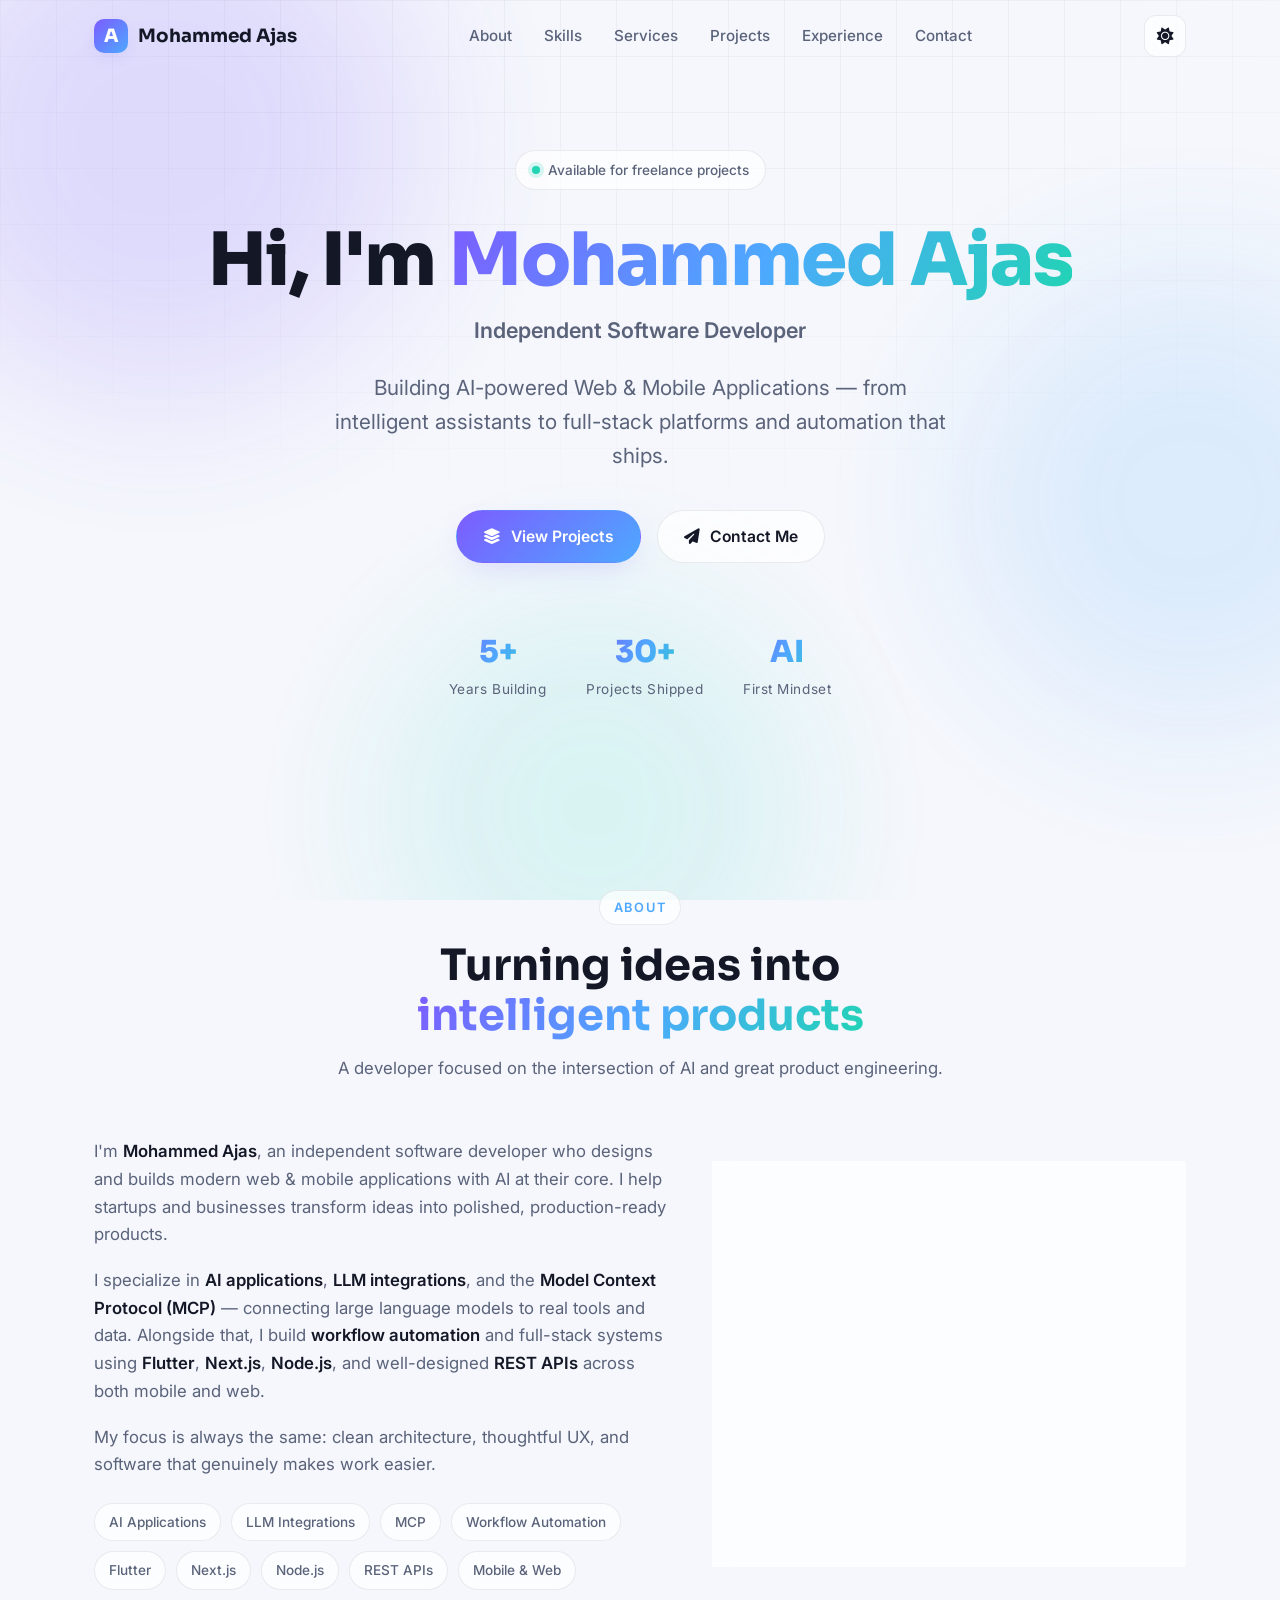
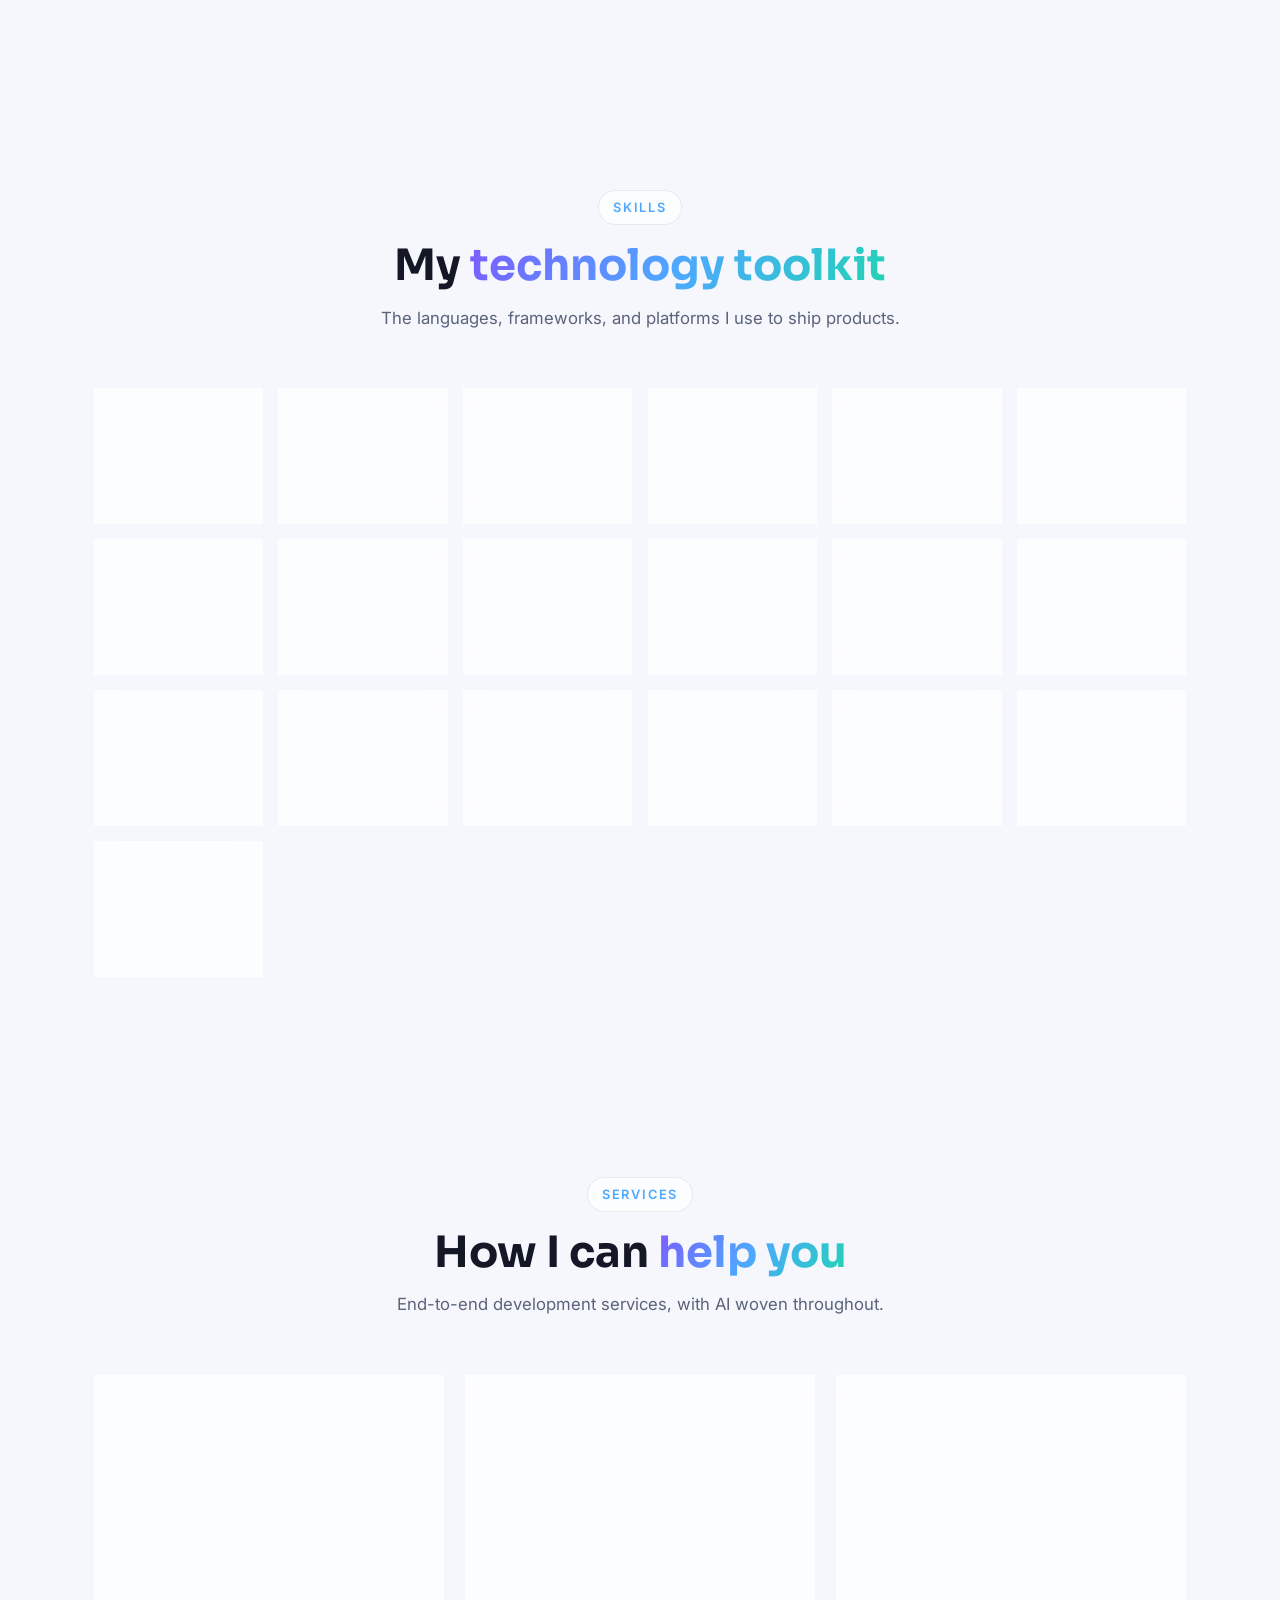
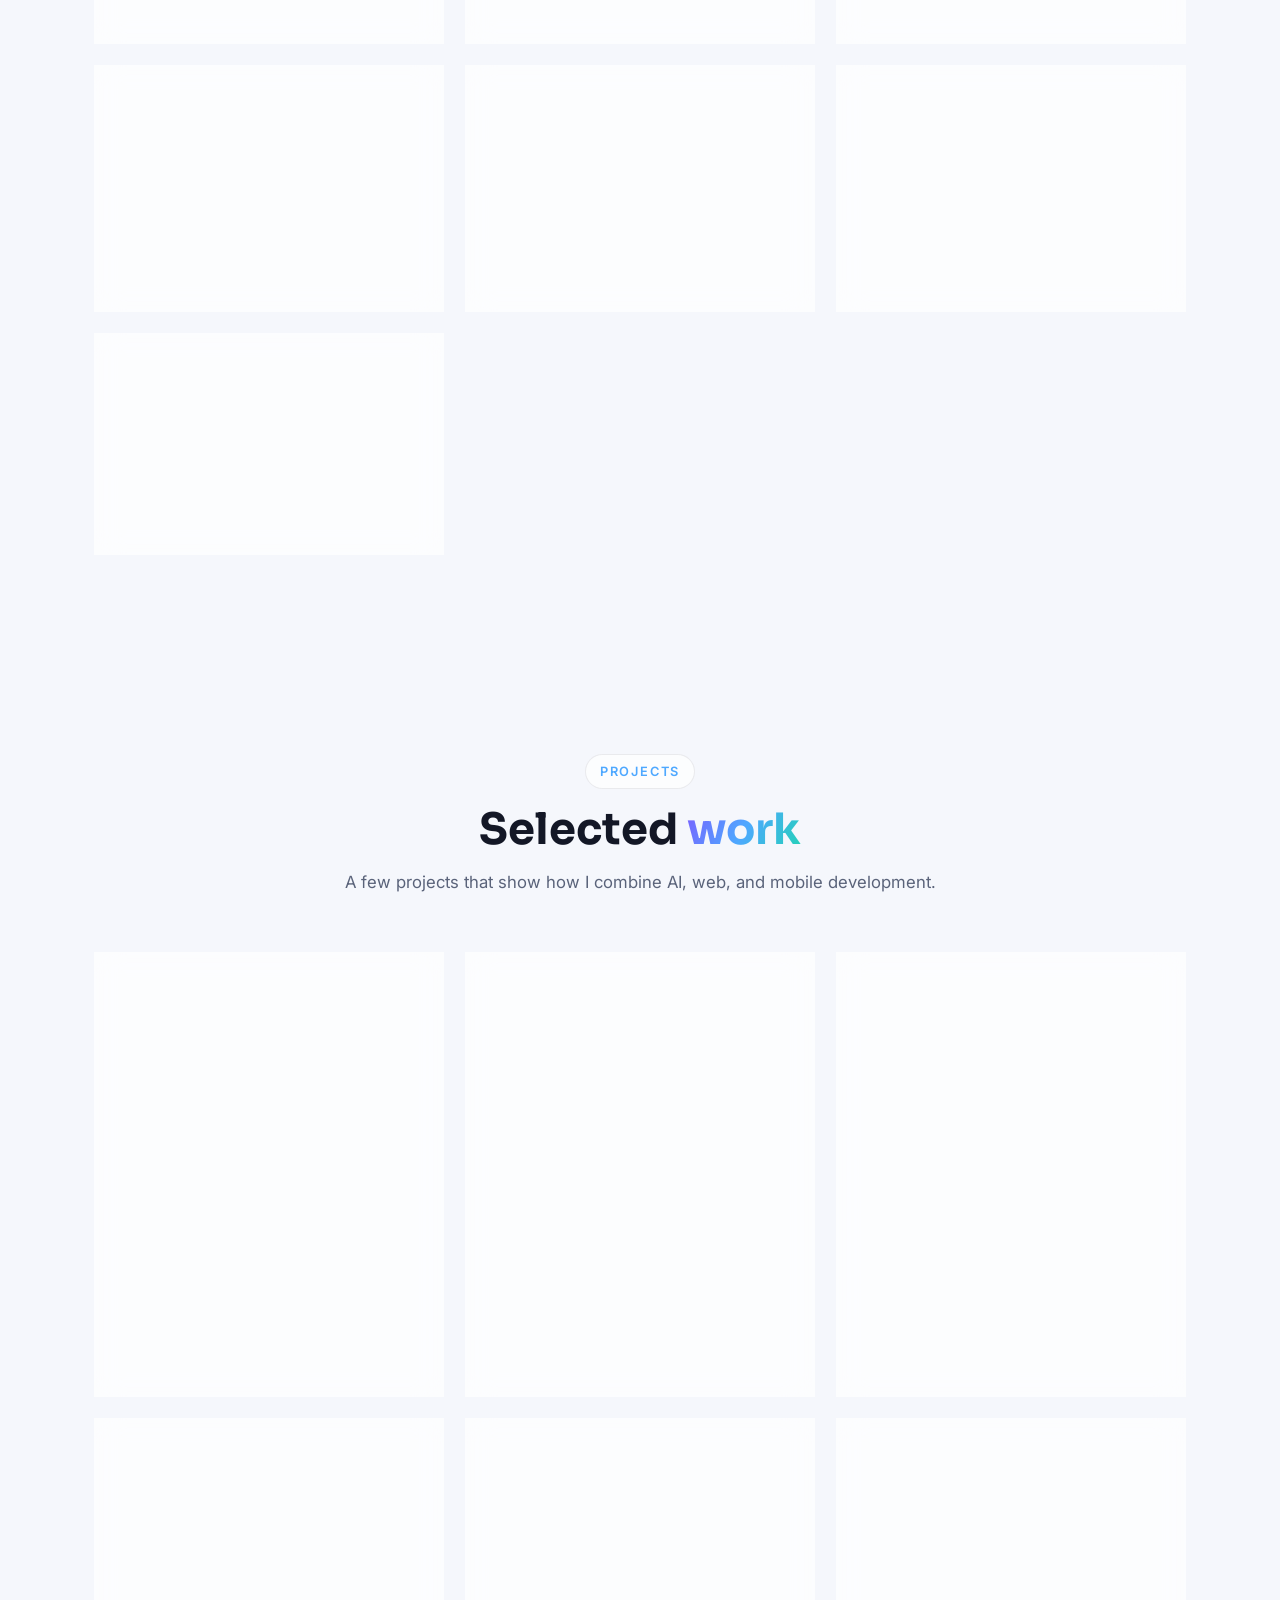
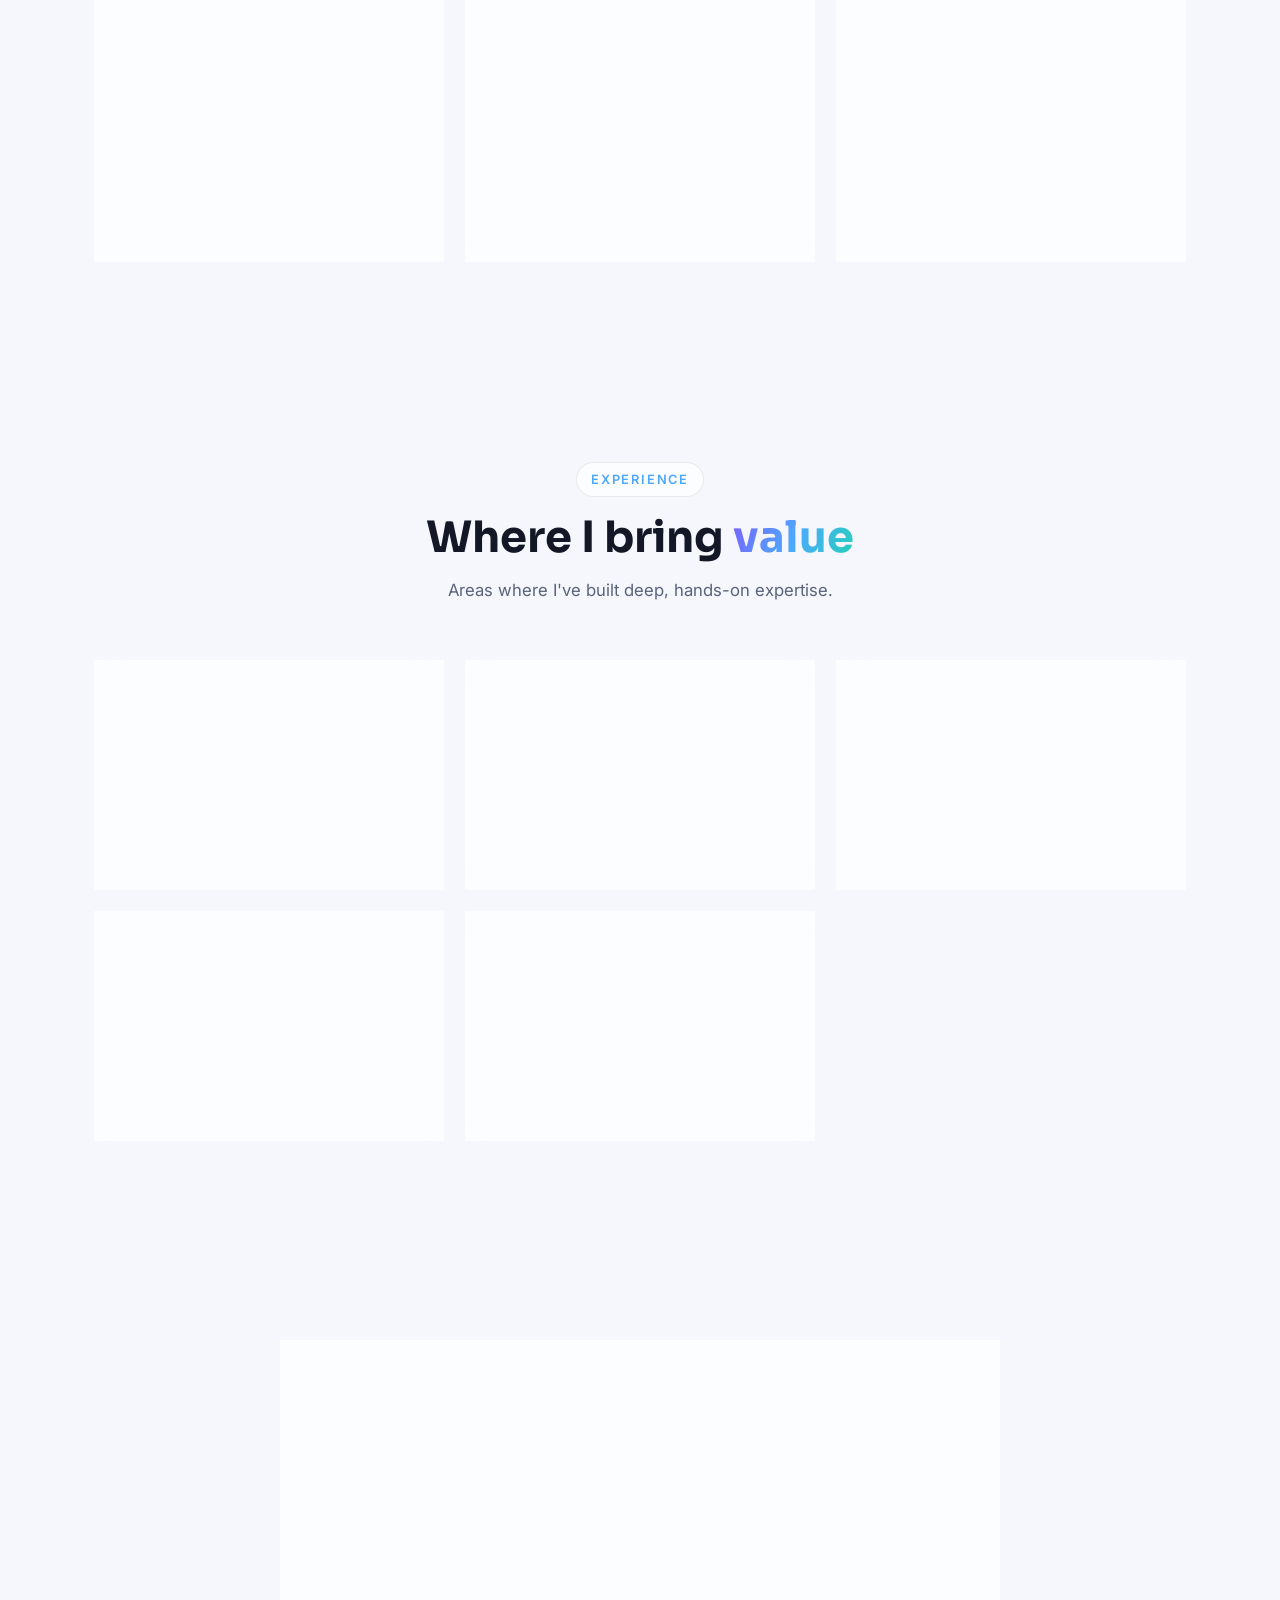
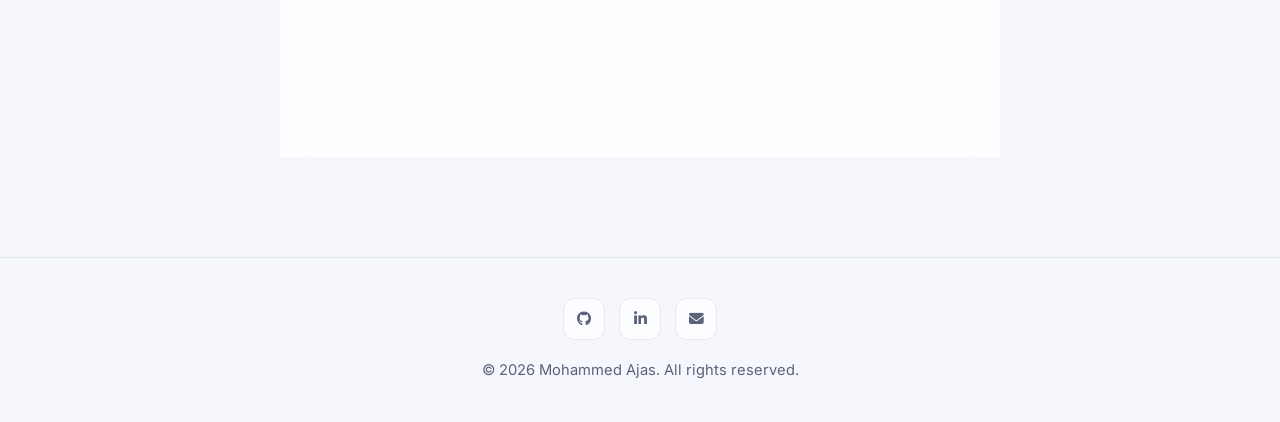
==== index.html @ 546ed49b "Create index.html" ====
<!DOCTYPE html>
<html lang="en" data-theme="dark">
<head>
  <meta charset="UTF-8" />
  <meta name="viewport" content="width=device-width, initial-scale=1.0" />

  <!-- ============================ SEO META ============================ -->
  <title>Mohammed Ajas — Independent Software Developer</title>
  <meta name="description" content="Mohammed Ajas — Independent Software Developer building AI-powered web & mobile applications. Specializing in AI applications, LLM integrations, MCP, workflow automation, Flutter, Next.js, and Node.js." />
  <meta name="author" content="Mohammed Ajas" />
  <meta name="keywords" content="Mohammed Ajas, Software Developer, AI Developer, LLM Integration, MCP, Model Context Protocol, Flutter, Next.js, Node.js, Full Stack Developer, Workflow Automation, Mobile Developer" />
  <meta name="theme-color" content="#0b0f1a" />
  <link rel="canonical" href="https://mohammedajas.github.io/" />

  <!-- Open Graph / Social -->
  <meta property="og:type" content="website" />
  <meta property="og:title" content="Mohammed Ajas — Independent Software Developer" />
  <meta property="og:description" content="Building AI-powered web & mobile applications. AI, LLMs, MCP, Flutter, Next.js, Node.js." />
  <meta property="og:url" content="https://mohammedajas.github.io/" />
  <meta name="twitter:card" content="summary_large_image" />
  <meta name="twitter:title" content="Mohammed Ajas — Independent Software Developer" />
  <meta name="twitter:description" content="Building AI-powered web & mobile applications." />

  <!-- Favicon (inline SVG, no external dependency) -->
  <link rel="icon" href="data:image/svg+xml,<svg xmlns='http://www.w3.org/2000/svg' viewBox='0 0 100 100'><text y='.9em' font-size='90' font-family='Arial,sans-serif' font-weight='bold' fill='%237c5cff'>A</text></svg>" />

  <!-- ============================ FONTS & ICONS ============================ -->
  <link rel="preconnect" href="https://fonts.googleapis.com" />
  <link rel="preconnect" href="https://fonts.gstatic.com" crossorigin />
  <link href="https://fonts.googleapis.com/css2?family=Sora:wght@400;500;600;700;800&family=Inter:wght@400;500;600;700&display=swap" rel="stylesheet" />
  <link rel="stylesheet" href="https://cdnjs.cloudflare.com/ajax/libs/font-awesome/6.5.1/css/all.min.css" referrerpolicy="no-referrer" />

  <!-- Structured data for SEO -->
  <script type="application/ld+json">
  {
    "@context": "https://schema.org",
    "@type": "Person",
    "name": "Mohammed Ajas",
    "jobTitle": "Independent Software Developer",
    "description": "Building AI-powered web & mobile applications.",
    "knowsAbout": ["AI Applications", "LLM Integrations", "Model Context Protocol", "Flutter", "Next.js", "Node.js", "Workflow Automation"],
    "url": "https://mohammedajas.github.io/"
  }
  </script>

  <style>
    /* ============================================================
       DESIGN TOKENS / THEME VARIABLES
       ============================================================ */
    :root {
      /* Brand gradients */
      --brand-1: #7c5cff;   /* violet  */
      --brand-2: #4ea8ff;   /* blue    */
      --brand-3: #21d4b4;   /* teal    */
      --grad-brand: linear-gradient(135deg, var(--brand-1), var(--brand-2));
      --grad-brand-3: linear-gradient(120deg, var(--brand-1), var(--brand-2), var(--brand-3));

      /* Animation */
      --ease: cubic-bezier(0.22, 1, 0.36, 1);
      --t-fast: 0.18s;
      --t-med: 0.35s;

      /* Layout */
      --maxw: 1140px;
      --radius: 20px;
      --radius-sm: 14px;
    }

    /* DARK THEME (default) */
    [data-theme="dark"] {
      --bg: #0b0f1a;
      --bg-soft: #0e1424;
      --text: #e9ecf5;
      --text-muted: #9aa3b8;
      --card: rgba(255, 255, 255, 0.04);
      --card-border: rgba(255, 255, 255, 0.09);
      --card-hover-border: rgba(124, 92, 255, 0.55);
      --nav-bg: rgba(11, 15, 26, 0.65);
      --shadow: 0 20px 50px -20px rgba(0, 0, 0, 0.7);
      --glow-1: rgba(124, 92, 255, 0.30);
      --glow-2: rgba(78, 168, 255, 0.22);
      --glow-3: rgba(33, 212, 180, 0.18);
      --grid-line: rgba(255, 255, 255, 0.035);
    }

    /* LIGHT THEME */
    [data-theme="light"] {
      --bg: #f5f7fc;
      --bg-soft: #ffffff;
      --text: #131726;
      --text-muted: #5a637a;
      --card: rgba(255, 255, 255, 0.7);
      --card-border: rgba(19, 23, 38, 0.08);
      --card-hover-border: rgba(124, 92, 255, 0.5);
      --nav-bg: rgba(245, 247, 252, 0.7);
      --shadow: 0 20px 50px -24px rgba(40, 50, 90, 0.30);
      --glow-1: rgba(124, 92, 255, 0.20);
      --glow-2: rgba(78, 168, 255, 0.16);
      --glow-3: rgba(33, 212, 180, 0.14);
      --grid-line: rgba(19, 23, 38, 0.04);
    }

    /* ============================================================
       BASE / RESET
       ============================================================ */
    *, *::before, *::after { box-sizing: border-box; margin: 0; padding: 0; }

    html { scroll-behavior: smooth; scroll-padding-top: 90px; }

    body {
      font-family: "Inter", system-ui, -apple-system, sans-serif;
      background: var(--bg);
      color: var(--text);
      line-height: 1.65;
      overflow-x: hidden;
      transition: background var(--t-med) var(--ease), color var(--t-med) var(--ease);
      -webkit-font-smoothing: antialiased;
    }

    h1, h2, h3, h4 { font-family: "Sora", "Inter", sans-serif; line-height: 1.15; font-weight: 700; }

    a { color: inherit; text-decoration: none; }
    img { max-width: 100%; display: block; }
    ul { list-style: none; }

    :focus-visible {
      outline: 2px solid var(--brand-2);
      outline-offset: 3px;
      border-radius: 6px;
    }

    /* Respect reduced motion */
    @media (prefers-reduced-motion: reduce) {
      * { animation-duration: 0.001ms !important; animation-iteration-count: 1 !important; transition-duration: 0.001ms !important; scroll-behavior: auto !important; }
    }

    /* ============================================================
       ANIMATED BACKGROUND
       ============================================================ */
    .bg-fx { position: fixed; inset: 0; z-index: -2; overflow: hidden; pointer-events: none; }

    /* Subtle grid */
    .bg-fx::before {
      content: "";
      position: absolute; inset: 0;
      background-image:
        linear-gradient(var(--grid-line) 1px, transparent 1px),
        linear-gradient(90deg, var(--grid-line) 1px, transparent 1px);
      background-size: 56px 56px;
      mask-image: radial-gradient(ellipse 80% 60% at 50% 0%, #000 40%, transparent 100%);
    }

    /* Floating gradient blobs */
    .blob {
      position: absolute;
      border-radius: 50%;
      filter: blur(80px);
      opacity: 0.9;
      animation: float 18s var(--ease) infinite;
    }
    .blob.b1 { width: 520px; height: 520px; background: var(--glow-1); top: -120px; left: -100px; }
    .blob.b2 { width: 460px; height: 460px; background: var(--glow-2); top: 30%; right: -140px; animation-delay: -6s; }
    .blob.b3 { width: 420px; height: 420px; background: var(--glow-3); bottom: -120px; left: 30%; animation-delay: -12s; }

    @keyframes float {
      0%, 100% { transform: translate(0, 0) scale(1); }
      33%      { transform: translate(40px, 50px) scale(1.08); }
      66%      { transform: translate(-30px, 20px) scale(0.95); }
    }

    /* ============================================================
       LAYOUT HELPERS
       ============================================================ */
    .container { width: 100%; max-width: var(--maxw); margin: 0 auto; padding: 0 24px; }

    section { padding: 100px 0; position: relative; }

    .section-head { text-align: center; max-width: 640px; margin: 0 auto 56px; }
    .eyebrow {
      display: inline-block;
      font-size: 0.8rem; font-weight: 600; letter-spacing: 0.14em; text-transform: uppercase;
      color: var(--brand-2);
      padding: 6px 14px; margin-bottom: 16px;
      border: 1px solid var(--card-border); border-radius: 999px;
      background: var(--card);
    }
    .section-head h2 { font-size: clamp(1.9rem, 4vw, 2.7rem); margin-bottom: 14px; }
    .section-head p { color: var(--text-muted); font-size: 1.05rem; }

    .gradient-text {
      background: var(--grad-brand-3);
      -webkit-background-clip: text; background-clip: text;
      -webkit-text-fill-color: transparent;
    }

    /* Glass card base */
    .glass {
      background: var(--card);
      border: 1px solid var(--card-border);
      border-radius: var(--radius);
      backdrop-filter: blur(14px);
      -webkit-backdrop-filter: blur(14px);
      transition: transform var(--t-med) var(--ease), border-color var(--t-med) var(--ease), box-shadow var(--t-med) var(--ease);
    }

    /* ============================================================
       BUTTONS
       ============================================================ */
    .btn {
      display: inline-flex; align-items: center; gap: 10px;
      font-family: "Inter", sans-serif; font-weight: 600; font-size: 0.98rem;
      padding: 13px 26px; border-radius: 999px; cursor: pointer; border: 1px solid transparent;
      transition: transform var(--t-fast) var(--ease), box-shadow var(--t-med) var(--ease), background var(--t-med) var(--ease), border-color var(--t-med) var(--ease);
      white-space: nowrap;
    }
    .btn:hover { transform: translateY(-3px); }
    .btn:active { transform: translateY(-1px); }

    .btn-primary {
      background: var(--grad-brand); color: #fff;
      box-shadow: 0 10px 30px -8px var(--glow-1);
    }
    .btn-primary:hover { box-shadow: 0 16px 40px -10px var(--glow-1); }

    .btn-ghost {
      background: var(--card); color: var(--text);
      border-color: var(--card-border);
    }
    .btn-ghost:hover { border-color: var(--card-hover-border); }

    /* ============================================================
       NAVIGATION
       ============================================================ */
    header.nav {
      position: fixed; top: 0; left: 0; right: 0; z-index: 100;
      transition: background var(--t-med) var(--ease), box-shadow var(--t-med) var(--ease), border-color var(--t-med) var(--ease);
      border-bottom: 1px solid transparent;
    }
    header.nav.scrolled {
      background: var(--nav-bg);
      backdrop-filter: blur(18px); -webkit-backdrop-filter: blur(18px);
      border-bottom: 1px solid var(--card-border);
    }
    .nav-inner { display: flex; align-items: center; justify-content: space-between; height: 72px; }

    .logo { display: flex; align-items: center; gap: 10px; font-family: "Sora"; font-weight: 700; font-size: 1.15rem; }
    .logo .mark {
      width: 34px; height: 34px; border-radius: 10px; display: grid; place-items: center;
      background: var(--grad-brand); color: #fff; font-weight: 800;
      box-shadow: 0 6px 18px -6px var(--glow-1);
    }

    .nav-links { display: flex; align-items: center; gap: 4px; }
    .nav-links a {
      color: var(--text-muted); font-weight: 500; font-size: 0.95rem;
      padding: 8px 14px; border-radius: 999px; transition: color var(--t-fast), background var(--t-fast);
    }
    .nav-links a:hover { color: var(--text); background: var(--card); }

    .nav-actions { display: flex; align-items: center; gap: 12px; }

    .theme-toggle {
      width: 42px; height: 42px; border-radius: 12px; cursor: pointer;
      display: grid; place-items: center; font-size: 1.05rem;
      background: var(--card); color: var(--text); border: 1px solid var(--card-border);
      transition: border-color var(--t-fast), transform var(--t-fast), color var(--t-fast);
    }
    .theme-toggle:hover { border-color: var(--card-hover-border); transform: rotate(-12deg); }

    .nav-toggle {
      display: none; width: 42px; height: 42px; border-radius: 12px; cursor: pointer;
      background: var(--card); color: var(--text); border: 1px solid var(--card-border); font-size: 1.1rem;
    }

    /* ============================================================
       HERO
       ============================================================ */
    .hero { padding-top: 150px; padding-bottom: 90px; text-align: center; }
    .hero .badge {
      display: inline-flex; align-items: center; gap: 8px;
      font-size: 0.85rem; color: var(--text-muted); font-weight: 500;
      padding: 8px 16px; border-radius: 999px; margin-bottom: 28px;
      background: var(--card); border: 1px solid var(--card-border);
    }
    .hero .badge .dot { width: 8px; height: 8px; border-radius: 50%; background: var(--brand-3); box-shadow: 0 0 0 4px rgba(33,212,180,0.18); animation: pulse 2.2s infinite; }
    @keyframes pulse { 0%,100% { opacity: 1; } 50% { opacity: 0.45; } }

    .hero h1 {
      font-size: clamp(2.4rem, 6.5vw, 4.6rem); font-weight: 800; letter-spacing: -0.02em;
      margin-bottom: 10px;
    }
    .hero .role { font-size: clamp(1rem, 2.4vw, 1.35rem); font-weight: 600; color: var(--text-muted); margin-bottom: 22px; }
    .hero .tagline { font-size: clamp(1.05rem, 2.2vw, 1.3rem); max-width: 620px; margin: 0 auto 36px; color: var(--text-muted); }
    .hero-cta { display: flex; gap: 16px; justify-content: center; flex-wrap: wrap; }

    .hero-stats { display: flex; gap: 40px; justify-content: center; flex-wrap: wrap; margin-top: 64px; }
    .hero-stats .stat .num { font-family: "Sora"; font-size: 1.9rem; font-weight: 800; }
    .hero-stats .stat .lbl { font-size: 0.85rem; color: var(--text-muted); letter-spacing: 0.04em; }

    /* ============================================================
       ABOUT
       ============================================================ */
    .about-grid { display: grid; grid-template-columns: 1.1fr 0.9fr; gap: 40px; align-items: center; }
    .about-text p { color: var(--text-muted); margin-bottom: 18px; font-size: 1.05rem; }
    .about-text strong { color: var(--text); font-weight: 600; }
    .about-tags { display: flex; flex-wrap: wrap; gap: 10px; margin-top: 24px; }
    .about-tags span {
      font-size: 0.85rem; font-weight: 500; padding: 7px 14px; border-radius: 999px;
      background: var(--card); border: 1px solid var(--card-border); color: var(--text-muted);
    }
    .about-card { padding: 32px; }
    .about-card h3 { font-size: 1.2rem; margin-bottom: 20px; }
    .focus-list li { display: flex; align-items: flex-start; gap: 14px; padding: 12px 0; border-bottom: 1px solid var(--card-border); }
    .focus-list li:last-child { border-bottom: none; }
    .focus-list i { color: var(--brand-2); margin-top: 4px; font-size: 1.05rem; }
    .focus-list .ft { font-weight: 600; }
    .focus-list .fd { font-size: 0.88rem; color: var(--text-muted); }

    /* ============================================================
       SKILLS
       ============================================================ */
    .skills-grid {
      display: grid; gap: 16px;
      grid-template-columns: repeat(auto-fill, minmax(150px, 1fr));
    }
    .skill {
      padding: 22px 16px; text-align: center; cursor: default;
      display: flex; flex-direction: column; align-items: center; gap: 12px;
    }
    .skill:hover { transform: translateY(-6px); border-color: var(--card-hover-border); box-shadow: var(--shadow); }
    .skill .ic {
      width: 52px; height: 52px; border-radius: 14px; display: grid; place-items: center; font-size: 1.5rem;
      background: var(--grad-brand); color: #fff;
      transition: transform var(--t-med) var(--ease);
    }
    .skill:hover .ic { transform: scale(1.1) rotate(-6deg); }
    .skill .nm { font-weight: 600; font-size: 0.95rem; }

    /* ============================================================
       SERVICES
       ============================================================ */
    .cards-grid {
      display: grid; gap: 22px;
      grid-template-columns: repeat(auto-fill, minmax(290px, 1fr));
    }
    .service { padding: 30px; position: relative; overflow: hidden; }
    .service:hover { transform: translateY(-6px); border-color: var(--card-hover-border); box-shadow: var(--shadow); }
    .service .ic {
      width: 56px; height: 56px; border-radius: 16px; display: grid; place-items: center; font-size: 1.5rem;
      margin-bottom: 20px; color: #fff; background: var(--grad-brand);
      box-shadow: 0 10px 24px -10px var(--glow-1);
    }
    .service h3 { font-size: 1.2rem; margin-bottom: 10px; }
    .service p { color: var(--text-muted); font-size: 0.96rem; }

    /* ============================================================
       PROJECTS
       ============================================================ */
    .project { overflow: hidden; display: flex; flex-direction: column; }
    .project:hover { transform: translateY(-6px); border-color: var(--card-hover-border); box-shadow: var(--shadow); }
    .project .thumb {
      height: 170px; display: grid; place-items: center; font-size: 3rem; color: #fff;
      position: relative; overflow: hidden;
    }
    .project .thumb::after {
      content: ""; position: absolute; inset: 0;
      background: linear-gradient(135deg, rgba(255,255,255,0.18), transparent 60%);
    }
    .project .thumb.g1 { background: linear-gradient(135deg, #7c5cff, #4ea8ff); }
    .project .thumb.g2 { background: linear-gradient(135deg, #21d4b4, #4ea8ff); }
    .project .thumb.g3 { background: linear-gradient(135deg, #ff7eb3, #7c5cff); }
    .project .thumb.g4 { background: linear-gradient(135deg, #f7971e, #ffd200); color:#1a1a1a; }
    .project .thumb.g5 { background: linear-gradient(135deg, #00c6fb, #005bea); }
    .project .thumb.g6 { background: linear-gradient(135deg, #11998e, #38ef7d); }
    .project .body { padding: 24px; display: flex; flex-direction: column; flex: 1; }
    .project .tag { font-size: 0.72rem; letter-spacing: 0.1em; text-transform: uppercase; color: var(--brand-2); font-weight: 600; margin-bottom: 8px; }
    .project h3 { font-size: 1.25rem; margin-bottom: 10px; }
    .project p { color: var(--text-muted); font-size: 0.94rem; margin-bottom: 18px; flex: 1; }
    .project .stack { display: flex; flex-wrap: wrap; gap: 8px; margin-bottom: 18px; }
    .project .stack span { font-size: 0.74rem; padding: 4px 10px; border-radius: 999px; background: var(--card); border: 1px solid var(--card-border); color: var(--text-muted); }
    .project .links { display: flex; gap: 18px; font-size: 0.9rem; font-weight: 600; }
    .project .links a { color: var(--text-muted); display: inline-flex; align-items: center; gap: 6px; transition: color var(--t-fast); }
    .project .links a:hover { color: var(--brand-2); }

    /* ============================================================
       EXPERIENCE
       ============================================================ */
    .exp-grid { display: grid; gap: 22px; grid-template-columns: repeat(auto-fill, minmax(280px, 1fr)); }
    .exp { padding: 30px; }
    .exp:hover { transform: translateY(-6px); border-color: var(--card-hover-border); box-shadow: var(--shadow); }
    .exp .ic { font-size: 1.7rem; margin-bottom: 16px; background: var(--grad-brand-3); -webkit-background-clip: text; background-clip: text; -webkit-text-fill-color: transparent; }
    .exp h3 { font-size: 1.15rem; margin-bottom: 10px; }
    .exp p { color: var(--text-muted); font-size: 0.95rem; }

    /* ============================================================
       CONTACT
       ============================================================ */
    .contact-card { padding: 56px 40px; text-align: center; max-width: 720px; margin: 0 auto; }
    .contact-card h2 { font-size: clamp(1.8rem, 4vw, 2.5rem); margin-bottom: 14px; }
    .contact-card p { color: var(--text-muted); font-size: 1.08rem; margin-bottom: 34px; }
    .contact-links { display: flex; gap: 16px; justify-content: center; flex-wrap: wrap; }
    .contact-links .btn i { font-size: 1.1rem; }

    /* ============================================================
       FOOTER
       ============================================================ */
    footer {
      border-top: 1px solid var(--card-border); padding: 40px 0;
      text-align: center; color: var(--text-muted); font-size: 0.92rem;
    }
    footer .social { display: flex; gap: 14px; justify-content: center; margin-bottom: 18px; }
    footer .social a {
      width: 42px; height: 42px; border-radius: 12px; display: grid; place-items: center;
      background: var(--card); border: 1px solid var(--card-border); color: var(--text-muted);
      transition: color var(--t-fast), border-color var(--t-fast), transform var(--t-fast);
    }
    footer .social a:hover { color: var(--brand-2); border-color: var(--card-hover-border); transform: translateY(-3px); }

    /* ============================================================
       SCROLL REVEAL ANIMATION
       ============================================================ */
    .reveal { opacity: 0; transform: translateY(28px); transition: opacity 0.7s var(--ease), transform 0.7s var(--ease); }
    .reveal.in { opacity: 1; transform: translateY(0); }

    /* Scroll progress bar */
    .progress { position: fixed; top: 0; left: 0; height: 3px; width: 0%; z-index: 200; background: var(--grad-brand-3); transition: width 0.1s linear; }

    /* Back to top */
    .to-top {
      position: fixed; bottom: 28px; right: 28px; z-index: 90;
      width: 48px; height: 48px; border-radius: 50%; cursor: pointer;
      background: var(--grad-brand); color: #fff; border: none; font-size: 1.05rem;
      box-shadow: 0 12px 30px -8px var(--glow-1);
      opacity: 0; visibility: hidden; transform: translateY(14px);
      transition: opacity var(--t-med), transform var(--t-med), visibility var(--t-med);
    }
    .to-top.show { opacity: 1; visibility: visible; transform: translateY(0); }
    .to-top:hover { transform: translateY(-4px); }

    /* ============================================================
       RESPONSIVE
       ============================================================ */
    @media (max-width: 900px) {
      .about-grid { grid-template-columns: 1fr; }
    }

    @media (max-width: 760px) {
      .nav-links {
        position: fixed; top: 72px; left: 0; right: 0;
        flex-direction: column; align-items: stretch; gap: 6px; padding: 18px 24px;
        background: var(--nav-bg); backdrop-filter: blur(18px); -webkit-backdrop-filter: blur(18px);
        border-bottom: 1px solid var(--card-border);
        transform: translateY(-140%); transition: transform var(--t-med) var(--ease);
      }
      .nav-links.open { transform: translateY(0); }
      .nav-links a { padding: 12px 14px; }
      .nav-toggle { display: grid; place-items: center; }
      .hero-stats { gap: 28px; }
      section { padding: 72px 0; }
    }

    @media (max-width: 480px) {
      .hero-cta { flex-direction: column; }
      .hero-cta .btn { width: 100%; justify-content: center; }
      .contact-card { padding: 40px 22px; }
    }
  </style>
</head>

<body>
  <!-- Scroll progress indicator -->
  <div class="progress" id="progress" aria-hidden="true"></div>

  <!-- Animated background -->
  <div class="bg-fx" aria-hidden="true">
    <span class="blob b1"></span>
    <span class="blob b2"></span>
    <span class="blob b3"></span>
  </div>

  <!-- ============================ NAVBAR ============================ -->
  <header class="nav" id="nav">
    <div class="container nav-inner">
      <a href="#home" class="logo" aria-label="Mohammed Ajas — home">
        <span class="mark">A</span>
        <span>Mohammed Ajas</span>
      </a>

      <nav class="nav-links" id="navLinks" aria-label="Primary">
        <a href="#about">About</a>
        <a href="#skills">Skills</a>
        <a href="#services">Services</a>
        <a href="#projects">Projects</a>
        <a href="#experience">Experience</a>
        <a href="#contact">Contact</a>
      </nav>

      <div class="nav-actions">
        <button class="theme-toggle" id="themeToggle" aria-label="Toggle color theme" title="Toggle theme">
          <i class="fa-solid fa-moon" aria-hidden="true"></i>
        </button>
        <button class="nav-toggle" id="navToggle" aria-label="Toggle menu" aria-expanded="false" aria-controls="navLinks">
          <i class="fa-solid fa-bars" aria-hidden="true"></i>
        </button>
      </div>
    </div>
  </header>

  <main>
    <!-- ============================ HERO ============================ -->
    <section class="hero" id="home">
      <div class="container">
        <span class="badge reveal"><span class="dot" aria-hidden="true"></span> Available for freelance projects</span>
        <h1 class="reveal">Hi, I'm <span class="gradient-text">Mohammed Ajas</span></h1>
        <p class="role reveal">Independent Software Developer</p>
        <p class="tagline reveal">Building AI-powered Web &amp; Mobile Applications — from intelligent assistants to full-stack platforms and automation that ships.</p>
        <div class="hero-cta reveal">
          <a href="#projects" class="btn btn-primary"><i class="fa-solid fa-layer-group" aria-hidden="true"></i> View Projects</a>
          <a href="#contact" class="btn btn-ghost"><i class="fa-solid fa-paper-plane" aria-hidden="true"></i> Contact Me</a>
        </div>

        <div class="hero-stats reveal">
          <div class="stat"><div class="num gradient-text">5+</div><div class="lbl">Years Building</div></div>
          <div class="stat"><div class="num gradient-text">30+</div><div class="lbl">Projects Shipped</div></div>
          <div class="stat"><div class="num gradient-text">AI</div><div class="lbl">First Mindset</div></div>
        </div>
      </div>
    </section>

    <!-- ============================ ABOUT ============================ -->
    <section id="about">
      <div class="container">
        <div class="section-head reveal">
          <span class="eyebrow">About</span>
          <h2>Turning ideas into <span class="gradient-text">intelligent products</span></h2>
          <p>A developer focused on the intersection of AI and great product engineering.</p>
        </div>

        <div class="about-grid">
          <div class="about-text reveal">
            <p>I'm <strong>Mohammed Ajas</strong>, an independent software developer who designs and builds modern web &amp; mobile applications with AI at their core. I help startups and businesses transform ideas into polished, production-ready products.</p>
            <p>I specialize in <strong>AI applications</strong>, <strong>LLM integrations</strong>, and the <strong>Model Context Protocol (MCP)</strong> — connecting large language models to real tools and data. Alongside that, I build <strong>workflow automation</strong> and full-stack systems using <strong>Flutter</strong>, <strong>Next.js</strong>, <strong>Node.js</strong>, and well-designed <strong>REST APIs</strong> across both mobile and web.</p>
            <p>My focus is always the same: clean architecture, thoughtful UX, and software that genuinely makes work easier.</p>
            <div class="about-tags">
              <span>AI Applications</span><span>LLM Integrations</span><span>MCP</span>
              <span>Workflow Automation</span><span>Flutter</span><span>Next.js</span>
              <span>Node.js</span><span>REST APIs</span><span>Mobile &amp; Web</span>
            </div>
          </div>

          <aside class="about-card glass reveal">
            <h3>What I focus on</h3>
            <ul class="focus-list">
              <li><i class="fa-solid fa-robot" aria-hidden="true"></i><div><div class="ft">AI &amp; LLM Engineering</div><div class="fd">Assistants, RAG, and Claude / OpenAI integrations.</div></div></li>
              <li><i class="fa-solid fa-plug-circle-bolt" aria-hidden="true"></i><div><div class="ft">MCP &amp; Tooling</div><div class="fd">Connecting models to real data and actions.</div></div></li>
              <li><i class="fa-solid fa-gears" aria-hidden="true"></i><div><div class="ft">Automation</div><div class="fd">Removing repetitive work with smart pipelines.</div></div></li>
              <li><i class="fa-solid fa-mobile-screen-button" aria-hidden="true"></i><div><div class="ft">Mobile &amp; Web</div><div class="fd">Flutter apps and Next.js platforms end-to-end.</div></div></li>
            </ul>
          </aside>
        </div>
      </div>
    </section>

    <!-- ============================ SKILLS ============================ -->
    <section id="skills">
      <div class="container">
        <div class="section-head reveal">
          <span class="eyebrow">Skills</span>
          <h2>My <span class="gradient-text">technology toolkit</span></h2>
          <p>The languages, frameworks, and platforms I use to ship products.</p>
        </div>

        <div class="skills-grid" id="skillsGrid">
          <!-- Skill cards injected via JS for clean, maintainable markup -->
        </div>
      </div>
    </section>

    <!-- ============================ SERVICES ============================ -->
    <section id="services">
      <div class="container">
        <div class="section-head reveal">
          <span class="eyebrow">Services</span>
          <h2>How I can <span class="gradient-text">help you</span></h2>
          <p>End-to-end development services, with AI woven throughout.</p>
        </div>

        <div class="cards-grid">
          <article class="service glass reveal"><div class="ic"><i class="fa-solid fa-robot" aria-hidden="true"></i></div><h3>AI Assistant Development</h3><p>Custom AI assistants powered by LLMs, with memory, tools, and context tailored to your domain.</p></article>
          <article class="service glass reveal"><div class="ic"><i class="fa-solid fa-window-maximize" aria-hidden="true"></i></div><h3>Web Application Development</h3><p>Fast, scalable web apps with Next.js, React, and Node.js — from MVP to production.</p></article>
          <article class="service glass reveal"><div class="ic"><i class="fa-solid fa-mobile-screen-button" aria-hidden="true"></i></div><h3>Mobile App Development</h3><p>Beautiful cross-platform mobile apps built with Flutter for iOS and Android.</p></article>
          <article class="service glass reveal"><div class="ic"><i class="fa-solid fa-plug" aria-hidden="true"></i></div><h3>API Integration</h3><p>Reliable REST API design and third-party integrations that connect your systems together.</p></article>
          <article class="service glass reveal"><div class="ic"><i class="fa-solid fa-gears" aria-hidden="true"></i></div><h3>Workflow Automation</h3><p>Automated pipelines and MCP-driven tools that eliminate repetitive manual work.</p></article>
          <article class="service glass reveal"><div class="ic"><i class="fa-solid fa-comments" aria-hidden="true"></i></div><h3>AI Chatbots</h3><p>Conversational chatbots for support, sales, and internal knowledge — on web or messaging.</p></article>
          <article class="service glass reveal"><div class="ic"><i class="fa-solid fa-screwdriver-wrench" aria-hidden="true"></i></div><h3>Developer Tools</h3><p>Internal tools, CLIs, and dashboards that boost your team's productivity.</p></article>
        </div>
      </div>
    </section>

    <!-- ============================ PROJECTS ============================ -->
    <section id="projects">
      <div class="container">
        <div class="section-head reveal">
          <span class="eyebrow">Projects</span>
          <h2>Selected <span class="gradient-text">work</span></h2>
          <p>A few projects that show how I combine AI, web, and mobile development.</p>
        </div>

        <div class="cards-grid">
          <article class="project glass reveal">
            <div class="thumb g1"><i class="fa-solid fa-robot" aria-hidden="true"></i></div>
            <div class="body">
              <span class="tag">AI · LLM</span>
              <h3>AI Assistant</h3>
              <p>A context-aware AI assistant with tool use and MCP integration to automate everyday tasks.</p>
              <div class="stack"><span>Claude</span><span>MCP</span><span>Node.js</span></div>
              <div class="links"><a href="#"><i class="fa-brands fa-github" aria-hidden="true"></i> Code</a><a href="#"><i class="fa-solid fa-arrow-up-right-from-square" aria-hidden="true"></i> Demo</a></div>
            </div>
          </article>

          <article class="project glass reveal">
            <div class="thumb g2"><i class="fa-solid fa-circle-check" aria-hidden="true"></i></div>
            <div class="body">
              <span class="tag">Mobile</span>
              <h3>Habit Tracker</h3>
              <p>A cross-platform habit tracking app with streaks, reminders, and insightful analytics.</p>
              <div class="stack"><span>Flutter</span><span>Dart</span><span>Firebase</span></div>
              <div class="links"><a href="#"><i class="fa-brands fa-github" aria-hidden="true"></i> Code</a><a href="#"><i class="fa-solid fa-arrow-up-right-from-square" aria-hidden="true"></i> Demo</a></div>
            </div>
          </article>

          <article class="project glass reveal">
            <div class="thumb g3"><i class="fa-solid fa-hand-holding-heart" aria-hidden="true"></i></div>
            <div class="body">
              <span class="tag">Web Platform</span>
              <h3>Donation Platform</h3>
              <p>A full-stack donation platform with secure payments, campaigns, and a donor dashboard.</p>
              <div class="stack"><span>Next.js</span><span>Node.js</span><span>PostgreSQL</span></div>
              <div class="links"><a href="#"><i class="fa-brands fa-github" aria-hidden="true"></i> Code</a><a href="#"><i class="fa-solid fa-arrow-up-right-from-square" aria-hidden="true"></i> Demo</a></div>
            </div>
          </article>

          <article class="project glass reveal">
            <div class="thumb g4"><i class="fa-solid fa-diagram-project" aria-hidden="true"></i></div>
            <div class="body">
              <span class="tag">Automation</span>
              <h3>SAP Automation</h3>
              <p>Automated SAP workflows and reporting that cut manual processing time dramatically.</p>
              <div class="stack"><span>Python</span><span>Automation</span><span>REST APIs</span></div>
              <div class="links"><a href="#"><i class="fa-brands fa-github" aria-hidden="true"></i> Code</a><a href="#"><i class="fa-solid fa-arrow-up-right-from-square" aria-hidden="true"></i> Demo</a></div>
            </div>
          </article>

          <article class="project glass reveal">
            <div class="thumb g5"><i class="fa-solid fa-comments" aria-hidden="true"></i></div>
            <div class="body">
              <span class="tag">AI · Chatbot</span>
              <h3>AI Chatbot</h3>
              <p>A conversational AI chatbot with knowledge retrieval for instant, accurate support.</p>
              <div class="stack"><span>OpenAI</span><span>RAG</span><span>Next.js</span></div>
              <div class="links"><a href="#"><i class="fa-brands fa-github" aria-hidden="true"></i> Code</a><a href="#"><i class="fa-solid fa-arrow-up-right-from-square" aria-hidden="true"></i> Demo</a></div>
            </div>
          </article>

          <article class="project glass reveal">
            <div class="thumb g6"><i class="fa-solid fa-laptop-code" aria-hidden="true"></i></div>
            <div class="body">
              <span class="tag">Web</span>
              <h3>Portfolio Website</h3>
              <p>This very portfolio — a fast, responsive, accessible single-page site built from scratch.</p>
              <div class="stack"><span>HTML</span><span>CSS</span><span>JavaScript</span></div>
              <div class="links"><a href="#"><i class="fa-brands fa-github" aria-hidden="true"></i> Code</a><a href="#"><i class="fa-solid fa-arrow-up-right-from-square" aria-hidden="true"></i> Demo</a></div>
            </div>
          </article>
        </div>
      </div>
    </section>

    <!-- ============================ EXPERIENCE ============================ -->
    <section id="experience">
      <div class="container">
        <div class="section-head reveal">
          <span class="eyebrow">Experience</span>
          <h2>Where I bring <span class="gradient-text">value</span></h2>
          <p>Areas where I've built deep, hands-on expertise.</p>
        </div>

        <div class="exp-grid">
          <article class="exp glass reveal"><div class="ic"><i class="fa-solid fa-layer-group" aria-hidden="true"></i></div><h3>Full Stack Development</h3><p>Architecting complete products — frontend, backend, and database — with clean, scalable code.</p></article>
          <article class="exp glass reveal"><div class="ic"><i class="fa-solid fa-brain" aria-hidden="true"></i></div><h3>AI Integration</h3><p>Embedding LLMs, MCP, and intelligent features into real-world applications.</p></article>
          <article class="exp glass reveal"><div class="ic"><i class="fa-solid fa-robot" aria-hidden="true"></i></div><h3>Automation</h3><p>Designing automation that removes repetitive work and scales operations.</p></article>
          <article class="exp glass reveal"><div class="ic"><i class="fa-solid fa-gauge-high" aria-hidden="true"></i></div><h3>Performance Optimization</h3><p>Profiling and tuning apps for speed, efficiency, and a smooth user experience.</p></article>
          <article class="exp glass reveal"><div class="ic"><i class="fa-solid fa-code" aria-hidden="true"></i></div><h3>API Development</h3><p>Designing robust, well-documented REST APIs that power web and mobile clients.</p></article>
        </div>
      </div>
    </section>

    <!-- ============================ CONTACT ============================ -->
    <section id="contact">
      <div class="container">
        <div class="contact-card glass reveal">
          <span class="eyebrow">Contact</span>
          <h2>Let's build something <span class="gradient-text">great together</span></h2>
          <p>Have a project in mind or just want to say hi? I'm always open to new ideas and collaborations.</p>
          <div class="contact-links">
            <a href="https://github.com/" target="_blank" rel="noopener noreferrer" class="btn btn-ghost"><i class="fa-brands fa-github" aria-hidden="true"></i> GitHub</a>
            <a href="https://www.linkedin.com/" target="_blank" rel="noopener noreferrer" class="btn btn-ghost"><i class="fa-brands fa-linkedin-in" aria-hidden="true"></i> LinkedIn</a>
            <a href="mailto:hello@example.com" class="btn btn-primary"><i class="fa-solid fa-envelope" aria-hidden="true"></i> Email Me</a>
          </div>
        </div>
      </div>
    </section>
  </main>

  <!-- ============================ FOOTER ============================ -->
  <footer>
    <div class="container">
      <div class="social">
        <a href="https://github.com/" target="_blank" rel="noopener noreferrer" aria-label="GitHub"><i class="fa-brands fa-github" aria-hidden="true"></i></a>
        <a href="https://www.linkedin.com/" target="_blank" rel="noopener noreferrer" aria-label="LinkedIn"><i class="fa-brands fa-linkedin-in" aria-hidden="true"></i></a>
        <a href="mailto:hello@example.com" aria-label="Email"><i class="fa-solid fa-envelope" aria-hidden="true"></i></a>
      </div>
      <p>&copy; 2026 Mohammed Ajas. All rights reserved.</p>
    </div>
  </footer>

  <!-- Back to top -->
  <button class="to-top" id="toTop" aria-label="Back to top"><i class="fa-solid fa-arrow-up" aria-hidden="true"></i></button>

  <script>
    /* ============================================================
       1. SKILLS — data-driven rendering
       ============================================================ */
    const skills = [
      { name: "Flutter",          icon: "fa-brands fa-flutter" },
      { name: "Dart",             icon: "fa-solid fa-bullseye" },
      { name: "JavaScript",       icon: "fa-brands fa-js" },
      { name: "TypeScript",       icon: "fa-solid fa-code" },
      { name: "Next.js",          icon: "fa-solid fa-n" },
      { name: "React",            icon: "fa-brands fa-react" },
      { name: "Node.js",          icon: "fa-brands fa-node-js" },
      { name: "Express",          icon: "fa-solid fa-server" },
      { name: "MongoDB",          icon: "fa-solid fa-leaf" },
      { name: "PostgreSQL",       icon: "fa-solid fa-database" },
      { name: "Firebase",         icon: "fa-solid fa-fire" },
      { name: "Docker",           icon: "fa-brands fa-docker" },
      { name: "Git",              icon: "fa-brands fa-git-alt" },
      { name: "GitHub",           icon: "fa-brands fa-github" },
      { name: "AI / LLMs",        icon: "fa-solid fa-brain" },
      { name: "Anthropic Claude", icon: "fa-solid fa-robot" },
      { name: "OpenAI",           icon: "fa-solid fa-microchip" },
      { name: "MCP",              icon: "fa-solid fa-plug-circle-bolt" },
      { name: "REST APIs",        icon: "fa-solid fa-network-wired" }
    ];

    const skillsGrid = document.getElementById("skillsGrid");
    skillsGrid.innerHTML = skills.map(s => `
      <div class="skill glass reveal">
        <div class="ic"><i class="${s.icon}" aria-hidden="true"></i></div>
        <div class="nm">${s.name}</div>
      </div>`).join("");

    /* ============================================================
       2. THEME TOGGLE (with localStorage persistence)
       ============================================================ */
    const root = document.documentElement;
    const themeToggle = document.getElementById("themeToggle");
    const themeIcon = themeToggle.querySelector("i");

    function applyTheme(theme) {
      root.setAttribute("data-theme", theme);
      themeIcon.className = theme === "dark" ? "fa-solid fa-moon" : "fa-solid fa-sun";
      themeToggle.setAttribute("aria-label", theme === "dark" ? "Switch to light mode" : "Switch to dark mode");
    }

    // Initialize: stored preference -> system preference -> dark default
    const stored = localStorage.getItem("theme");
    const prefersLight = window.matchMedia("(prefers-color-scheme: light)").matches;
    applyTheme(stored || (prefersLight ? "light" : "dark"));

    themeToggle.addEventListener("click", () => {
      const next = root.getAttribute("data-theme") === "dark" ? "light" : "dark";
      applyTheme(next);
      localStorage.setItem("theme", next);
    });

    /* ============================================================
       3. MOBILE NAV
       ============================================================ */
    const navToggle = document.getElementById("navToggle");
    const navLinks = document.getElementById("navLinks");

    navToggle.addEventListener("click", () => {
      const open = navLinks.classList.toggle("open");
      navToggle.setAttribute("aria-expanded", String(open));
      navToggle.querySelector("i").className = open ? "fa-solid fa-xmark" : "fa-solid fa-bars";
    });

    // Close mobile menu after clicking a link
    navLinks.querySelectorAll("a").forEach(link => {
      link.addEventListener("click", () => {
        navLinks.classList.remove("open");
        navToggle.setAttribute("aria-expanded", "false");
        navToggle.querySelector("i").className = "fa-solid fa-bars";
      });
    });

    /* ============================================================
       4. NAVBAR SCROLL STATE + SCROLL PROGRESS + BACK TO TOP
       ============================================================ */
    const nav = document.getElementById("nav");
    const progress = document.getElementById("progress");
    const toTop = document.getElementById("toTop");

    function onScroll() {
      const y = window.scrollY;
      nav.classList.toggle("scrolled", y > 20);
      toTop.classList.toggle("show", y > 600);

      const h = document.documentElement.scrollHeight - window.innerHeight;
      progress.style.width = (h > 0 ? (y / h) * 100 : 0) + "%";
    }
    window.addEventListener("scroll", onScroll, { passive: true });
    onScroll();

    toTop.addEventListener("click", () => window.scrollTo({ top: 0, behavior: "smooth" }));

    /* ============================================================
       5. SCROLL REVEAL ANIMATIONS (IntersectionObserver)
       ============================================================ */
    const observer = new IntersectionObserver((entries) => {
      entries.forEach((entry, i) => {
        if (entry.isIntersecting) {
          // Stagger items within the same viewport batch
          entry.target.style.transitionDelay = Math.min(i * 60, 240) + "ms";
          entry.target.classList.add("in");
          observer.unobserve(entry.target);
        }
      });
    }, { threshold: 0.12, rootMargin: "0px 0px -40px 0px" });

    document.querySelectorAll(".reveal").forEach(el => observer.observe(el));
  </script>
</body>
</html>
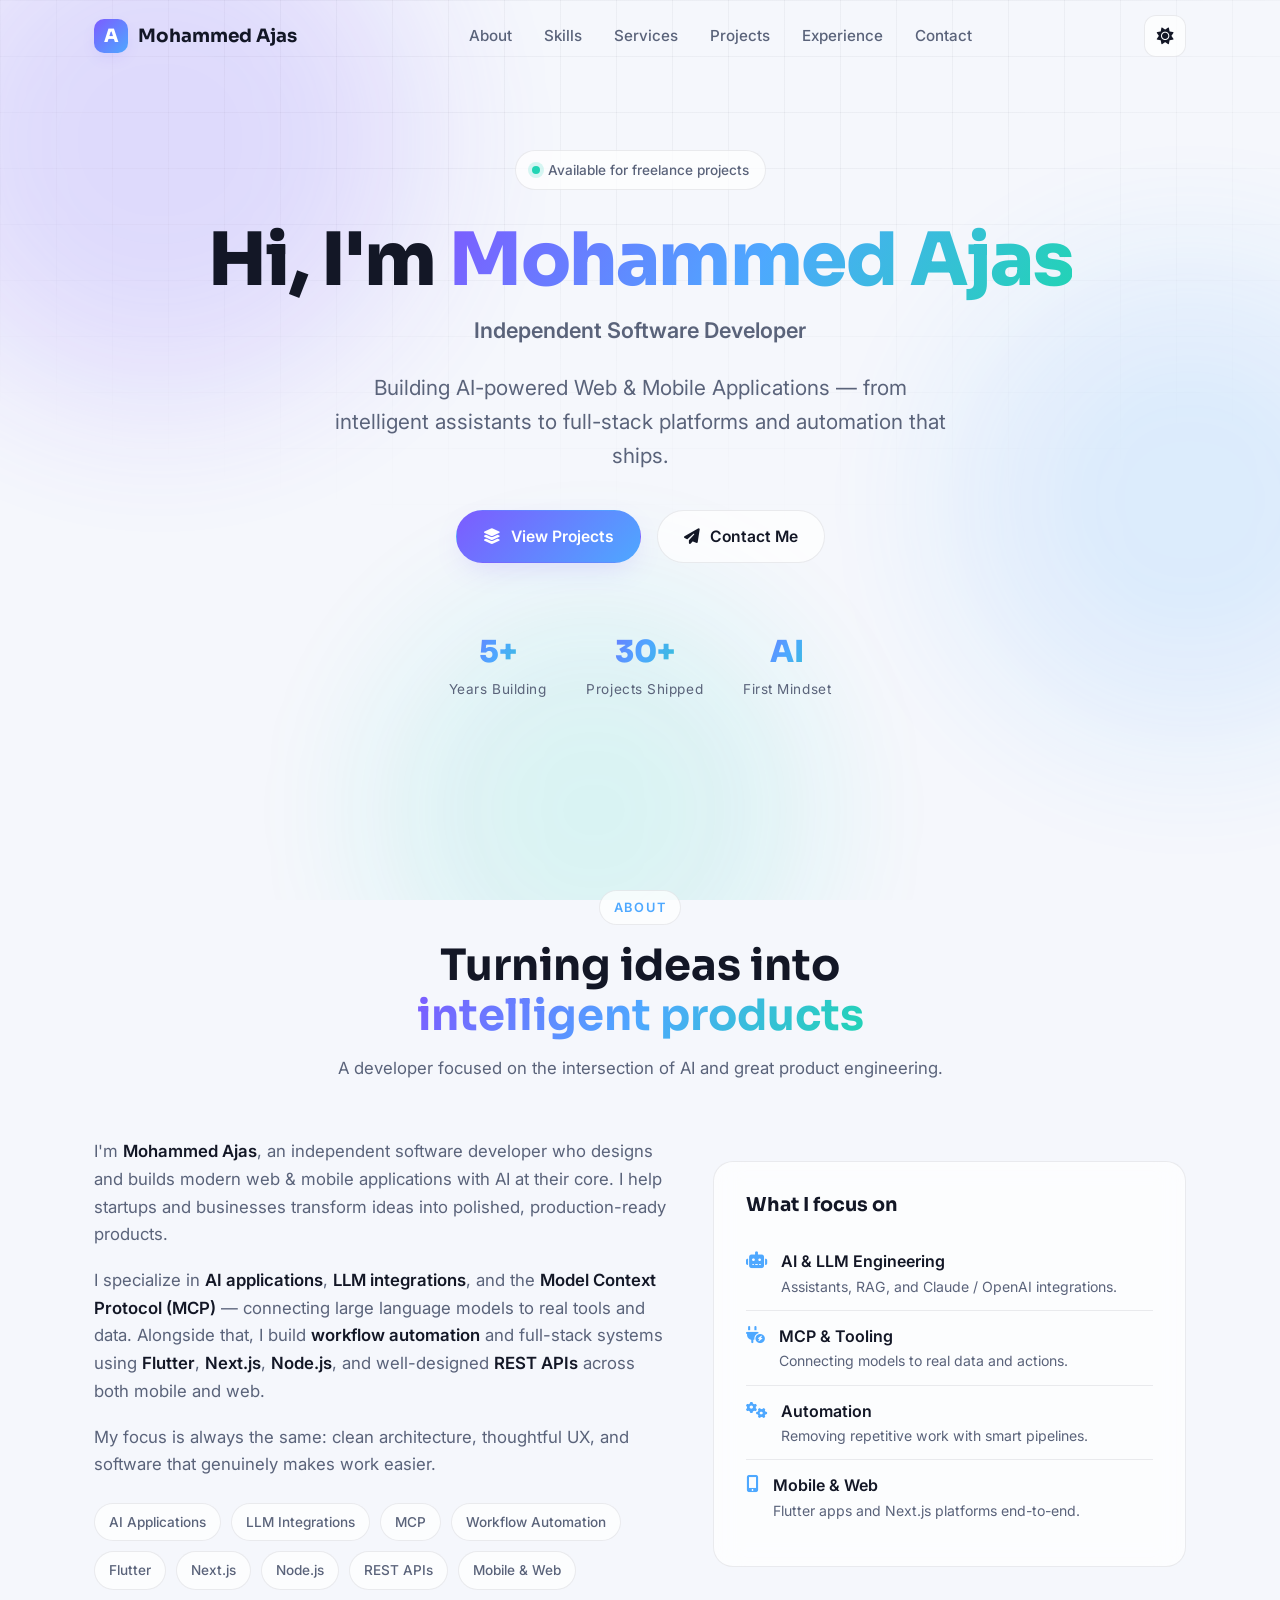
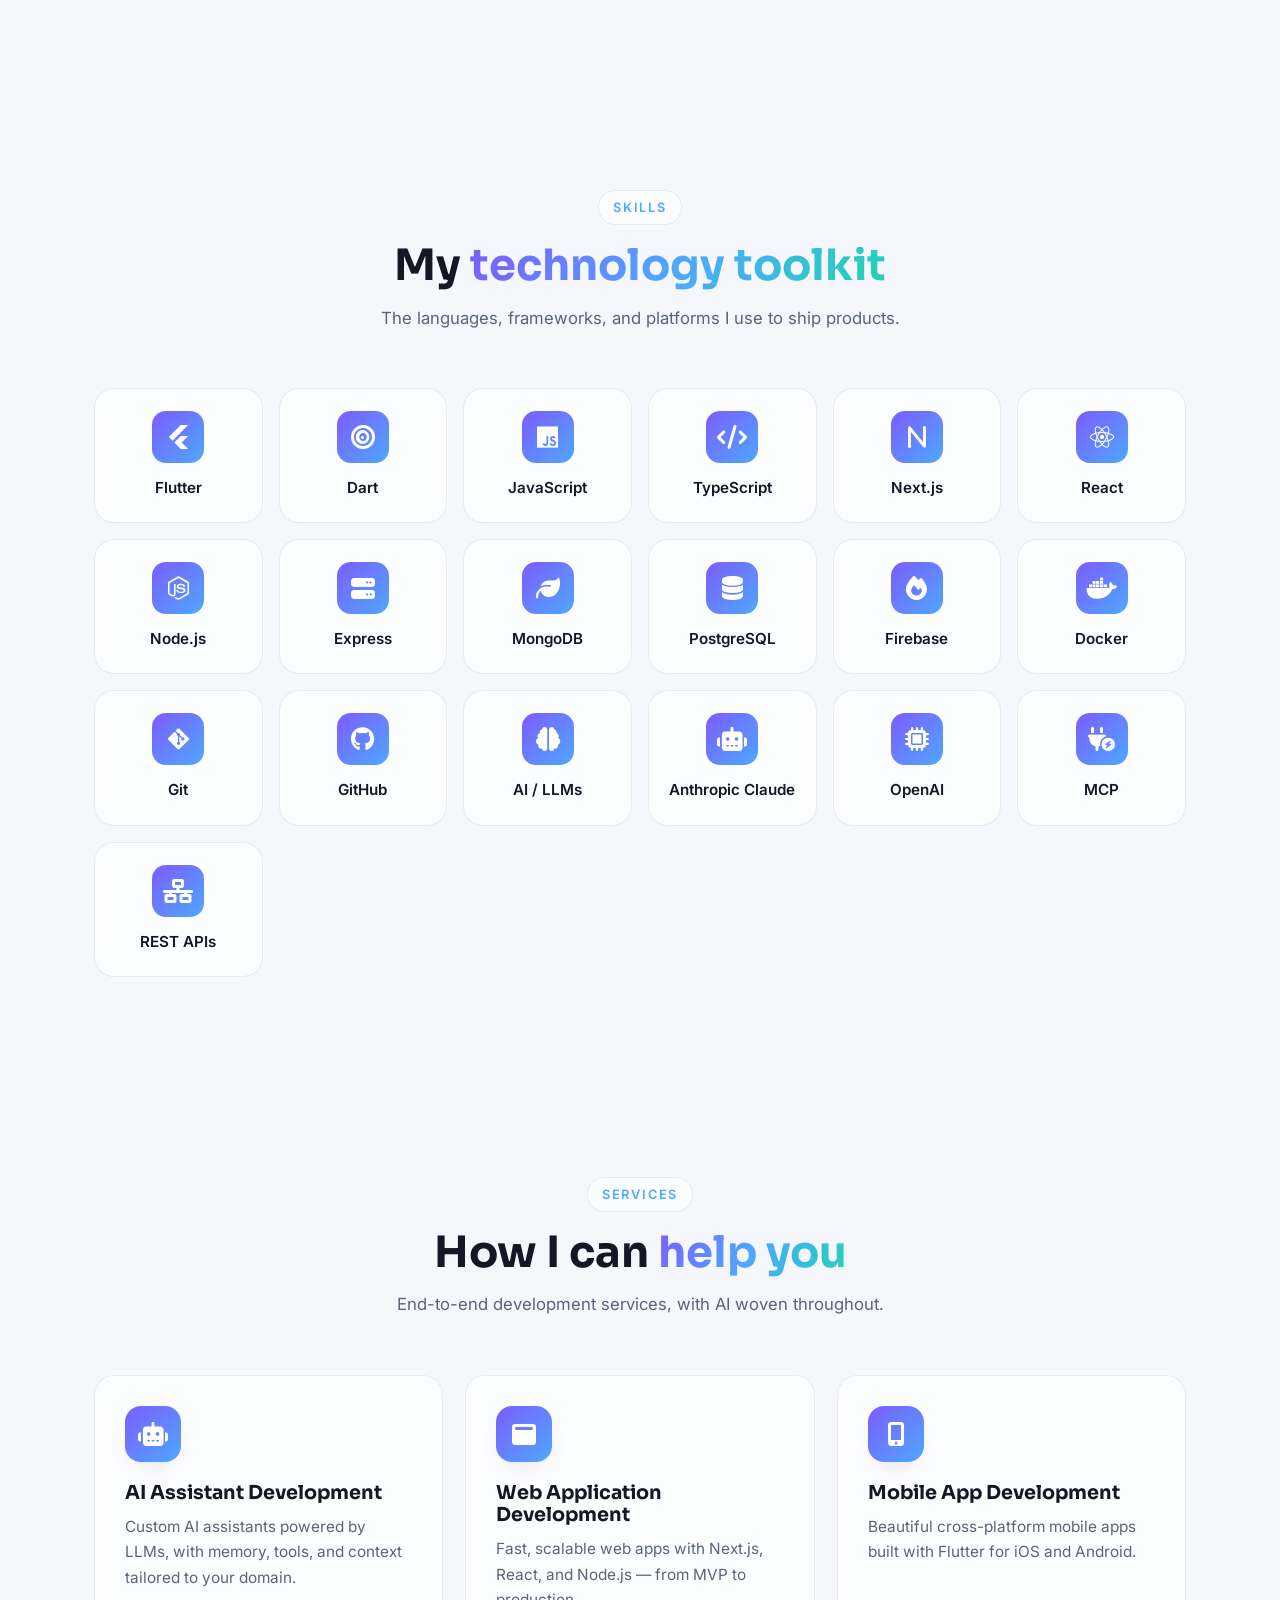
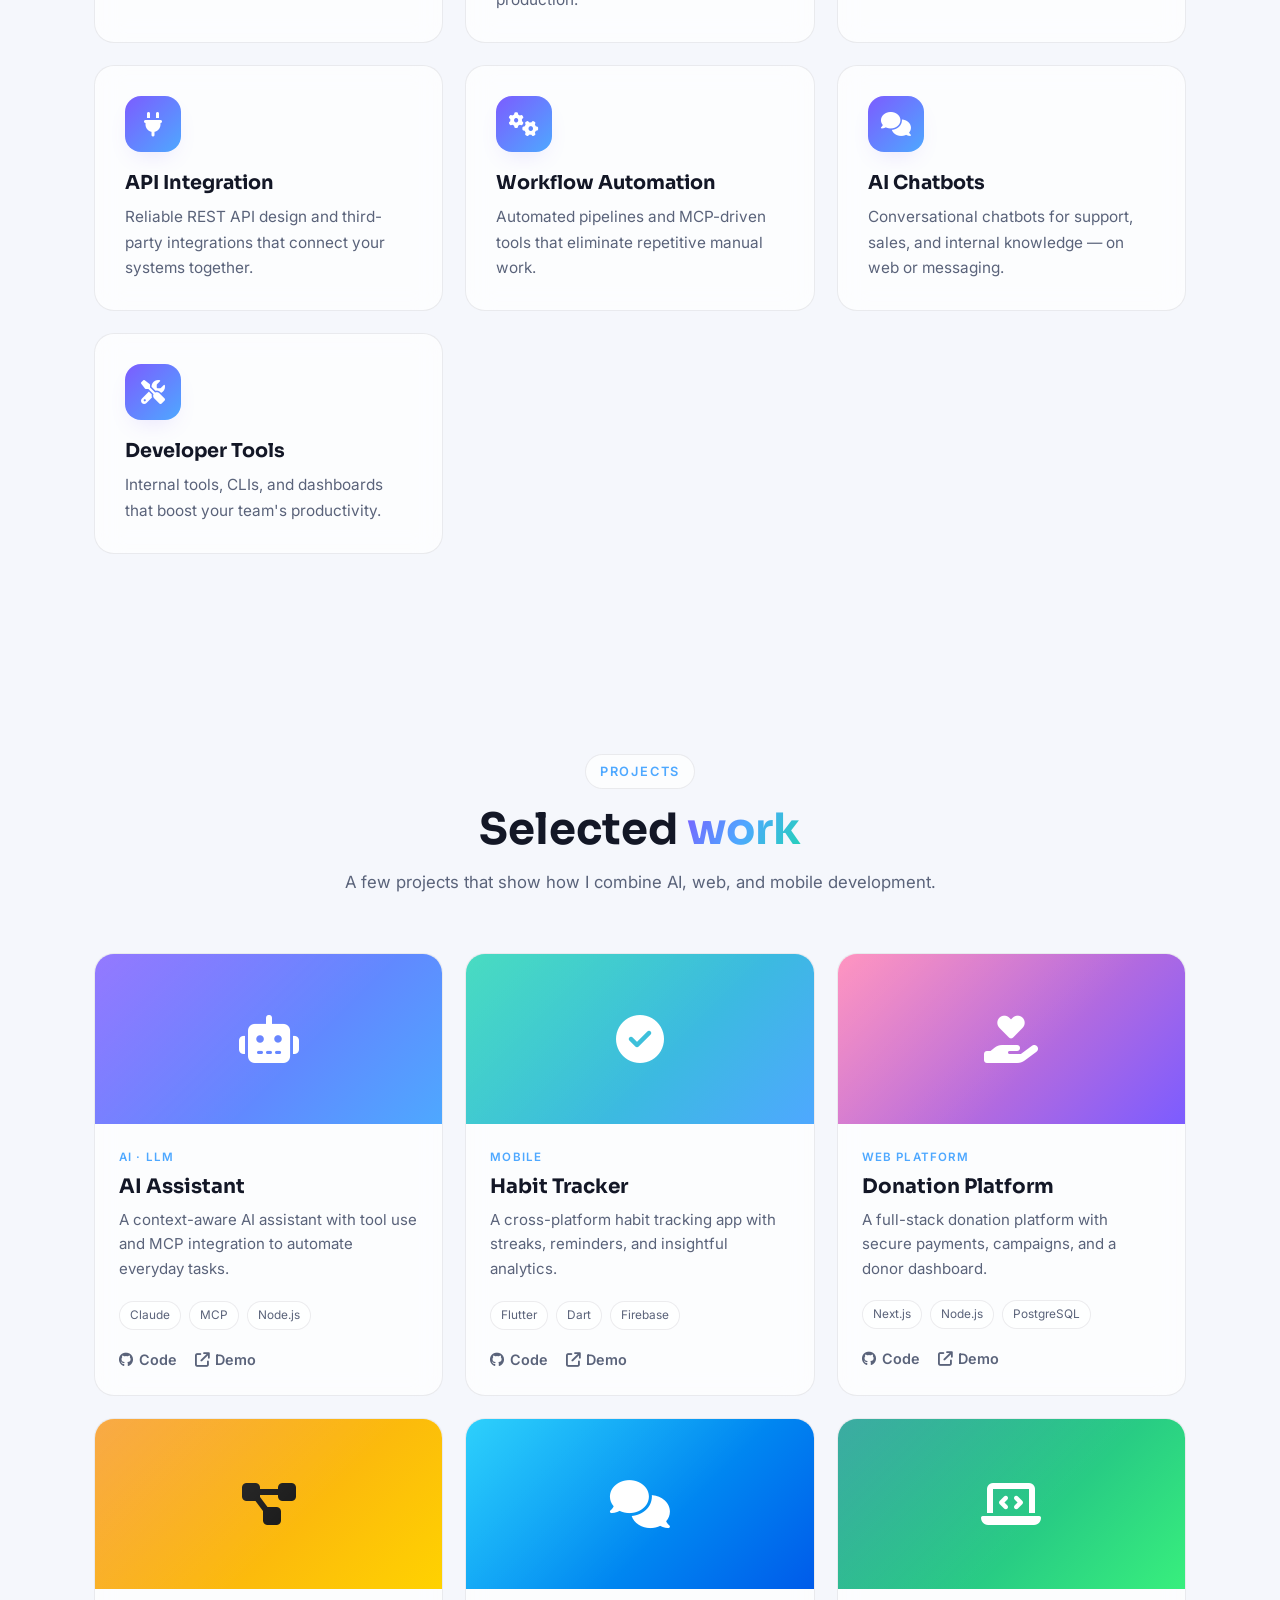
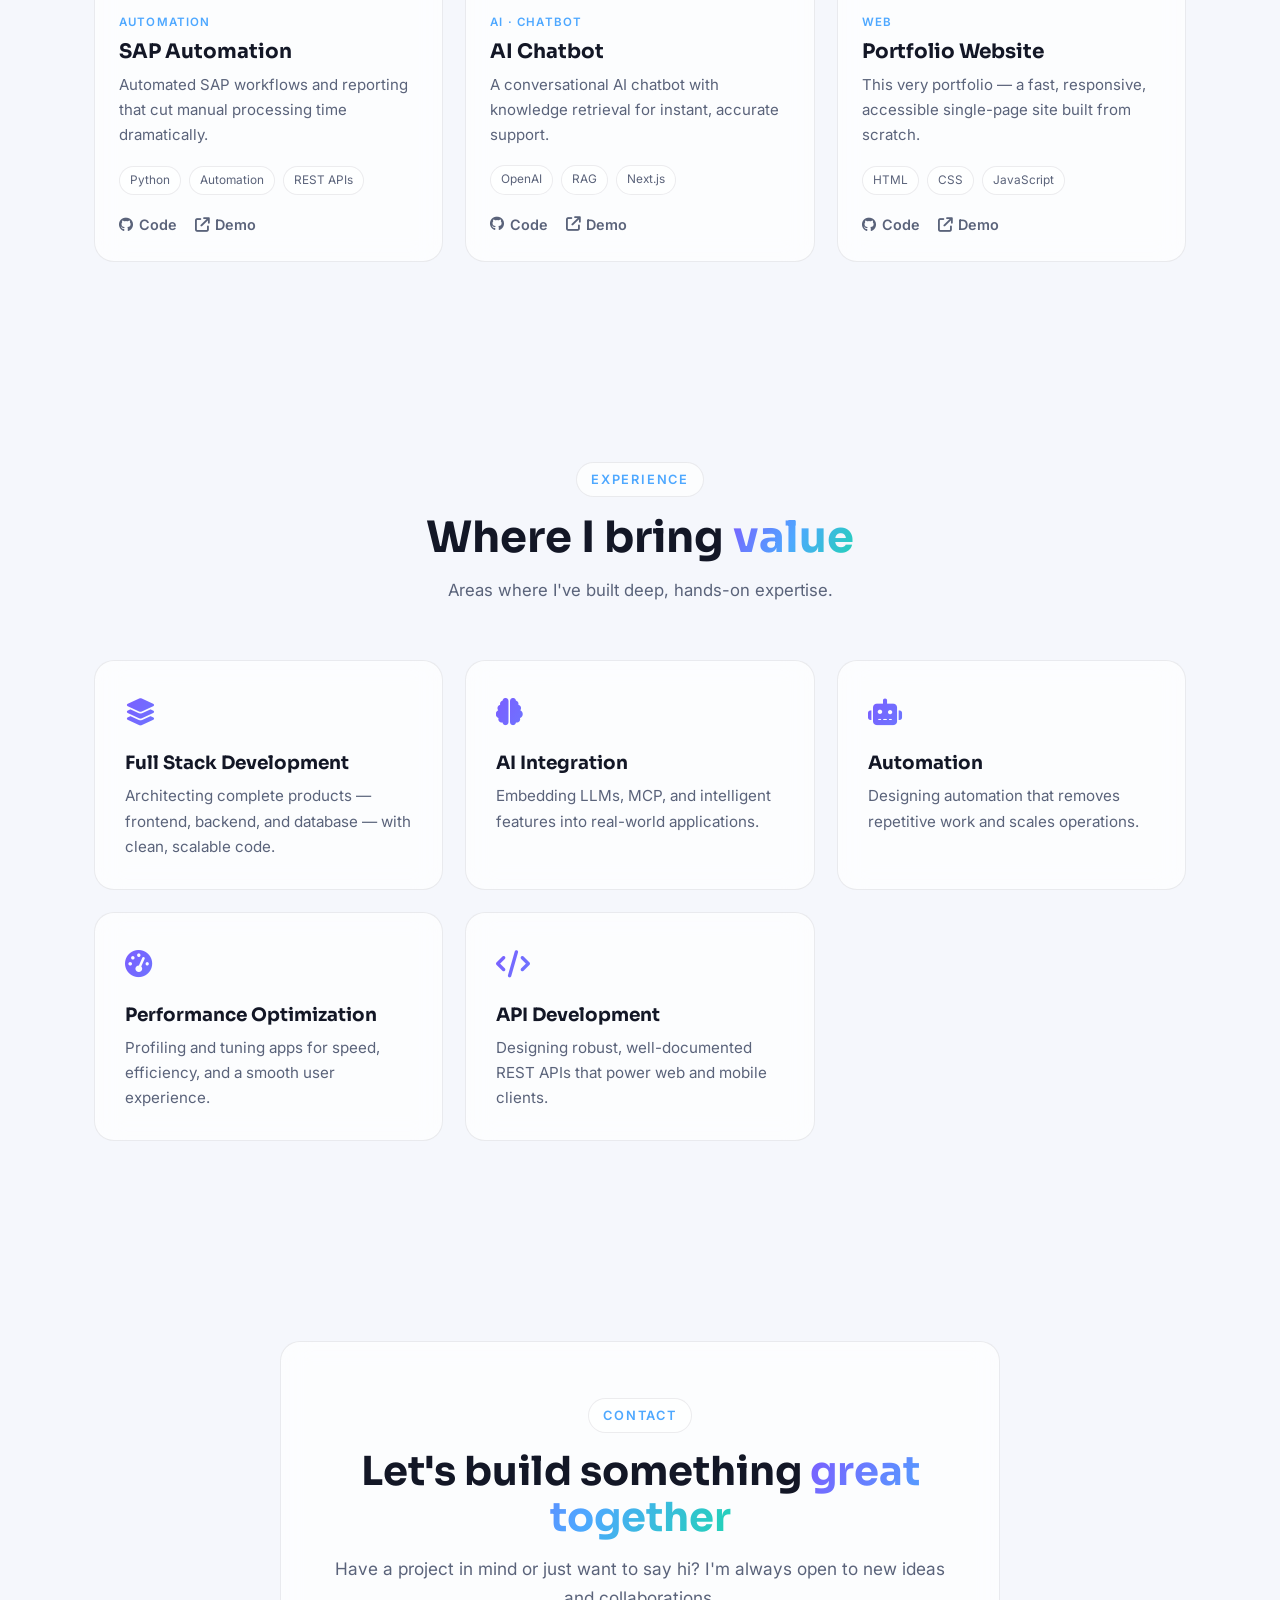
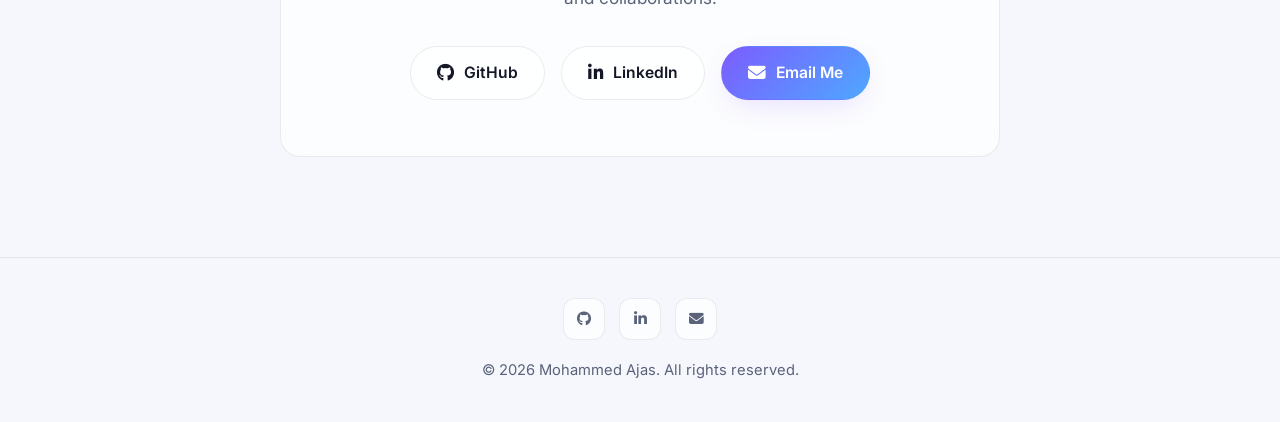
==== commit 7443547e: "Update index.html" ====
--- a/index.html
+++ b/index.html
@@ -704,7 +704,7 @@
           <p>Have a project in mind or just want to say hi? I'm always open to new ideas and collaborations.</p>
           <div class="contact-links">
             <a href="https://github.com/" target="_blank" rel="noopener noreferrer" class="btn btn-ghost"><i class="fa-brands fa-github" aria-hidden="true"></i> GitHub</a>
-            <a href="https://www.linkedin.com/" target="_blank" rel="noopener noreferrer" class="btn btn-ghost"><i class="fa-brands fa-linkedin-in" aria-hidden="true"></i> LinkedIn</a>
+            <a href="https://ae.linkedin.com/in/mohammedajas" target="_blank" rel="noopener noreferrer" class="btn btn-ghost"><i class="fa-brands fa-linkedin-in" aria-hidden="true"></i> LinkedIn</a>
             <a href="mailto:hello@example.com" class="btn btn-primary"><i class="fa-solid fa-envelope" aria-hidden="true"></i> Email Me</a>
           </div>
         </div>
@@ -717,7 +717,7 @@
     <div class="container">
       <div class="social">
         <a href="https://github.com/" target="_blank" rel="noopener noreferrer" aria-label="GitHub"><i class="fa-brands fa-github" aria-hidden="true"></i></a>
-        <a href="https://www.linkedin.com/" target="_blank" rel="noopener noreferrer" aria-label="LinkedIn"><i class="fa-brands fa-linkedin-in" aria-hidden="true"></i></a>
+        <a href="https://ae.linkedin.com/in/mohammedajas" target="_blank" rel="noopener noreferrer" aria-label="LinkedIn"><i class="fa-brands fa-linkedin-in" aria-hidden="true"></i></a>
         <a href="mailto:hello@example.com" aria-label="Email"><i class="fa-solid fa-envelope" aria-hidden="true"></i></a>
       </div>
       <p>&copy; 2026 Mohammed Ajas. All rights reserved.</p>
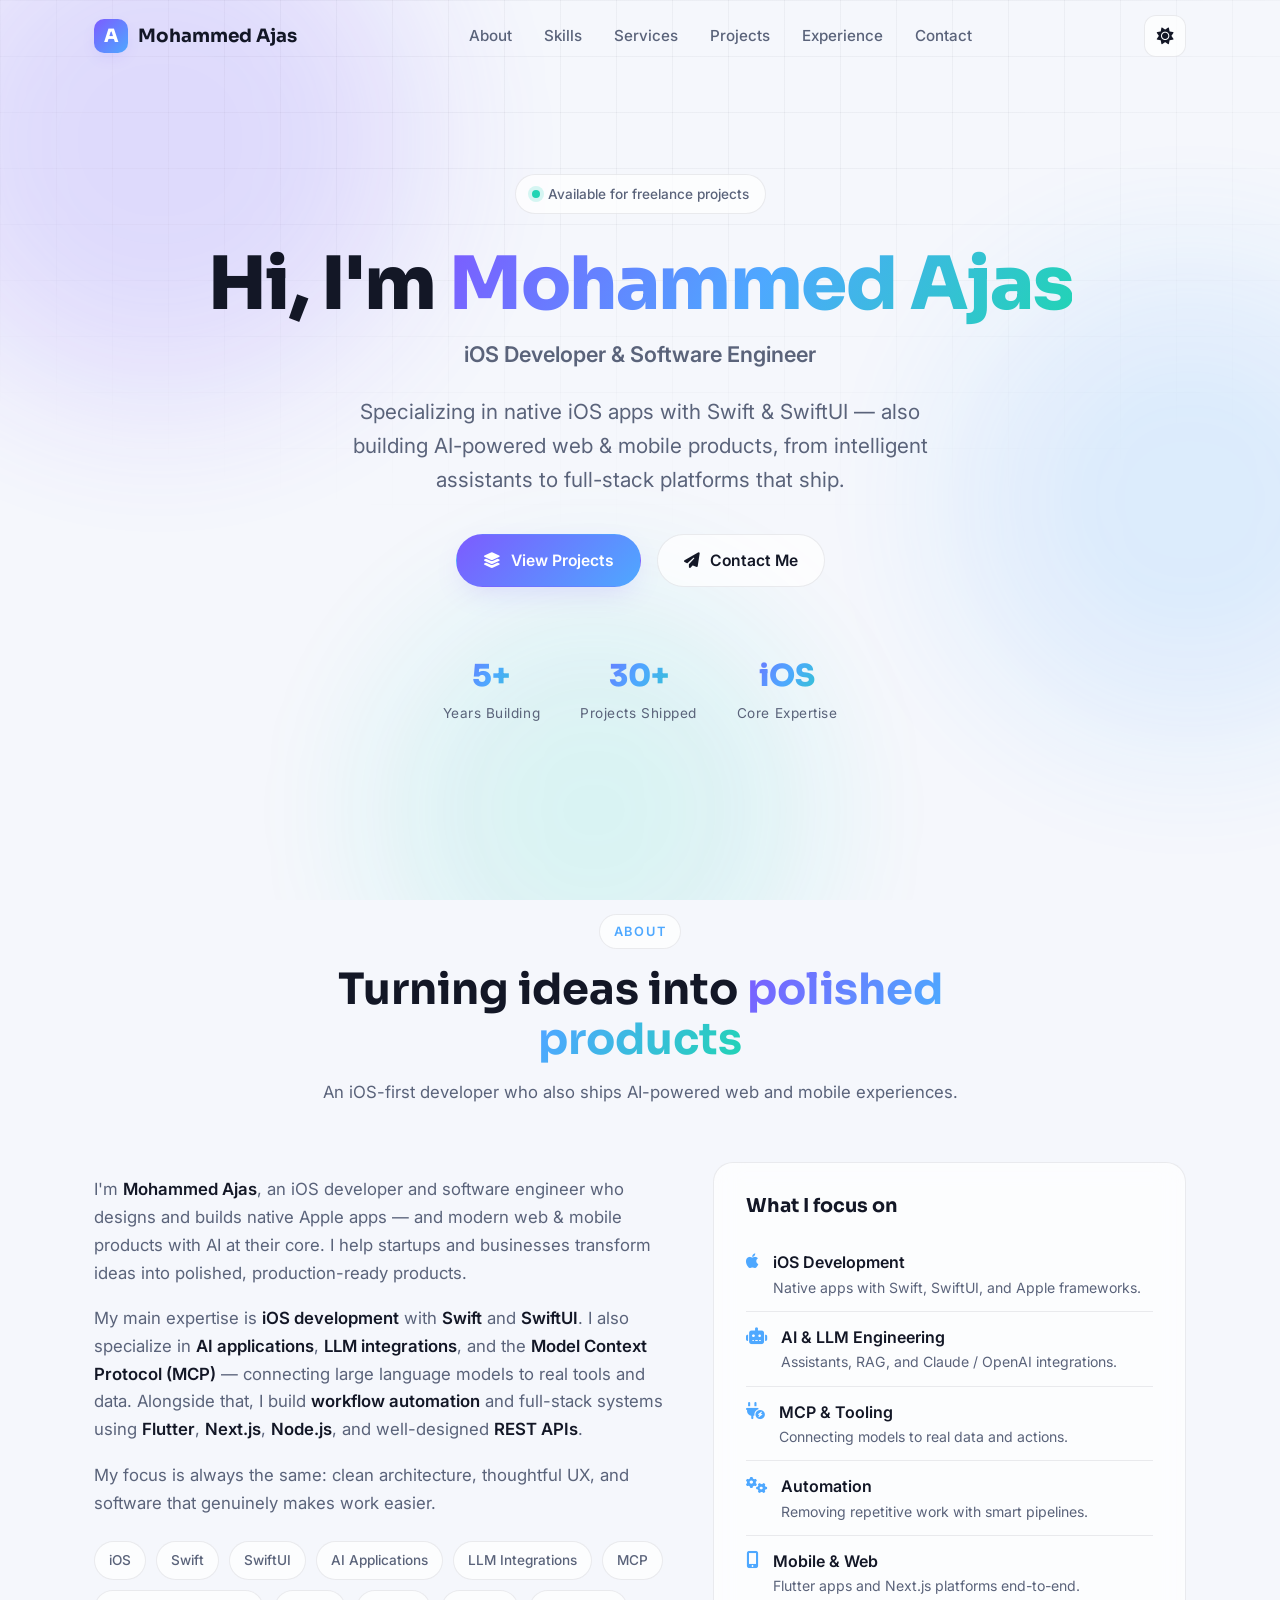
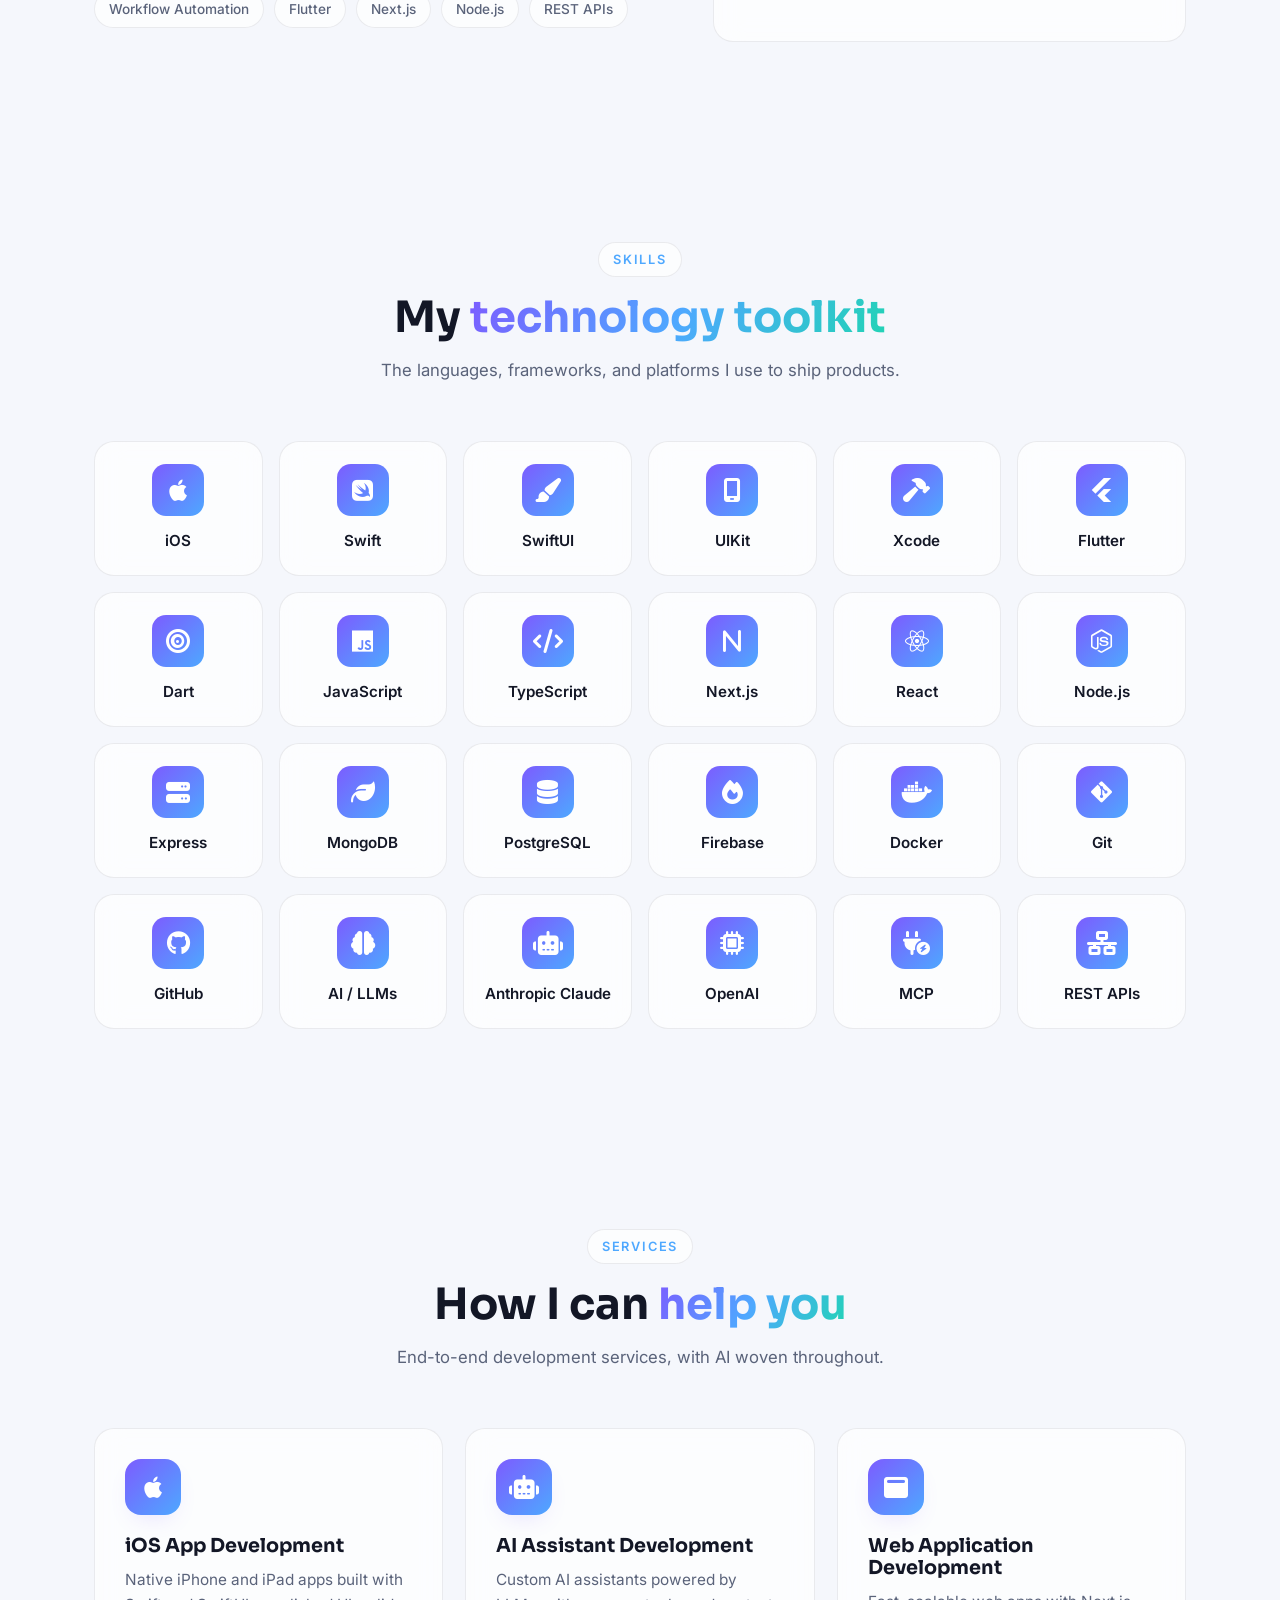
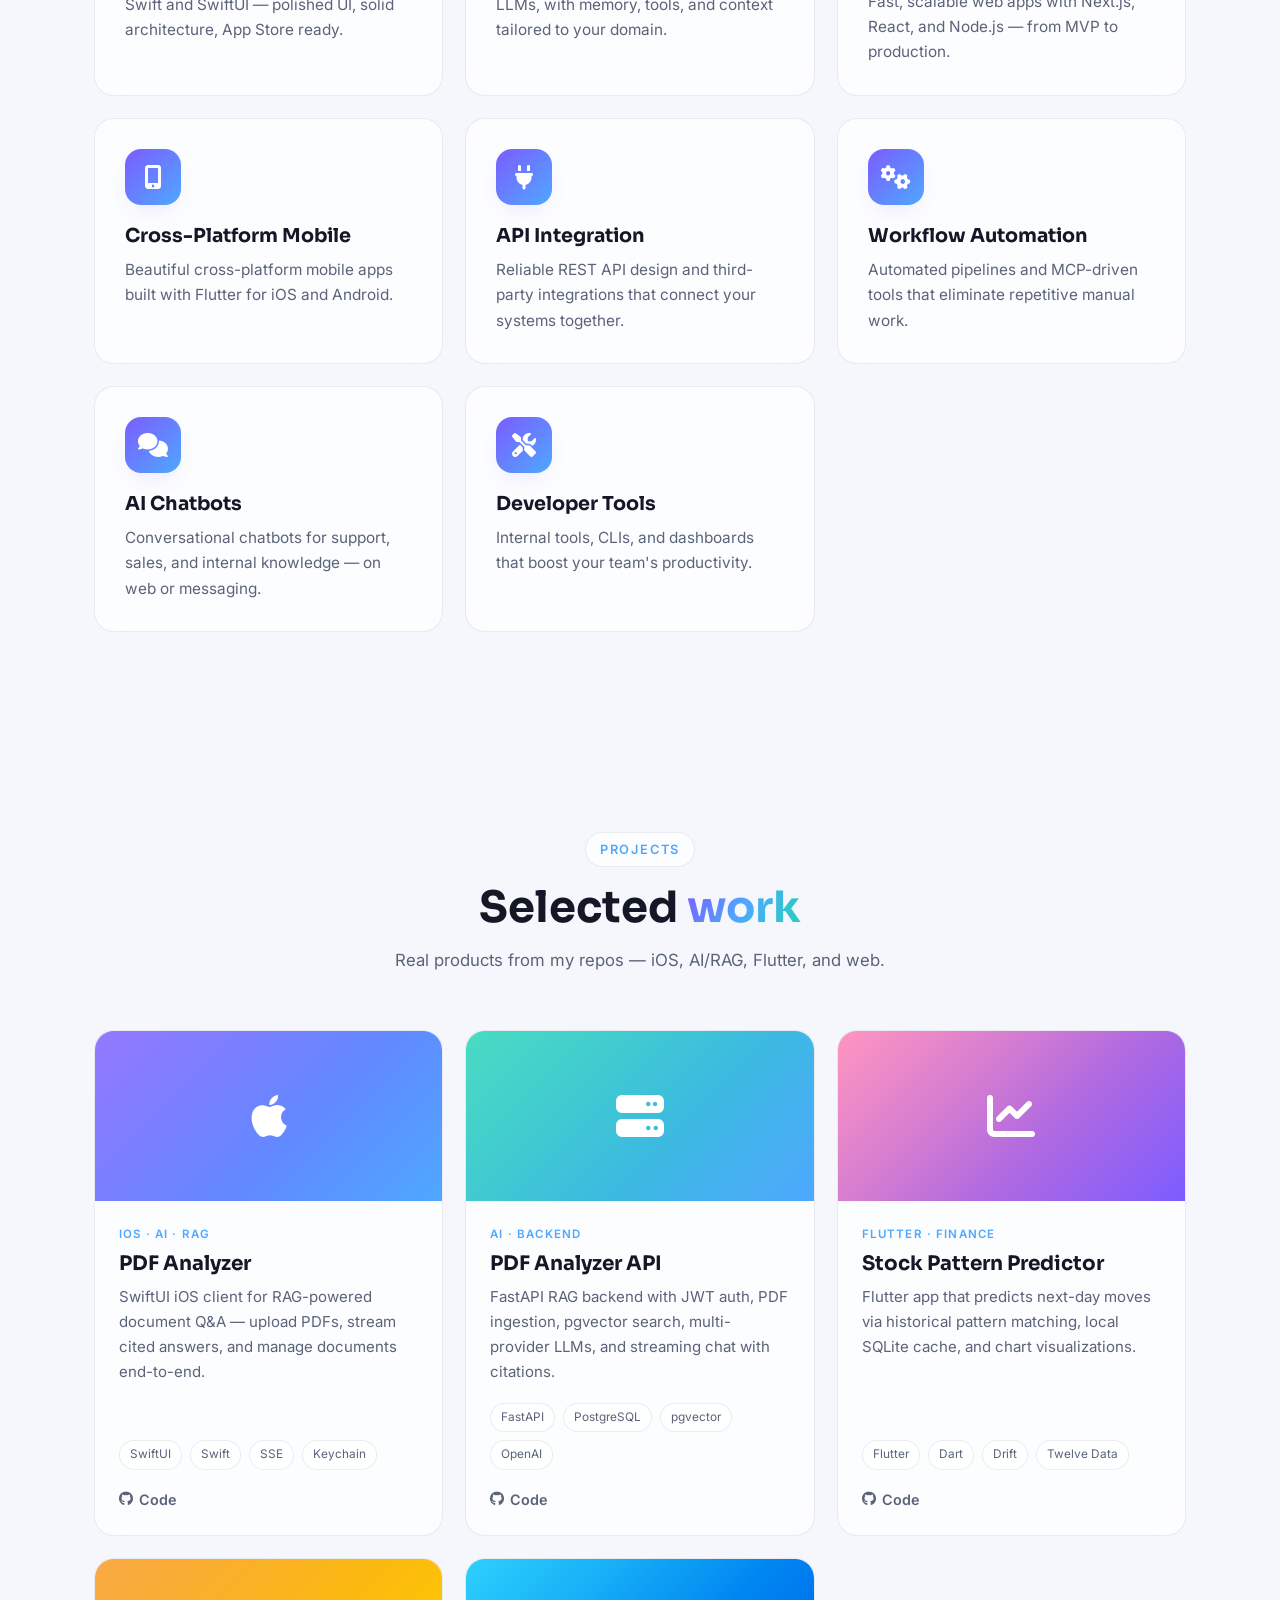
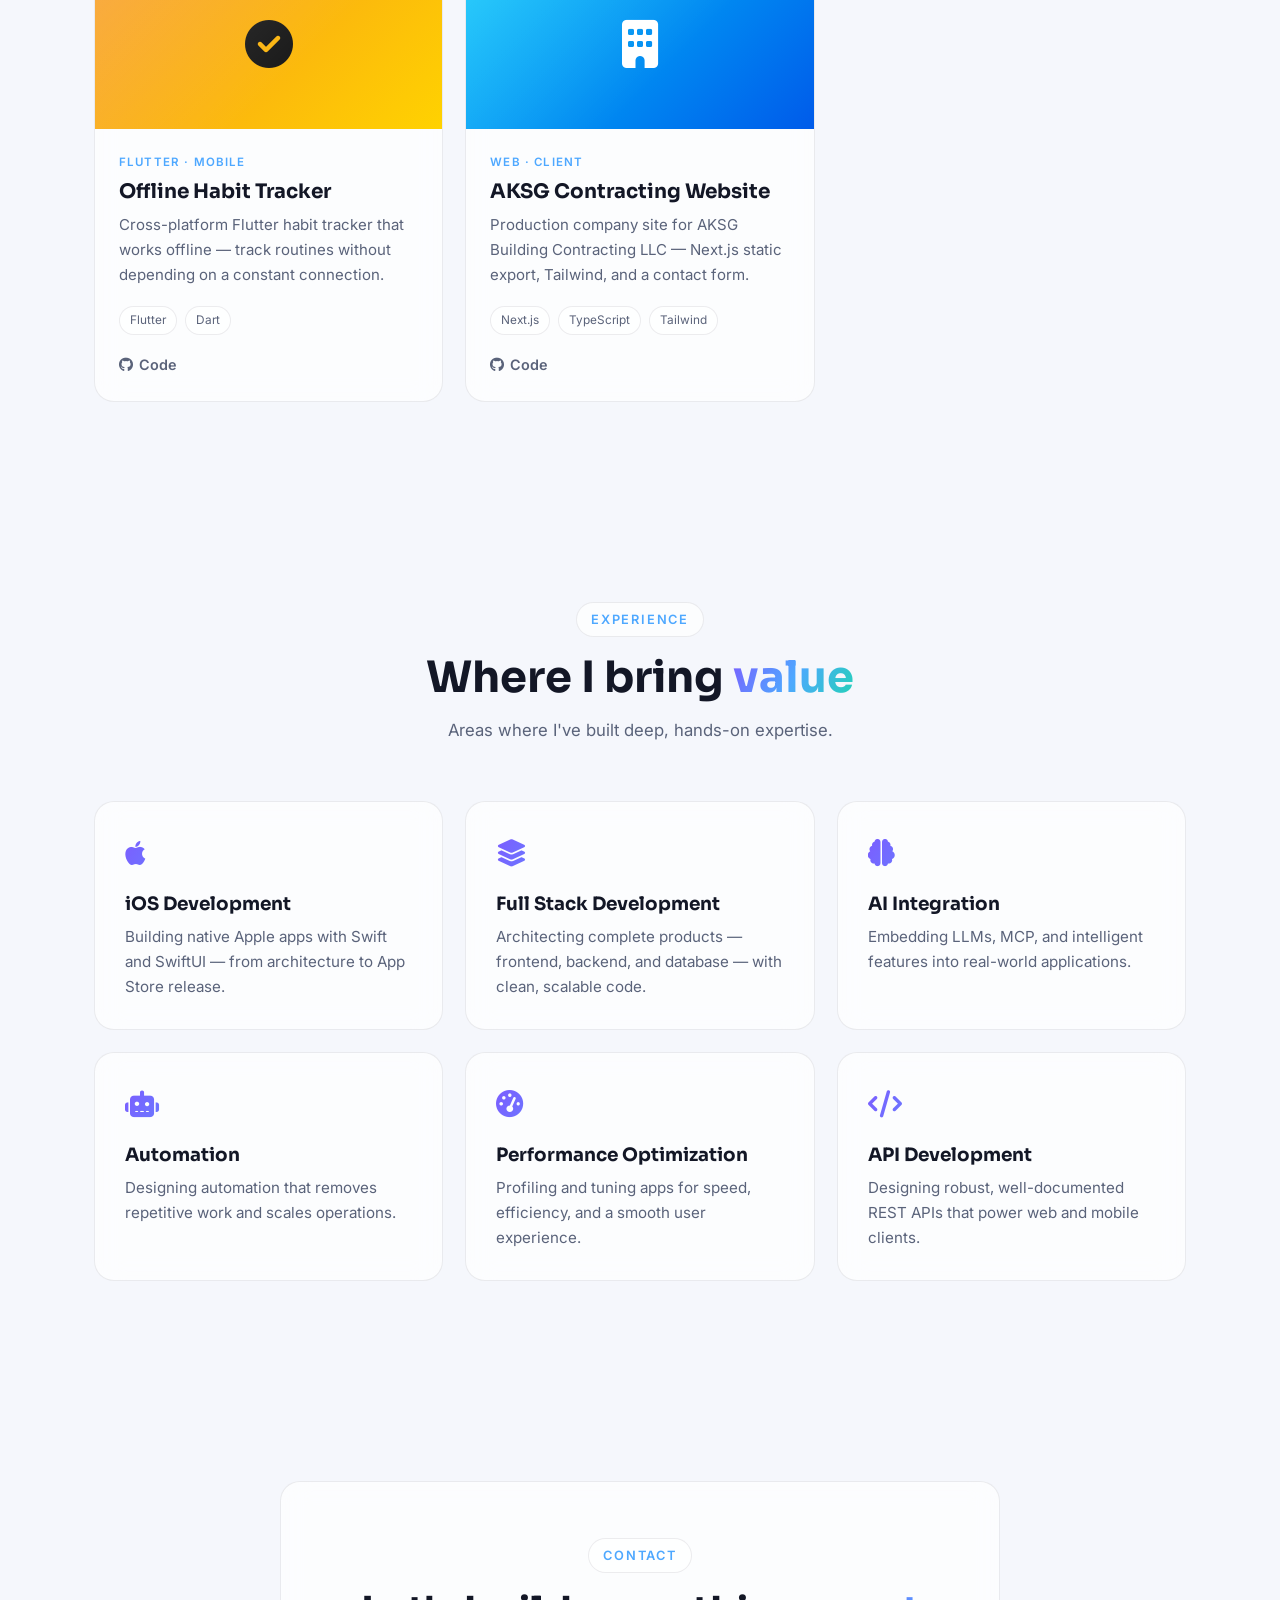
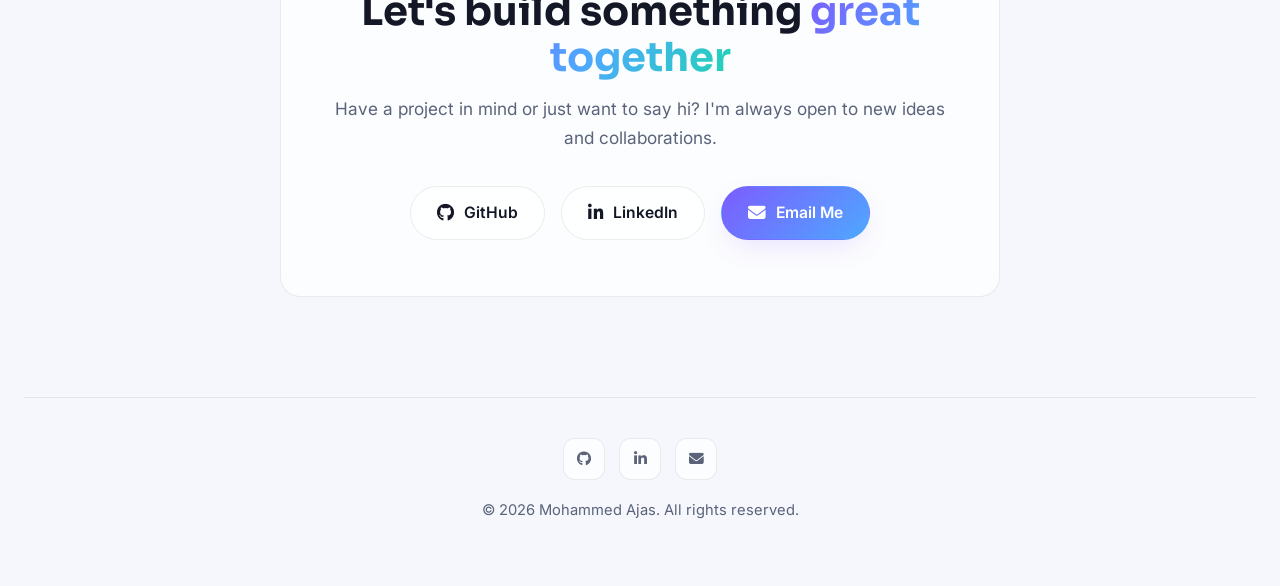
==== commit 6d94821e: "change" ====
--- a/index.html
+++ b/index.html
@@ -5,21 +5,21 @@
   <meta name="viewport" content="width=device-width, initial-scale=1.0" />
 
   <!-- ============================ SEO META ============================ -->
-  <title>Mohammed Ajas — Independent Software Developer</title>
-  <meta name="description" content="Mohammed Ajas — Independent Software Developer building AI-powered web & mobile applications. Specializing in AI applications, LLM integrations, MCP, workflow automation, Flutter, Next.js, and Node.js." />
+  <title>Mohammed Ajas — iOS Developer & Software Engineer</title>
+  <meta name="description" content="Mohammed Ajas — iOS developer specializing in native Apple apps with Swift & SwiftUI. Also building AI-powered web & mobile applications with Flutter, Next.js, Node.js, LLMs, and MCP." />
   <meta name="author" content="Mohammed Ajas" />
-  <meta name="keywords" content="Mohammed Ajas, Software Developer, AI Developer, LLM Integration, MCP, Model Context Protocol, Flutter, Next.js, Node.js, Full Stack Developer, Workflow Automation, Mobile Developer" />
+  <meta name="keywords" content="Mohammed Ajas, iOS Developer, Swift, SwiftUI, Software Developer, AI Developer, LLM Integration, MCP, Flutter, Next.js, Node.js, Mobile Developer, Workflow Automation" />
   <meta name="theme-color" content="#0b0f1a" />
   <link rel="canonical" href="https://mohammedajas.github.io/" />
 
   <!-- Open Graph / Social -->
   <meta property="og:type" content="website" />
-  <meta property="og:title" content="Mohammed Ajas — Independent Software Developer" />
-  <meta property="og:description" content="Building AI-powered web & mobile applications. AI, LLMs, MCP, Flutter, Next.js, Node.js." />
+  <meta property="og:title" content="Mohammed Ajas — iOS Developer & Software Engineer" />
+  <meta property="og:description" content="iOS expertise with Swift & SwiftUI. Also AI, LLMs, MCP, Flutter, Next.js, and Node.js." />
   <meta property="og:url" content="https://mohammedajas.github.io/" />
   <meta name="twitter:card" content="summary_large_image" />
-  <meta name="twitter:title" content="Mohammed Ajas — Independent Software Developer" />
-  <meta name="twitter:description" content="Building AI-powered web & mobile applications." />
+  <meta name="twitter:title" content="Mohammed Ajas — iOS Developer & Software Engineer" />
+  <meta name="twitter:description" content="iOS developer building native Apple apps — plus AI-powered web & mobile products." />
 
   <!-- Favicon (inline SVG, no external dependency) -->
   <link rel="icon" href="data:image/svg+xml,<svg xmlns='http://www.w3.org/2000/svg' viewBox='0 0 100 100'><text y='.9em' font-size='90' font-family='Arial,sans-serif' font-weight='bold' fill='%237c5cff'>A</text></svg>" />
@@ -29,6 +29,7 @@
   <link rel="preconnect" href="https://fonts.gstatic.com" crossorigin />
   <link href="https://fonts.googleapis.com/css2?family=Sora:wght@400;500;600;700;800&family=Inter:wght@400;500;600;700&display=swap" rel="stylesheet" />
   <link rel="stylesheet" href="https://cdnjs.cloudflare.com/ajax/libs/font-awesome/6.5.1/css/all.min.css" referrerpolicy="no-referrer" />
+  <link rel="stylesheet" href="assets/css/style.css" />
 
   <!-- Structured data for SEO -->
   <script type="application/ld+json">
@@ -36,9 +37,9 @@
     "@context": "https://schema.org",
     "@type": "Person",
     "name": "Mohammed Ajas",
-    "jobTitle": "Independent Software Developer",
-    "description": "Building AI-powered web & mobile applications.",
-    "knowsAbout": ["AI Applications", "LLM Integrations", "Model Context Protocol", "Flutter", "Next.js", "Node.js", "Workflow Automation"],
+    "jobTitle": "iOS Developer & Software Engineer",
+    "description": "iOS developer specializing in Swift and SwiftUI, also building AI-powered web & mobile applications.",
+    "knowsAbout": ["iOS", "Swift", "SwiftUI", "AI Applications", "LLM Integrations", "Model Context Protocol", "Flutter", "Next.js", "Node.js", "Workflow Automation"],
     "url": "https://mohammedajas.github.io/"
   }
   </script>
@@ -512,8 +513,8 @@
       <div class="container">
         <span class="badge reveal"><span class="dot" aria-hidden="true"></span> Available for freelance projects</span>
         <h1 class="reveal">Hi, I'm <span class="gradient-text">Mohammed Ajas</span></h1>
-        <p class="role reveal">Independent Software Developer</p>
-        <p class="tagline reveal">Building AI-powered Web &amp; Mobile Applications — from intelligent assistants to full-stack platforms and automation that ships.</p>
+        <p class="role reveal">iOS Developer &amp; Software Engineer</p>
+        <p class="tagline reveal">Specializing in native iOS apps with Swift &amp; SwiftUI — also building AI-powered web &amp; mobile products, from intelligent assistants to full-stack platforms that ship.</p>
         <div class="hero-cta reveal">
           <a href="#projects" class="btn btn-primary"><i class="fa-solid fa-layer-group" aria-hidden="true"></i> View Projects</a>
           <a href="#contact" class="btn btn-ghost"><i class="fa-solid fa-paper-plane" aria-hidden="true"></i> Contact Me</a>
@@ -522,7 +523,7 @@
         <div class="hero-stats reveal">
           <div class="stat"><div class="num gradient-text">5+</div><div class="lbl">Years Building</div></div>
           <div class="stat"><div class="num gradient-text">30+</div><div class="lbl">Projects Shipped</div></div>
-          <div class="stat"><div class="num gradient-text">AI</div><div class="lbl">First Mindset</div></div>
+          <div class="stat"><div class="num gradient-text">iOS</div><div class="lbl">Core Expertise</div></div>
         </div>
       </div>
     </section>
@@ -532,25 +533,27 @@
       <div class="container">
         <div class="section-head reveal">
           <span class="eyebrow">About</span>
-          <h2>Turning ideas into <span class="gradient-text">intelligent products</span></h2>
-          <p>A developer focused on the intersection of AI and great product engineering.</p>
+          <h2>Turning ideas into <span class="gradient-text">polished products</span></h2>
+          <p>An iOS-first developer who also ships AI-powered web and mobile experiences.</p>
         </div>
 
         <div class="about-grid">
           <div class="about-text reveal">
-            <p>I'm <strong>Mohammed Ajas</strong>, an independent software developer who designs and builds modern web &amp; mobile applications with AI at their core. I help startups and businesses transform ideas into polished, production-ready products.</p>
-            <p>I specialize in <strong>AI applications</strong>, <strong>LLM integrations</strong>, and the <strong>Model Context Protocol (MCP)</strong> — connecting large language models to real tools and data. Alongside that, I build <strong>workflow automation</strong> and full-stack systems using <strong>Flutter</strong>, <strong>Next.js</strong>, <strong>Node.js</strong>, and well-designed <strong>REST APIs</strong> across both mobile and web.</p>
+            <p>I'm <strong>Mohammed Ajas</strong>, an iOS developer and software engineer who designs and builds native Apple apps — and modern web &amp; mobile products with AI at their core. I help startups and businesses transform ideas into polished, production-ready products.</p>
+            <p>My main expertise is <strong>iOS development</strong> with <strong>Swift</strong> and <strong>SwiftUI</strong>. I also specialize in <strong>AI applications</strong>, <strong>LLM integrations</strong>, and the <strong>Model Context Protocol (MCP)</strong> — connecting large language models to real tools and data. Alongside that, I build <strong>workflow automation</strong> and full-stack systems using <strong>Flutter</strong>, <strong>Next.js</strong>, <strong>Node.js</strong>, and well-designed <strong>REST APIs</strong>.</p>
             <p>My focus is always the same: clean architecture, thoughtful UX, and software that genuinely makes work easier.</p>
             <div class="about-tags">
+              <span>iOS</span><span>Swift</span><span>SwiftUI</span>
               <span>AI Applications</span><span>LLM Integrations</span><span>MCP</span>
               <span>Workflow Automation</span><span>Flutter</span><span>Next.js</span>
-              <span>Node.js</span><span>REST APIs</span><span>Mobile &amp; Web</span>
+              <span>Node.js</span><span>REST APIs</span>
             </div>
           </div>
 
           <aside class="about-card glass reveal">
             <h3>What I focus on</h3>
             <ul class="focus-list">
+              <li><i class="fa-brands fa-apple" aria-hidden="true"></i><div><div class="ft">iOS Development</div><div class="fd">Native apps with Swift, SwiftUI, and Apple frameworks.</div></div></li>
               <li><i class="fa-solid fa-robot" aria-hidden="true"></i><div><div class="ft">AI &amp; LLM Engineering</div><div class="fd">Assistants, RAG, and Claude / OpenAI integrations.</div></div></li>
               <li><i class="fa-solid fa-plug-circle-bolt" aria-hidden="true"></i><div><div class="ft">MCP &amp; Tooling</div><div class="fd">Connecting models to real data and actions.</div></div></li>
               <li><i class="fa-solid fa-gears" aria-hidden="true"></i><div><div class="ft">Automation</div><div class="fd">Removing repetitive work with smart pipelines.</div></div></li>
@@ -586,9 +589,10 @@
         </div>
 
         <div class="cards-grid">
+          <article class="service glass reveal"><div class="ic"><i class="fa-brands fa-apple" aria-hidden="true"></i></div><h3>iOS App Development</h3><p>Native iPhone and iPad apps built with Swift and SwiftUI — polished UI, solid architecture, App Store ready.</p></article>
           <article class="service glass reveal"><div class="ic"><i class="fa-solid fa-robot" aria-hidden="true"></i></div><h3>AI Assistant Development</h3><p>Custom AI assistants powered by LLMs, with memory, tools, and context tailored to your domain.</p></article>
           <article class="service glass reveal"><div class="ic"><i class="fa-solid fa-window-maximize" aria-hidden="true"></i></div><h3>Web Application Development</h3><p>Fast, scalable web apps with Next.js, React, and Node.js — from MVP to production.</p></article>
-          <article class="service glass reveal"><div class="ic"><i class="fa-solid fa-mobile-screen-button" aria-hidden="true"></i></div><h3>Mobile App Development</h3><p>Beautiful cross-platform mobile apps built with Flutter for iOS and Android.</p></article>
+          <article class="service glass reveal"><div class="ic"><i class="fa-solid fa-mobile-screen-button" aria-hidden="true"></i></div><h3>Cross-Platform Mobile</h3><p>Beautiful cross-platform mobile apps built with Flutter for iOS and Android.</p></article>
           <article class="service glass reveal"><div class="ic"><i class="fa-solid fa-plug" aria-hidden="true"></i></div><h3>API Integration</h3><p>Reliable REST API design and third-party integrations that connect your systems together.</p></article>
           <article class="service glass reveal"><div class="ic"><i class="fa-solid fa-gears" aria-hidden="true"></i></div><h3>Workflow Automation</h3><p>Automated pipelines and MCP-driven tools that eliminate repetitive manual work.</p></article>
           <article class="service glass reveal"><div class="ic"><i class="fa-solid fa-comments" aria-hidden="true"></i></div><h3>AI Chatbots</h3><p>Conversational chatbots for support, sales, and internal knowledge — on web or messaging.</p></article>
@@ -603,73 +607,62 @@
         <div class="section-head reveal">
           <span class="eyebrow">Projects</span>
           <h2>Selected <span class="gradient-text">work</span></h2>
-          <p>A few projects that show how I combine AI, web, and mobile development.</p>
+          <p>Real products from my repos — iOS, AI/RAG, Flutter, and web.</p>
         </div>
 
         <div class="cards-grid">
           <article class="project glass reveal">
-            <div class="thumb g1"><i class="fa-solid fa-robot" aria-hidden="true"></i></div>
+            <div class="thumb g1"><i class="fa-brands fa-apple" aria-hidden="true"></i></div>
             <div class="body">
-              <span class="tag">AI · LLM</span>
-              <h3>AI Assistant</h3>
-              <p>A context-aware AI assistant with tool use and MCP integration to automate everyday tasks.</p>
-              <div class="stack"><span>Claude</span><span>MCP</span><span>Node.js</span></div>
-              <div class="links"><a href="#"><i class="fa-brands fa-github" aria-hidden="true"></i> Code</a><a href="#"><i class="fa-solid fa-arrow-up-right-from-square" aria-hidden="true"></i> Demo</a></div>
+              <span class="tag">iOS · AI · RAG</span>
+              <h3>PDF Analyzer</h3>
+              <p>SwiftUI iOS client for RAG-powered document Q&amp;A — upload PDFs, stream cited answers, and manage documents end-to-end.</p>
+              <div class="stack"><span>SwiftUI</span><span>Swift</span><span>SSE</span><span>Keychain</span></div>
+              <div class="links"><a href="https://github.com/mohammedajas/PDFAnalyzer" target="_blank" rel="noopener noreferrer"><i class="fa-brands fa-github" aria-hidden="true"></i> Code</a></div>
             </div>
           </article>
 
           <article class="project glass reveal">
-            <div class="thumb g2"><i class="fa-solid fa-circle-check" aria-hidden="true"></i></div>
+            <div class="thumb g2"><i class="fa-solid fa-server" aria-hidden="true"></i></div>
             <div class="body">
-              <span class="tag">Mobile</span>
-              <h3>Habit Tracker</h3>
-              <p>A cross-platform habit tracking app with streaks, reminders, and insightful analytics.</p>
-              <div class="stack"><span>Flutter</span><span>Dart</span><span>Firebase</span></div>
-              <div class="links"><a href="#"><i class="fa-brands fa-github" aria-hidden="true"></i> Code</a><a href="#"><i class="fa-solid fa-arrow-up-right-from-square" aria-hidden="true"></i> Demo</a></div>
+              <span class="tag">AI · Backend</span>
+              <h3>PDF Analyzer API</h3>
+              <p>FastAPI RAG backend with JWT auth, PDF ingestion, pgvector search, multi-provider LLMs, and streaming chat with citations.</p>
+              <div class="stack"><span>FastAPI</span><span>PostgreSQL</span><span>pgvector</span><span>OpenAI</span></div>
+              <div class="links"><a href="https://github.com/mohammedajas/pdfanalyzer-api" target="_blank" rel="noopener noreferrer"><i class="fa-brands fa-github" aria-hidden="true"></i> Code</a></div>
             </div>
           </article>
 
           <article class="project glass reveal">
-            <div class="thumb g3"><i class="fa-solid fa-hand-holding-heart" aria-hidden="true"></i></div>
+            <div class="thumb g3"><i class="fa-solid fa-chart-line" aria-hidden="true"></i></div>
             <div class="body">
-              <span class="tag">Web Platform</span>
-              <h3>Donation Platform</h3>
-              <p>A full-stack donation platform with secure payments, campaigns, and a donor dashboard.</p>
-              <div class="stack"><span>Next.js</span><span>Node.js</span><span>PostgreSQL</span></div>
-              <div class="links"><a href="#"><i class="fa-brands fa-github" aria-hidden="true"></i> Code</a><a href="#"><i class="fa-solid fa-arrow-up-right-from-square" aria-hidden="true"></i> Demo</a></div>
+              <span class="tag">Flutter · Finance</span>
+              <h3>Stock Pattern Predictor</h3>
+              <p>Flutter app that predicts next-day moves via historical pattern matching, local SQLite cache, and chart visualizations.</p>
+              <div class="stack"><span>Flutter</span><span>Dart</span><span>Drift</span><span>Twelve Data</span></div>
+              <div class="links"><a href="https://github.com/mohammedajas/ownStockAnalyzer" target="_blank" rel="noopener noreferrer"><i class="fa-brands fa-github" aria-hidden="true"></i> Code</a></div>
             </div>
           </article>
 
           <article class="project glass reveal">
-            <div class="thumb g4"><i class="fa-solid fa-diagram-project" aria-hidden="true"></i></div>
+            <div class="thumb g4"><i class="fa-solid fa-circle-check" aria-hidden="true"></i></div>
             <div class="body">
-              <span class="tag">Automation</span>
-              <h3>SAP Automation</h3>
-              <p>Automated SAP workflows and reporting that cut manual processing time dramatically.</p>
-              <div class="stack"><span>Python</span><span>Automation</span><span>REST APIs</span></div>
-              <div class="links"><a href="#"><i class="fa-brands fa-github" aria-hidden="true"></i> Code</a><a href="#"><i class="fa-solid fa-arrow-up-right-from-square" aria-hidden="true"></i> Demo</a></div>
+              <span class="tag">Flutter · Mobile</span>
+              <h3>Offline Habit Tracker</h3>
+              <p>Cross-platform Flutter habit tracker that works offline — track routines without depending on a constant connection.</p>
+              <div class="stack"><span>Flutter</span><span>Dart</span></div>
+              <div class="links"><a href="https://github.com/mohammedajas/OfflineHabitTracker" target="_blank" rel="noopener noreferrer"><i class="fa-brands fa-github" aria-hidden="true"></i> Code</a></div>
             </div>
           </article>
 
           <article class="project glass reveal">
-            <div class="thumb g5"><i class="fa-solid fa-comments" aria-hidden="true"></i></div>
+            <div class="thumb g5"><i class="fa-solid fa-building" aria-hidden="true"></i></div>
             <div class="body">
-              <span class="tag">AI · Chatbot</span>
-              <h3>AI Chatbot</h3>
-              <p>A conversational AI chatbot with knowledge retrieval for instant, accurate support.</p>
-              <div class="stack"><span>OpenAI</span><span>RAG</span><span>Next.js</span></div>
-              <div class="links"><a href="#"><i class="fa-brands fa-github" aria-hidden="true"></i> Code</a><a href="#"><i class="fa-solid fa-arrow-up-right-from-square" aria-hidden="true"></i> Demo</a></div>
-            </div>
-          </article>
-
-          <article class="project glass reveal">
-            <div class="thumb g6"><i class="fa-solid fa-laptop-code" aria-hidden="true"></i></div>
-            <div class="body">
-              <span class="tag">Web</span>
-              <h3>Portfolio Website</h3>
-              <p>This very portfolio — a fast, responsive, accessible single-page site built from scratch.</p>
-              <div class="stack"><span>HTML</span><span>CSS</span><span>JavaScript</span></div>
-              <div class="links"><a href="#"><i class="fa-brands fa-github" aria-hidden="true"></i> Code</a><a href="#"><i class="fa-solid fa-arrow-up-right-from-square" aria-hidden="true"></i> Demo</a></div>
+              <span class="tag">Web · Client</span>
+              <h3>AKSG Contracting Website</h3>
+              <p>Production company site for AKSG Building Contracting LLC — Next.js static export, Tailwind, and a contact form.</p>
+              <div class="stack"><span>Next.js</span><span>TypeScript</span><span>Tailwind</span></div>
+              <div class="links"><a href="https://github.com/mohammedajas/aksggroup.com" target="_blank" rel="noopener noreferrer"><i class="fa-brands fa-github" aria-hidden="true"></i> Code</a></div>
             </div>
           </article>
         </div>
@@ -686,6 +679,7 @@
         </div>
 
         <div class="exp-grid">
+          <article class="exp glass reveal"><div class="ic"><i class="fa-brands fa-apple" aria-hidden="true"></i></div><h3>iOS Development</h3><p>Building native Apple apps with Swift and SwiftUI — from architecture to App Store release.</p></article>
           <article class="exp glass reveal"><div class="ic"><i class="fa-solid fa-layer-group" aria-hidden="true"></i></div><h3>Full Stack Development</h3><p>Architecting complete products — frontend, backend, and database — with clean, scalable code.</p></article>
           <article class="exp glass reveal"><div class="ic"><i class="fa-solid fa-brain" aria-hidden="true"></i></div><h3>AI Integration</h3><p>Embedding LLMs, MCP, and intelligent features into real-world applications.</p></article>
           <article class="exp glass reveal"><div class="ic"><i class="fa-solid fa-robot" aria-hidden="true"></i></div><h3>Automation</h3><p>Designing automation that removes repetitive work and scales operations.</p></article>
@@ -703,9 +697,9 @@
           <h2>Let's build something <span class="gradient-text">great together</span></h2>
           <p>Have a project in mind or just want to say hi? I'm always open to new ideas and collaborations.</p>
           <div class="contact-links">
-            <a href="https://github.com/" target="_blank" rel="noopener noreferrer" class="btn btn-ghost"><i class="fa-brands fa-github" aria-hidden="true"></i> GitHub</a>
+            <a href="https://github.com/mohammedajas" target="_blank" rel="noopener noreferrer" class="btn btn-ghost"><i class="fa-brands fa-github" aria-hidden="true"></i> GitHub</a>
             <a href="https://ae.linkedin.com/in/mohammedajas" target="_blank" rel="noopener noreferrer" class="btn btn-ghost"><i class="fa-brands fa-linkedin-in" aria-hidden="true"></i> LinkedIn</a>
-            <a href="mailto:hello@example.com" class="btn btn-primary"><i class="fa-solid fa-envelope" aria-hidden="true"></i> Email Me</a>
+            <a href="mailto:mohammedajas@hotmail.com" class="btn btn-primary"><i class="fa-solid fa-envelope" aria-hidden="true"></i> Email Me</a>
           </div>
         </div>
       </div>
@@ -716,9 +710,9 @@
   <footer>
     <div class="container">
       <div class="social">
-        <a href="https://github.com/" target="_blank" rel="noopener noreferrer" aria-label="GitHub"><i class="fa-brands fa-github" aria-hidden="true"></i></a>
+        <a href="https://github.com/mohammedajas" target="_blank" rel="noopener noreferrer" aria-label="GitHub"><i class="fa-brands fa-github" aria-hidden="true"></i></a>
         <a href="https://ae.linkedin.com/in/mohammedajas" target="_blank" rel="noopener noreferrer" aria-label="LinkedIn"><i class="fa-brands fa-linkedin-in" aria-hidden="true"></i></a>
-        <a href="mailto:hello@example.com" aria-label="Email"><i class="fa-solid fa-envelope" aria-hidden="true"></i></a>
+        <a href="mailto:mohammedajas@hotmail.com" aria-label="Email"><i class="fa-solid fa-envelope" aria-hidden="true"></i></a>
       </div>
       <p>&copy; 2026 Mohammed Ajas. All rights reserved.</p>
     </div>
@@ -732,6 +726,11 @@
        1. SKILLS — data-driven rendering
        ============================================================ */
     const skills = [
+      { name: "iOS",              icon: "fa-brands fa-apple" },
+      { name: "Swift",            icon: "fa-brands fa-swift" },
+      { name: "SwiftUI",          icon: "fa-solid fa-paintbrush" },
+      { name: "UIKit",            icon: "fa-solid fa-mobile-screen" },
+      { name: "Xcode",            icon: "fa-solid fa-hammer" },
       { name: "Flutter",          icon: "fa-brands fa-flutter" },
       { name: "Dart",             icon: "fa-solid fa-bullseye" },
       { name: "JavaScript",       icon: "fa-brands fa-js" },
@@ -841,5 +840,6 @@
 
     document.querySelectorAll(".reveal").forEach(el => observer.observe(el));
   </script>
+  <script src="assets/js/main.js" defer></script>
 </body>
 </html>
--- a/assets/css/style.css
+++ b/assets/css/style.css
@@ -0,0 +1,5 @@
+/* Starter stylesheet */
+:root{--max-width:980px}
+body{font-family:Inter, system-ui, -apple-system, "Segoe UI", Roboto, "Helvetica Neue", Arial; margin:0; padding:24px; background:#fff; color:#111}
+.container{max-width:var(--max-width);margin:0 auto}
+a{color:#0366d6}
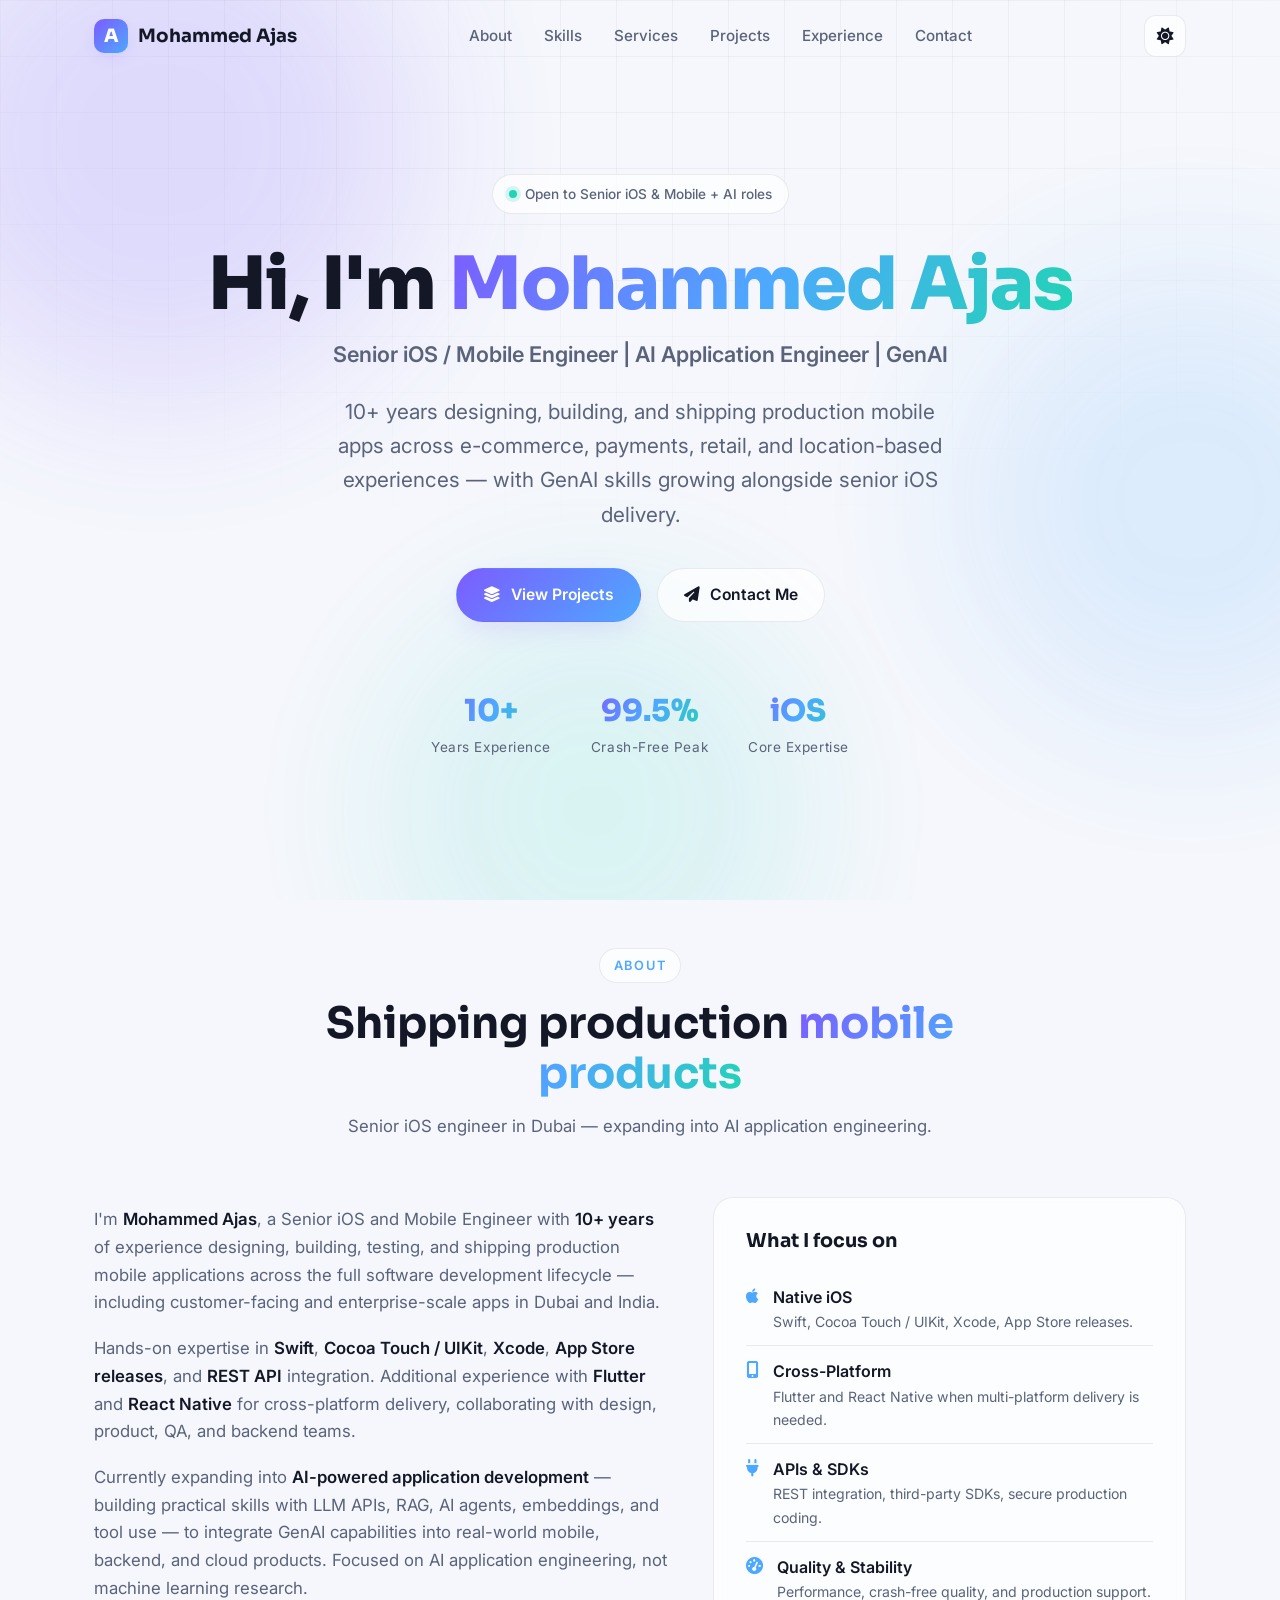
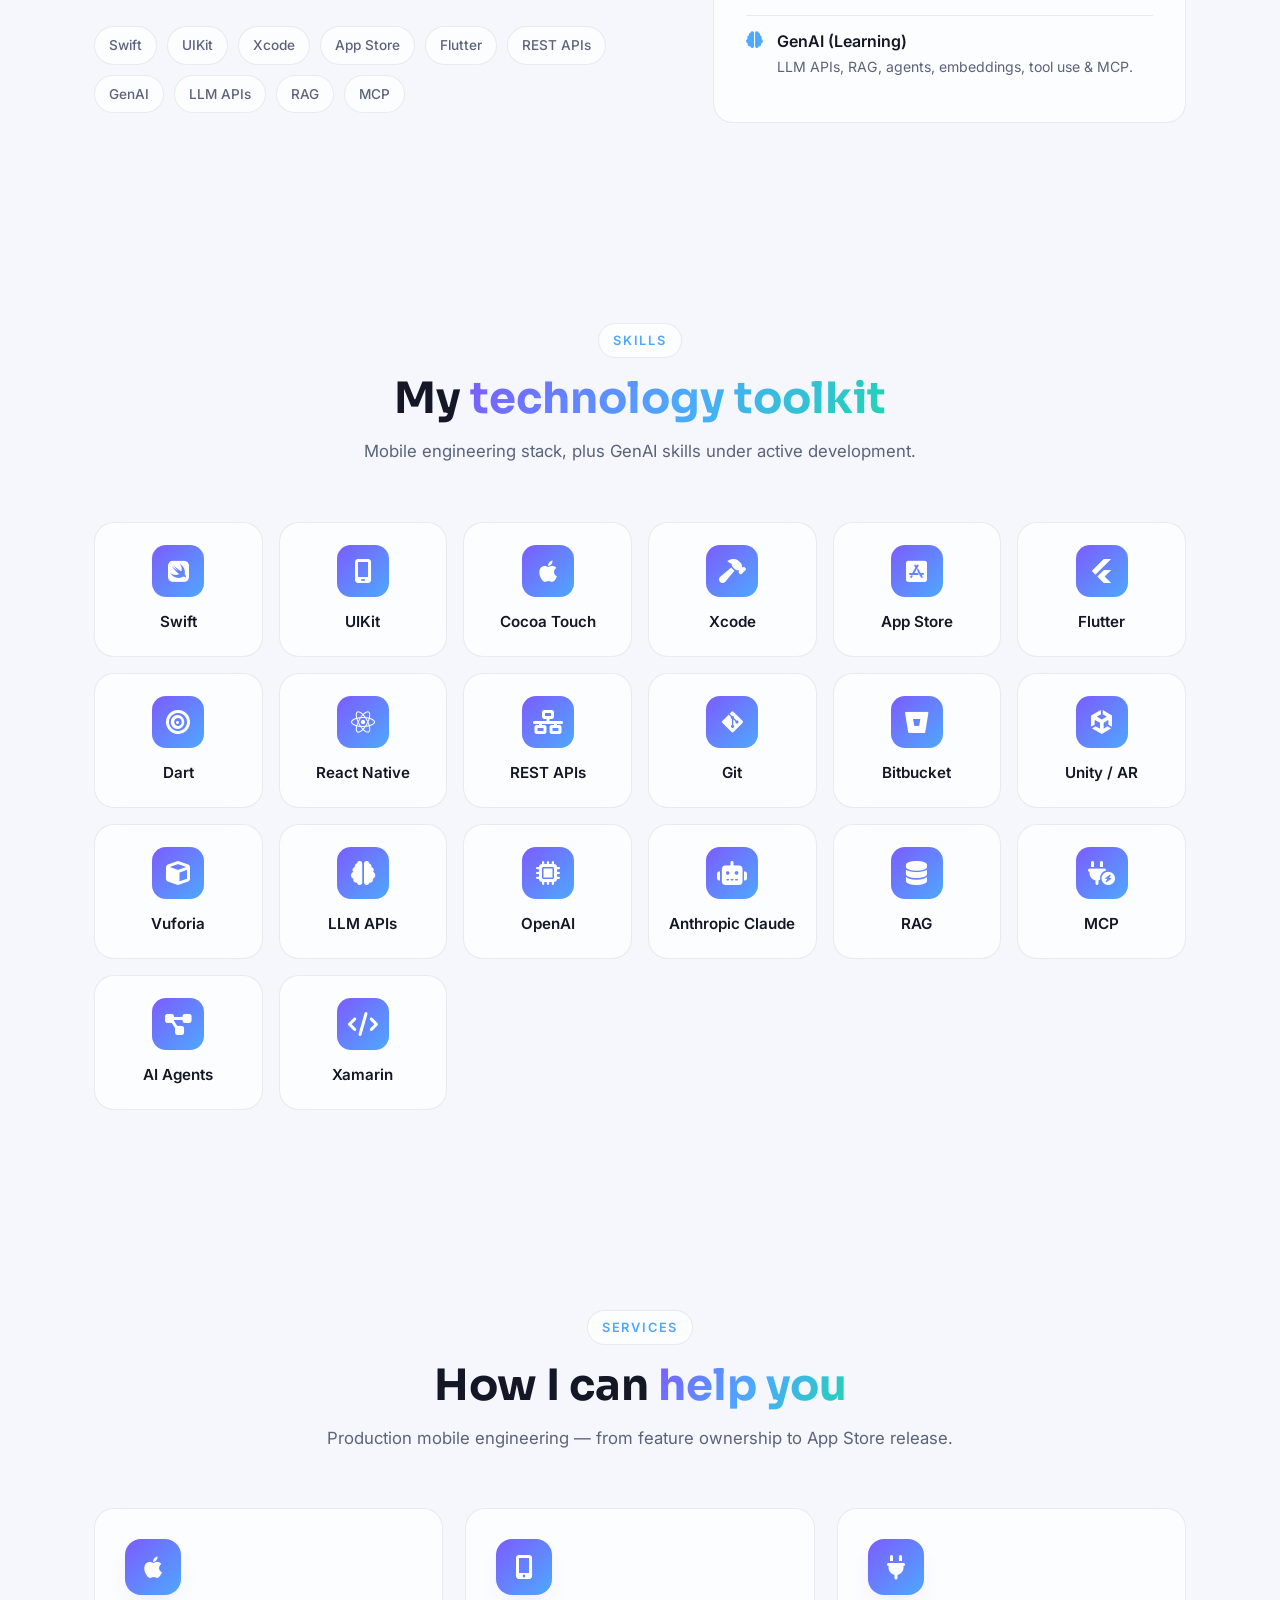
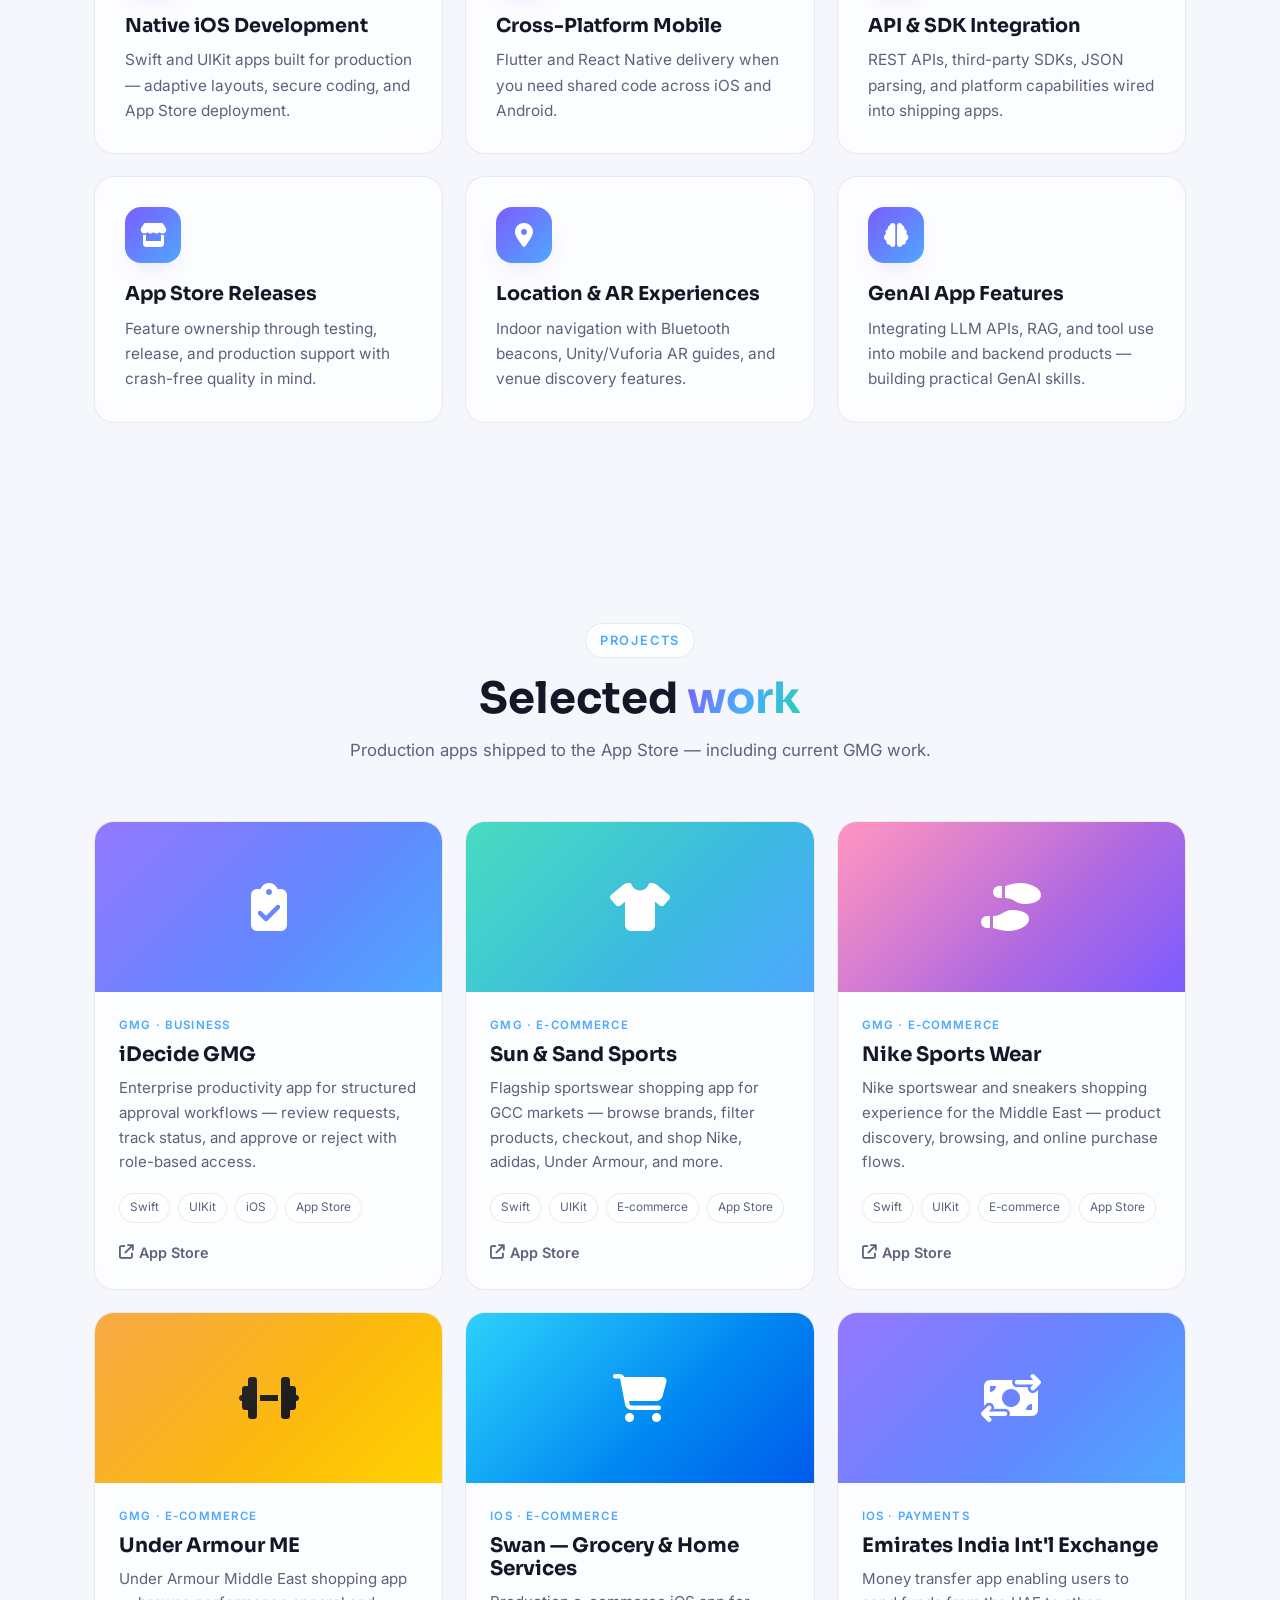
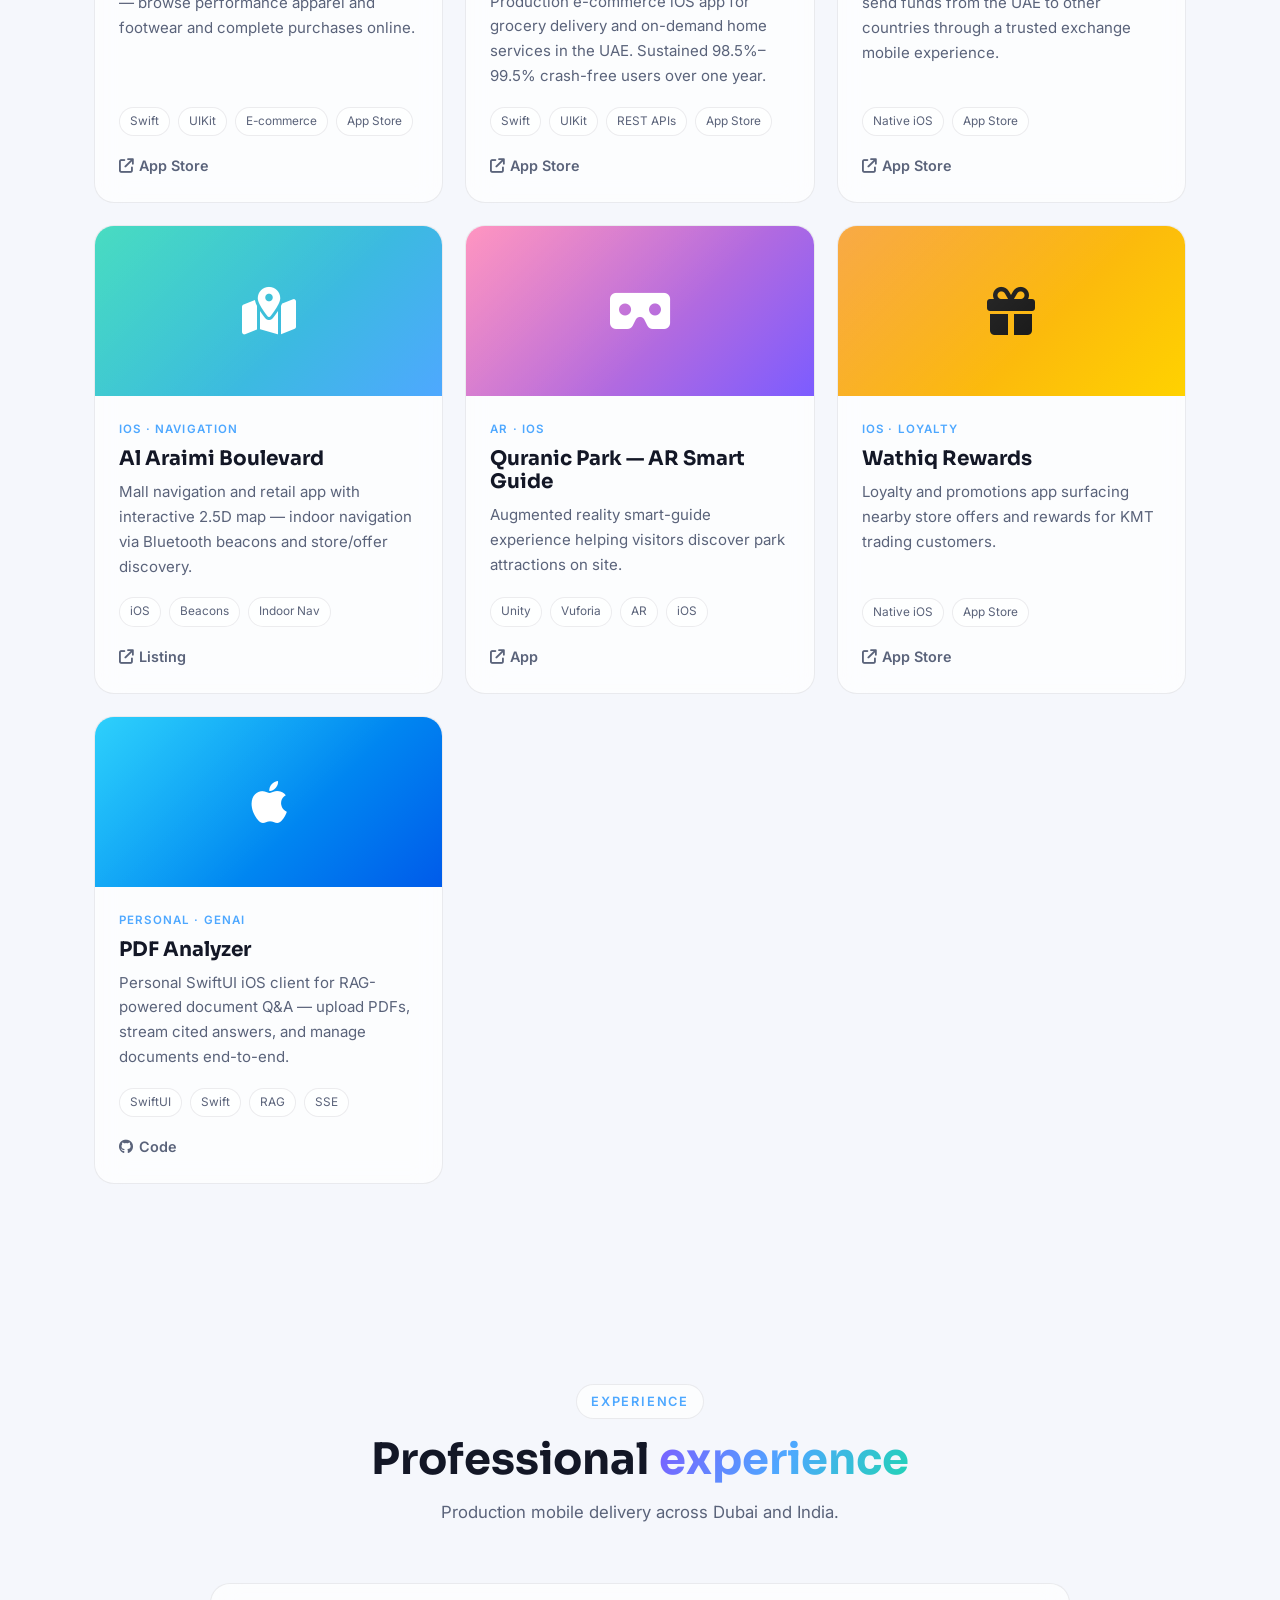
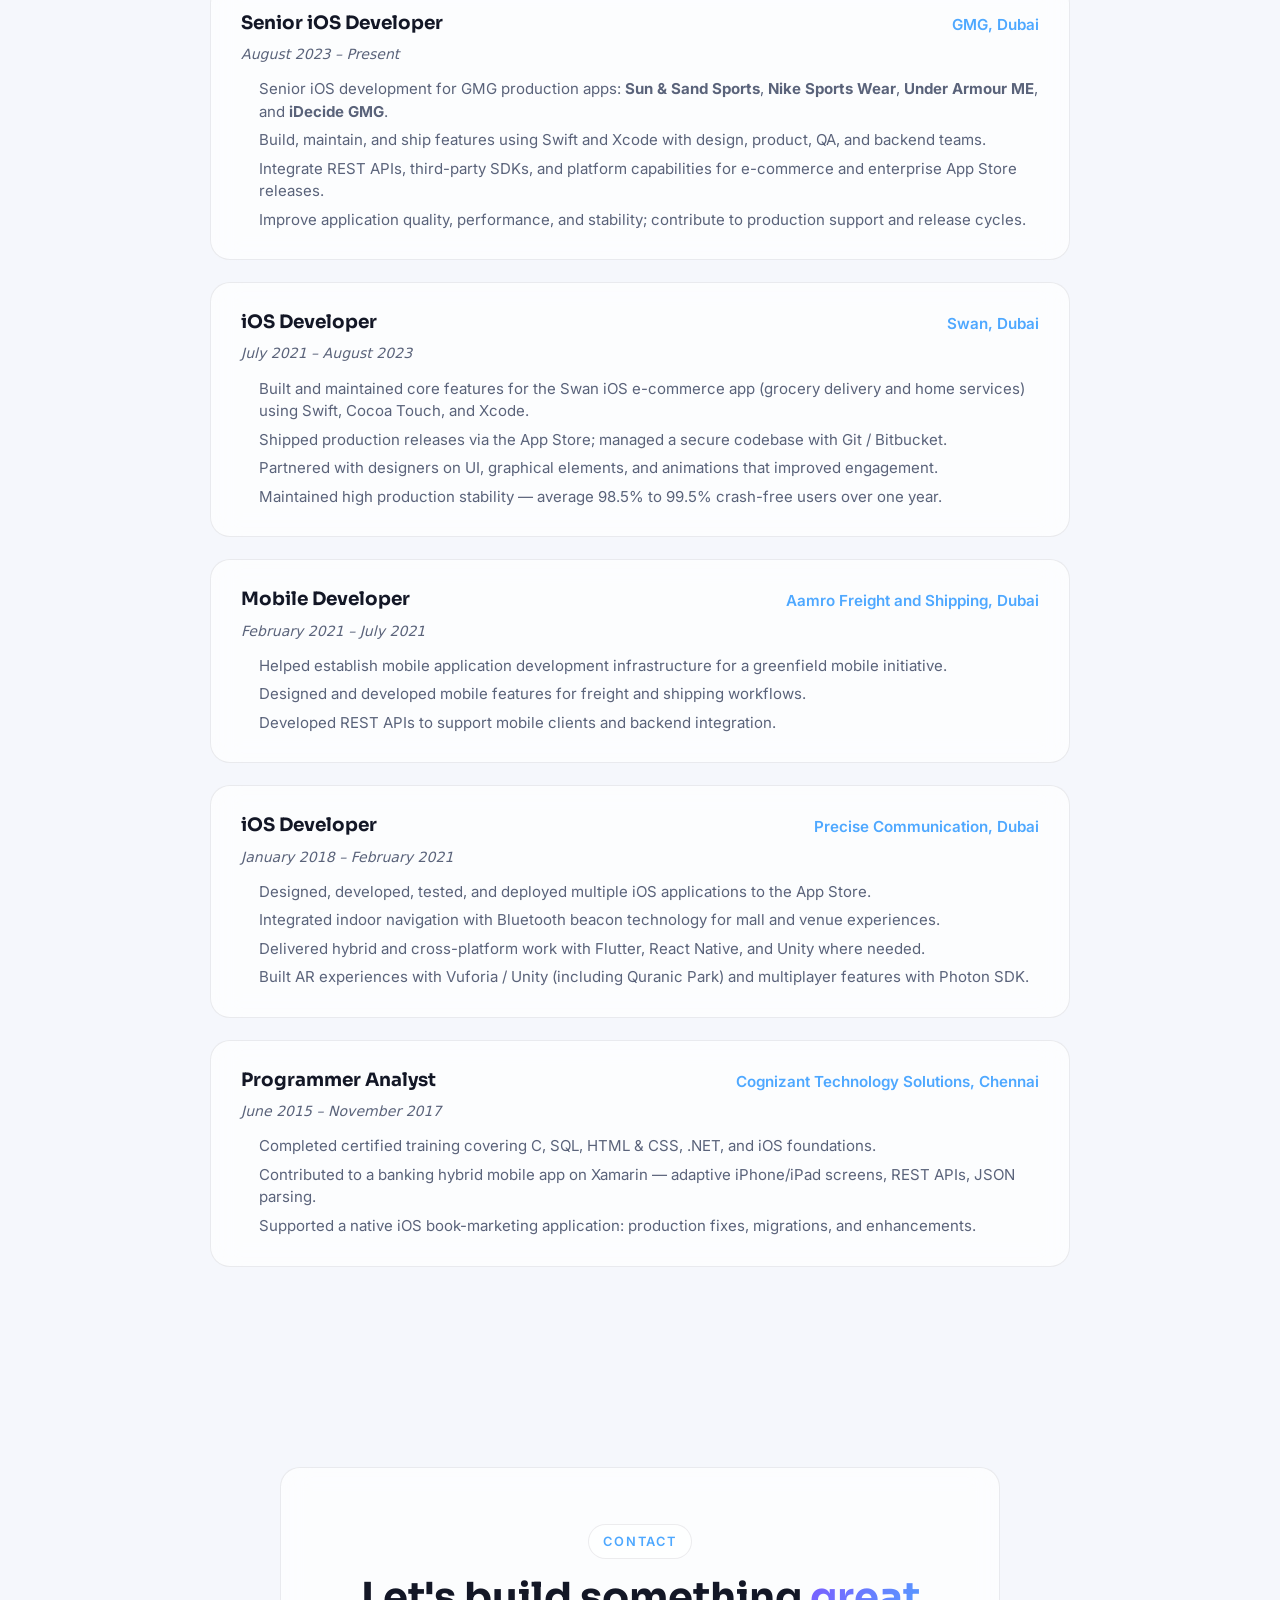
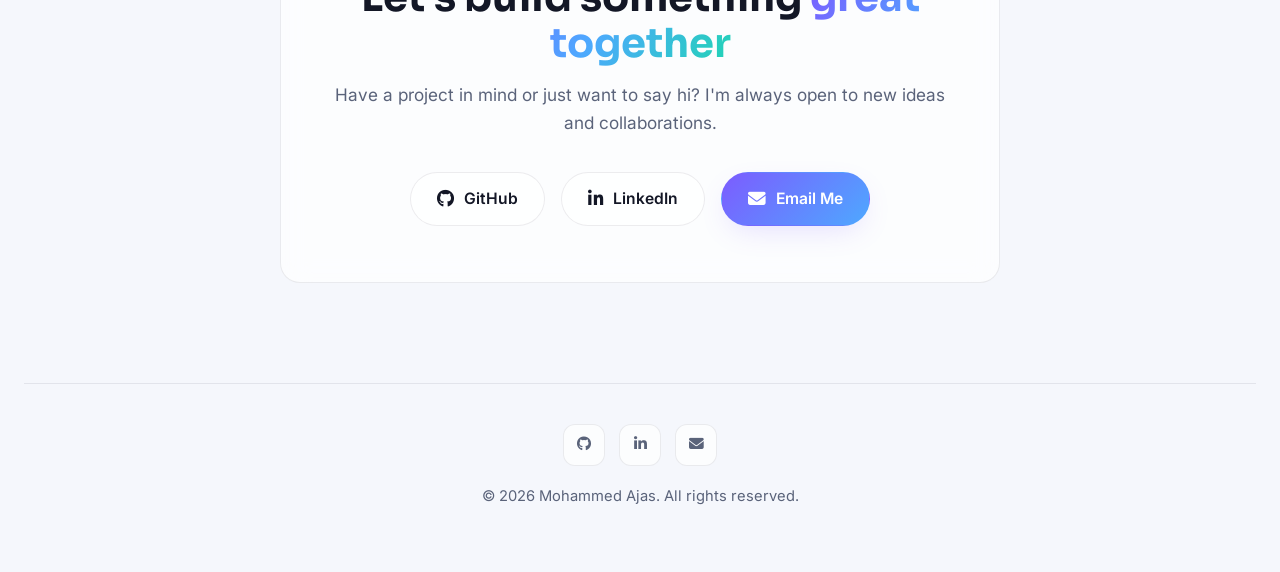
==== commit a31d2c96: "my changes" ====
--- a/index.html
+++ b/index.html
@@ -5,21 +5,21 @@
   <meta name="viewport" content="width=device-width, initial-scale=1.0" />
 
   <!-- ============================ SEO META ============================ -->
-  <title>Mohammed Ajas — iOS Developer & Software Engineer</title>
-  <meta name="description" content="Mohammed Ajas — iOS developer specializing in native Apple apps with Swift & SwiftUI. Also building AI-powered web & mobile applications with Flutter, Next.js, Node.js, LLMs, and MCP." />
+  <title>Mohammed Ajas — Senior iOS / Mobile Engineer | AI Application Engineer</title>
+  <meta name="description" content="Mohammed Ajas — Senior iOS and Mobile Engineer with 10+ years shipping production apps in Dubai. Swift, UIKit, Flutter, App Store releases. Expanding into GenAI: LLMs, RAG, agents, and MCP." />
   <meta name="author" content="Mohammed Ajas" />
-  <meta name="keywords" content="Mohammed Ajas, iOS Developer, Swift, SwiftUI, Software Developer, AI Developer, LLM Integration, MCP, Flutter, Next.js, Node.js, Mobile Developer, Workflow Automation" />
+  <meta name="keywords" content="Mohammed Ajas, Senior iOS Engineer, Mobile Engineer, Swift, UIKit, Cocoa Touch, Xcode, App Store, Flutter, REST API, GenAI, AI Application Engineer, RAG, LLM, Dubai" />
   <meta name="theme-color" content="#0b0f1a" />
   <link rel="canonical" href="https://mohammedajas.github.io/" />
 
   <!-- Open Graph / Social -->
   <meta property="og:type" content="website" />
-  <meta property="og:title" content="Mohammed Ajas — iOS Developer & Software Engineer" />
-  <meta property="og:description" content="iOS expertise with Swift & SwiftUI. Also AI, LLMs, MCP, Flutter, Next.js, and Node.js." />
+  <meta property="og:title" content="Mohammed Ajas — Senior iOS / Mobile Engineer | AI Application Engineer" />
+  <meta property="og:description" content="10+ years shipping production mobile apps — Swift, UIKit, Flutter. Expanding into GenAI application engineering." />
   <meta property="og:url" content="https://mohammedajas.github.io/" />
   <meta name="twitter:card" content="summary_large_image" />
-  <meta name="twitter:title" content="Mohammed Ajas — iOS Developer & Software Engineer" />
-  <meta name="twitter:description" content="iOS developer building native Apple apps — plus AI-powered web & mobile products." />
+  <meta name="twitter:title" content="Mohammed Ajas — Senior iOS / Mobile Engineer | AI Application Engineer" />
+  <meta name="twitter:description" content="Senior iOS / Mobile Engineer in Dubai. Swift · UIKit · Flutter · GenAI." />
 
   <!-- Favicon (inline SVG, no external dependency) -->
   <link rel="icon" href="data:image/svg+xml,<svg xmlns='http://www.w3.org/2000/svg' viewBox='0 0 100 100'><text y='.9em' font-size='90' font-family='Arial,sans-serif' font-weight='bold' fill='%237c5cff'>A</text></svg>" />
@@ -37,9 +37,9 @@
     "@context": "https://schema.org",
     "@type": "Person",
     "name": "Mohammed Ajas",
-    "jobTitle": "iOS Developer & Software Engineer",
-    "description": "iOS developer specializing in Swift and SwiftUI, also building AI-powered web & mobile applications.",
-    "knowsAbout": ["iOS", "Swift", "SwiftUI", "AI Applications", "LLM Integrations", "Model Context Protocol", "Flutter", "Next.js", "Node.js", "Workflow Automation"],
+    "jobTitle": "Senior iOS / Mobile Engineer | AI Application Engineer",
+    "description": "Senior iOS and Mobile Engineer with 10+ years shipping production apps. Expanding into GenAI application engineering.",
+    "knowsAbout": ["iOS", "Swift", "UIKit", "Cocoa Touch", "Xcode", "App Store", "Flutter", "REST APIs", "GenAI", "LLM APIs", "RAG", "MCP"],
     "url": "https://mohammedajas.github.io/"
   }
   </script>
@@ -386,12 +386,16 @@
     /* ============================================================
        EXPERIENCE
        ============================================================ */
-    .exp-grid { display: grid; gap: 22px; grid-template-columns: repeat(auto-fill, minmax(280px, 1fr)); }
-    .exp { padding: 30px; }
-    .exp:hover { transform: translateY(-6px); border-color: var(--card-hover-border); box-shadow: var(--shadow); }
-    .exp .ic { font-size: 1.7rem; margin-bottom: 16px; background: var(--grad-brand-3); -webkit-background-clip: text; background-clip: text; -webkit-text-fill-color: transparent; }
-    .exp h3 { font-size: 1.15rem; margin-bottom: 10px; }
-    .exp p { color: var(--text-muted); font-size: 0.95rem; }
+    .exp-list { display: flex; flex-direction: column; gap: 22px; max-width: 860px; margin: 0 auto; }
+    .exp { padding: 28px 30px; }
+    .exp:hover { transform: translateY(-4px); border-color: var(--card-hover-border); box-shadow: var(--shadow); }
+    .exp .exp-top { display: flex; flex-wrap: wrap; justify-content: space-between; gap: 8px 16px; margin-bottom: 6px; }
+    .exp h3 { font-size: 1.15rem; margin: 0; }
+    .exp .company { color: var(--brand-2); font-weight: 600; font-size: 0.95rem; }
+    .exp .meta { color: var(--text-muted); font-size: 0.88rem; font-style: italic; margin-bottom: 12px; }
+    .exp ul { padding-left: 18px; margin: 0; }
+    .exp li { color: var(--text-muted); font-size: 0.94rem; margin-bottom: 6px; line-height: 1.5; }
+    .exp li:last-child { margin-bottom: 0; }
 
     /* ============================================================
        CONTACT
@@ -511,18 +515,18 @@
     <!-- ============================ HERO ============================ -->
     <section class="hero" id="home">
       <div class="container">
-        <span class="badge reveal"><span class="dot" aria-hidden="true"></span> Available for freelance projects</span>
+        <span class="badge reveal"><span class="dot" aria-hidden="true"></span> Open to Senior iOS &amp; Mobile + AI roles</span>
         <h1 class="reveal">Hi, I'm <span class="gradient-text">Mohammed Ajas</span></h1>
-        <p class="role reveal">iOS Developer &amp; Software Engineer</p>
-        <p class="tagline reveal">Specializing in native iOS apps with Swift &amp; SwiftUI — also building AI-powered web &amp; mobile products, from intelligent assistants to full-stack platforms that ship.</p>
+        <p class="role reveal">Senior iOS / Mobile Engineer | AI Application Engineer | GenAI</p>
+        <p class="tagline reveal">10+ years designing, building, and shipping production mobile apps across e-commerce, payments, retail, and location-based experiences — with GenAI skills growing alongside senior iOS delivery.</p>
         <div class="hero-cta reveal">
           <a href="#projects" class="btn btn-primary"><i class="fa-solid fa-layer-group" aria-hidden="true"></i> View Projects</a>
           <a href="#contact" class="btn btn-ghost"><i class="fa-solid fa-paper-plane" aria-hidden="true"></i> Contact Me</a>
         </div>
 
         <div class="hero-stats reveal">
-          <div class="stat"><div class="num gradient-text">5+</div><div class="lbl">Years Building</div></div>
-          <div class="stat"><div class="num gradient-text">30+</div><div class="lbl">Projects Shipped</div></div>
+          <div class="stat"><div class="num gradient-text">10+</div><div class="lbl">Years Experience</div></div>
+          <div class="stat"><div class="num gradient-text">99.5%</div><div class="lbl">Crash-Free Peak</div></div>
           <div class="stat"><div class="num gradient-text">iOS</div><div class="lbl">Core Expertise</div></div>
         </div>
       </div>
@@ -533,31 +537,30 @@
       <div class="container">
         <div class="section-head reveal">
           <span class="eyebrow">About</span>
-          <h2>Turning ideas into <span class="gradient-text">polished products</span></h2>
-          <p>An iOS-first developer who also ships AI-powered web and mobile experiences.</p>
+          <h2>Shipping production <span class="gradient-text">mobile products</span></h2>
+          <p>Senior iOS engineer in Dubai — expanding into AI application engineering.</p>
         </div>
 
         <div class="about-grid">
           <div class="about-text reveal">
-            <p>I'm <strong>Mohammed Ajas</strong>, an iOS developer and software engineer who designs and builds native Apple apps — and modern web &amp; mobile products with AI at their core. I help startups and businesses transform ideas into polished, production-ready products.</p>
-            <p>My main expertise is <strong>iOS development</strong> with <strong>Swift</strong> and <strong>SwiftUI</strong>. I also specialize in <strong>AI applications</strong>, <strong>LLM integrations</strong>, and the <strong>Model Context Protocol (MCP)</strong> — connecting large language models to real tools and data. Alongside that, I build <strong>workflow automation</strong> and full-stack systems using <strong>Flutter</strong>, <strong>Next.js</strong>, <strong>Node.js</strong>, and well-designed <strong>REST APIs</strong>.</p>
-            <p>My focus is always the same: clean architecture, thoughtful UX, and software that genuinely makes work easier.</p>
+            <p>I'm <strong>Mohammed Ajas</strong>, a Senior iOS and Mobile Engineer with <strong>10+ years</strong> of experience designing, building, testing, and shipping production mobile applications across the full software development lifecycle — including customer-facing and enterprise-scale apps in Dubai and India.</p>
+            <p>Hands-on expertise in <strong>Swift</strong>, <strong>Cocoa Touch / UIKit</strong>, <strong>Xcode</strong>, <strong>App Store releases</strong>, and <strong>REST API</strong> integration. Additional experience with <strong>Flutter</strong> and <strong>React Native</strong> for cross-platform delivery, collaborating with design, product, QA, and backend teams.</p>
+            <p>Currently expanding into <strong>AI-powered application development</strong> — building practical skills with LLM APIs, RAG, AI agents, embeddings, and tool use — to integrate GenAI capabilities into real-world mobile, backend, and cloud products. Focused on AI application engineering, not machine learning research.</p>
             <div class="about-tags">
-              <span>iOS</span><span>Swift</span><span>SwiftUI</span>
-              <span>AI Applications</span><span>LLM Integrations</span><span>MCP</span>
-              <span>Workflow Automation</span><span>Flutter</span><span>Next.js</span>
-              <span>Node.js</span><span>REST APIs</span>
+              <span>Swift</span><span>UIKit</span><span>Xcode</span>
+              <span>App Store</span><span>Flutter</span><span>REST APIs</span>
+              <span>GenAI</span><span>LLM APIs</span><span>RAG</span><span>MCP</span>
             </div>
           </div>
 
           <aside class="about-card glass reveal">
             <h3>What I focus on</h3>
             <ul class="focus-list">
-              <li><i class="fa-brands fa-apple" aria-hidden="true"></i><div><div class="ft">iOS Development</div><div class="fd">Native apps with Swift, SwiftUI, and Apple frameworks.</div></div></li>
-              <li><i class="fa-solid fa-robot" aria-hidden="true"></i><div><div class="ft">AI &amp; LLM Engineering</div><div class="fd">Assistants, RAG, and Claude / OpenAI integrations.</div></div></li>
-              <li><i class="fa-solid fa-plug-circle-bolt" aria-hidden="true"></i><div><div class="ft">MCP &amp; Tooling</div><div class="fd">Connecting models to real data and actions.</div></div></li>
-              <li><i class="fa-solid fa-gears" aria-hidden="true"></i><div><div class="ft">Automation</div><div class="fd">Removing repetitive work with smart pipelines.</div></div></li>
-              <li><i class="fa-solid fa-mobile-screen-button" aria-hidden="true"></i><div><div class="ft">Mobile &amp; Web</div><div class="fd">Flutter apps and Next.js platforms end-to-end.</div></div></li>
+              <li><i class="fa-brands fa-apple" aria-hidden="true"></i><div><div class="ft">Native iOS</div><div class="fd">Swift, Cocoa Touch / UIKit, Xcode, App Store releases.</div></div></li>
+              <li><i class="fa-solid fa-mobile-screen-button" aria-hidden="true"></i><div><div class="ft">Cross-Platform</div><div class="fd">Flutter and React Native when multi-platform delivery is needed.</div></div></li>
+              <li><i class="fa-solid fa-plug" aria-hidden="true"></i><div><div class="ft">APIs &amp; SDKs</div><div class="fd">REST integration, third-party SDKs, secure production coding.</div></div></li>
+              <li><i class="fa-solid fa-gauge-high" aria-hidden="true"></i><div><div class="ft">Quality &amp; Stability</div><div class="fd">Performance, crash-free quality, and production support.</div></div></li>
+              <li><i class="fa-solid fa-brain" aria-hidden="true"></i><div><div class="ft">GenAI (Learning)</div><div class="fd">LLM APIs, RAG, agents, embeddings, tool use &amp; MCP.</div></div></li>
             </ul>
           </aside>
         </div>
@@ -570,7 +573,7 @@
         <div class="section-head reveal">
           <span class="eyebrow">Skills</span>
           <h2>My <span class="gradient-text">technology toolkit</span></h2>
-          <p>The languages, frameworks, and platforms I use to ship products.</p>
+          <p>Mobile engineering stack, plus GenAI skills under active development.</p>
         </div>
 
         <div class="skills-grid" id="skillsGrid">
@@ -585,18 +588,16 @@
         <div class="section-head reveal">
           <span class="eyebrow">Services</span>
           <h2>How I can <span class="gradient-text">help you</span></h2>
-          <p>End-to-end development services, with AI woven throughout.</p>
+          <p>Production mobile engineering — from feature ownership to App Store release.</p>
         </div>
 
         <div class="cards-grid">
-          <article class="service glass reveal"><div class="ic"><i class="fa-brands fa-apple" aria-hidden="true"></i></div><h3>iOS App Development</h3><p>Native iPhone and iPad apps built with Swift and SwiftUI — polished UI, solid architecture, App Store ready.</p></article>
-          <article class="service glass reveal"><div class="ic"><i class="fa-solid fa-robot" aria-hidden="true"></i></div><h3>AI Assistant Development</h3><p>Custom AI assistants powered by LLMs, with memory, tools, and context tailored to your domain.</p></article>
-          <article class="service glass reveal"><div class="ic"><i class="fa-solid fa-window-maximize" aria-hidden="true"></i></div><h3>Web Application Development</h3><p>Fast, scalable web apps with Next.js, React, and Node.js — from MVP to production.</p></article>
-          <article class="service glass reveal"><div class="ic"><i class="fa-solid fa-mobile-screen-button" aria-hidden="true"></i></div><h3>Cross-Platform Mobile</h3><p>Beautiful cross-platform mobile apps built with Flutter for iOS and Android.</p></article>
-          <article class="service glass reveal"><div class="ic"><i class="fa-solid fa-plug" aria-hidden="true"></i></div><h3>API Integration</h3><p>Reliable REST API design and third-party integrations that connect your systems together.</p></article>
-          <article class="service glass reveal"><div class="ic"><i class="fa-solid fa-gears" aria-hidden="true"></i></div><h3>Workflow Automation</h3><p>Automated pipelines and MCP-driven tools that eliminate repetitive manual work.</p></article>
-          <article class="service glass reveal"><div class="ic"><i class="fa-solid fa-comments" aria-hidden="true"></i></div><h3>AI Chatbots</h3><p>Conversational chatbots for support, sales, and internal knowledge — on web or messaging.</p></article>
-          <article class="service glass reveal"><div class="ic"><i class="fa-solid fa-screwdriver-wrench" aria-hidden="true"></i></div><h3>Developer Tools</h3><p>Internal tools, CLIs, and dashboards that boost your team's productivity.</p></article>
+          <article class="service glass reveal"><div class="ic"><i class="fa-brands fa-apple" aria-hidden="true"></i></div><h3>Native iOS Development</h3><p>Swift and UIKit apps built for production — adaptive layouts, secure coding, and App Store deployment.</p></article>
+          <article class="service glass reveal"><div class="ic"><i class="fa-solid fa-mobile-screen-button" aria-hidden="true"></i></div><h3>Cross-Platform Mobile</h3><p>Flutter and React Native delivery when you need shared code across iOS and Android.</p></article>
+          <article class="service glass reveal"><div class="ic"><i class="fa-solid fa-plug" aria-hidden="true"></i></div><h3>API &amp; SDK Integration</h3><p>REST APIs, third-party SDKs, JSON parsing, and platform capabilities wired into shipping apps.</p></article>
+          <article class="service glass reveal"><div class="ic"><i class="fa-solid fa-store" aria-hidden="true"></i></div><h3>App Store Releases</h3><p>Feature ownership through testing, release, and production support with crash-free quality in mind.</p></article>
+          <article class="service glass reveal"><div class="ic"><i class="fa-solid fa-location-dot" aria-hidden="true"></i></div><h3>Location &amp; AR Experiences</h3><p>Indoor navigation with Bluetooth beacons, Unity/Vuforia AR guides, and venue discovery features.</p></article>
+          <article class="service glass reveal"><div class="ic"><i class="fa-solid fa-brain" aria-hidden="true"></i></div><h3>GenAI App Features</h3><p>Integrating LLM APIs, RAG, and tool use into mobile and backend products — building practical GenAI skills.</p></article>
         </div>
       </div>
     </section>
@@ -607,62 +608,117 @@
         <div class="section-head reveal">
           <span class="eyebrow">Projects</span>
           <h2>Selected <span class="gradient-text">work</span></h2>
-          <p>Real products from my repos — iOS, AI/RAG, Flutter, and web.</p>
+          <p>Production apps shipped to the App Store — including current GMG work.</p>
         </div>
 
         <div class="cards-grid">
           <article class="project glass reveal">
-            <div class="thumb g1"><i class="fa-brands fa-apple" aria-hidden="true"></i></div>
+            <div class="thumb g1"><i class="fa-solid fa-clipboard-check" aria-hidden="true"></i></div>
             <div class="body">
-              <span class="tag">iOS · AI · RAG</span>
+              <span class="tag">GMG · Business</span>
+              <h3>iDecide GMG</h3>
+              <p>Enterprise productivity app for structured approval workflows — review requests, track status, and approve or reject with role-based access.</p>
+              <div class="stack"><span>Swift</span><span>UIKit</span><span>iOS</span><span>App Store</span></div>
+              <div class="links"><a href="https://apps.apple.com/us/app/idecide-gmg/id6757460858" target="_blank" rel="noopener noreferrer"><i class="fa-solid fa-arrow-up-right-from-square" aria-hidden="true"></i> App Store</a></div>
+            </div>
+          </article>
+
+          <article class="project glass reveal">
+            <div class="thumb g2"><i class="fa-solid fa-shirt" aria-hidden="true"></i></div>
+            <div class="body">
+              <span class="tag">GMG · E-commerce</span>
+              <h3>Sun &amp; Sand Sports</h3>
+              <p>Flagship sportswear shopping app for GCC markets — browse brands, filter products, checkout, and shop Nike, adidas, Under Armour, and more.</p>
+              <div class="stack"><span>Swift</span><span>UIKit</span><span>E-commerce</span><span>App Store</span></div>
+              <div class="links"><a href="https://apps.apple.com/us/app/sun-sand-sports-shop-online/id1163601891" target="_blank" rel="noopener noreferrer"><i class="fa-solid fa-arrow-up-right-from-square" aria-hidden="true"></i> App Store</a></div>
+            </div>
+          </article>
+
+          <article class="project glass reveal">
+            <div class="thumb g3"><i class="fa-solid fa-shoe-prints" aria-hidden="true"></i></div>
+            <div class="body">
+              <span class="tag">GMG · E-commerce</span>
+              <h3>Nike Sports Wear</h3>
+              <p>Nike sportswear and sneakers shopping experience for the Middle East — product discovery, browsing, and online purchase flows.</p>
+              <div class="stack"><span>Swift</span><span>UIKit</span><span>E-commerce</span><span>App Store</span></div>
+              <div class="links"><a href="https://apps.apple.com/us/app/nike-sports-wear-sneakers/id6444790147" target="_blank" rel="noopener noreferrer"><i class="fa-solid fa-arrow-up-right-from-square" aria-hidden="true"></i> App Store</a></div>
+            </div>
+          </article>
+
+          <article class="project glass reveal">
+            <div class="thumb g4"><i class="fa-solid fa-dumbbell" aria-hidden="true"></i></div>
+            <div class="body">
+              <span class="tag">GMG · E-commerce</span>
+              <h3>Under Armour ME</h3>
+              <p>Under Armour Middle East shopping app — browse performance apparel and footwear and complete purchases online.</p>
+              <div class="stack"><span>Swift</span><span>UIKit</span><span>E-commerce</span><span>App Store</span></div>
+              <div class="links"><a href="https://apps.apple.com/us/app/under-armour-me-shop-online/id1591394964" target="_blank" rel="noopener noreferrer"><i class="fa-solid fa-arrow-up-right-from-square" aria-hidden="true"></i> App Store</a></div>
+            </div>
+          </article>
+
+          <article class="project glass reveal">
+            <div class="thumb g5"><i class="fa-solid fa-cart-shopping" aria-hidden="true"></i></div>
+            <div class="body">
+              <span class="tag">iOS · E-commerce</span>
+              <h3>Swan — Grocery &amp; Home Services</h3>
+              <p>Production e-commerce iOS app for grocery delivery and on-demand home services in the UAE. Sustained 98.5%–99.5% crash-free users over one year.</p>
+              <div class="stack"><span>Swift</span><span>UIKit</span><span>REST APIs</span><span>App Store</span></div>
+              <div class="links"><a href="https://apps.apple.com/ae/app/swan-grocery-cleaning-more/id1427145097" target="_blank" rel="noopener noreferrer"><i class="fa-solid fa-arrow-up-right-from-square" aria-hidden="true"></i> App Store</a></div>
+            </div>
+          </article>
+
+          <article class="project glass reveal">
+            <div class="thumb g1"><i class="fa-solid fa-money-bill-transfer" aria-hidden="true"></i></div>
+            <div class="body">
+              <span class="tag">iOS · Payments</span>
+              <h3>Emirates India Int'l Exchange</h3>
+              <p>Money transfer app enabling users to send funds from the UAE to other countries through a trusted exchange mobile experience.</p>
+              <div class="stack"><span>Native iOS</span><span>App Store</span></div>
+              <div class="links"><a href="https://apps.apple.com/us/app/emirates-india-intl-exchange/id1281319984" target="_blank" rel="noopener noreferrer"><i class="fa-solid fa-arrow-up-right-from-square" aria-hidden="true"></i> App Store</a></div>
+            </div>
+          </article>
+
+          <article class="project glass reveal">
+            <div class="thumb g2"><i class="fa-solid fa-map-location-dot" aria-hidden="true"></i></div>
+            <div class="body">
+              <span class="tag">iOS · Navigation</span>
+              <h3>Al Araimi Boulevard</h3>
+              <p>Mall navigation and retail app with interactive 2.5D map — indoor navigation via Bluetooth beacons and store/offer discovery.</p>
+              <div class="stack"><span>iOS</span><span>Beacons</span><span>Indoor Nav</span></div>
+              <div class="links"><a href="https://m.apkpure.com/al-araimi-boulevard-ablvd/com.ep.ablvd" target="_blank" rel="noopener noreferrer"><i class="fa-solid fa-arrow-up-right-from-square" aria-hidden="true"></i> Listing</a></div>
+            </div>
+          </article>
+
+          <article class="project glass reveal">
+            <div class="thumb g3"><i class="fa-solid fa-vr-cardboard" aria-hidden="true"></i></div>
+            <div class="body">
+              <span class="tag">AR · iOS</span>
+              <h3>Quranic Park — AR Smart Guide</h3>
+              <p>Augmented reality smart-guide experience helping visitors discover park attractions on site.</p>
+              <div class="stack"><span>Unity</span><span>Vuforia</span><span>AR</span><span>iOS</span></div>
+              <div class="links"><a href="https://appadvice.com/app/quranic-park/1437561036" target="_blank" rel="noopener noreferrer"><i class="fa-solid fa-arrow-up-right-from-square" aria-hidden="true"></i> App</a></div>
+            </div>
+          </article>
+
+          <article class="project glass reveal">
+            <div class="thumb g4"><i class="fa-solid fa-gift" aria-hidden="true"></i></div>
+            <div class="body">
+              <span class="tag">iOS · Loyalty</span>
+              <h3>Wathiq Rewards</h3>
+              <p>Loyalty and promotions app surfacing nearby store offers and rewards for KMT trading customers.</p>
+              <div class="stack"><span>Native iOS</span><span>App Store</span></div>
+              <div class="links"><a href="https://apps.apple.com/us/app/id1479329805" target="_blank" rel="noopener noreferrer"><i class="fa-solid fa-arrow-up-right-from-square" aria-hidden="true"></i> App Store</a></div>
+            </div>
+          </article>
+
+          <article class="project glass reveal">
+            <div class="thumb g5"><i class="fa-brands fa-apple" aria-hidden="true"></i></div>
+            <div class="body">
+              <span class="tag">Personal · GenAI</span>
               <h3>PDF Analyzer</h3>
-              <p>SwiftUI iOS client for RAG-powered document Q&amp;A — upload PDFs, stream cited answers, and manage documents end-to-end.</p>
-              <div class="stack"><span>SwiftUI</span><span>Swift</span><span>SSE</span><span>Keychain</span></div>
+              <p>Personal SwiftUI iOS client for RAG-powered document Q&amp;A — upload PDFs, stream cited answers, and manage documents end-to-end.</p>
+              <div class="stack"><span>SwiftUI</span><span>Swift</span><span>RAG</span><span>SSE</span></div>
               <div class="links"><a href="https://github.com/mohammedajas/PDFAnalyzer" target="_blank" rel="noopener noreferrer"><i class="fa-brands fa-github" aria-hidden="true"></i> Code</a></div>
-            </div>
-          </article>
-
-          <article class="project glass reveal">
-            <div class="thumb g2"><i class="fa-solid fa-server" aria-hidden="true"></i></div>
-            <div class="body">
-              <span class="tag">AI · Backend</span>
-              <h3>PDF Analyzer API</h3>
-              <p>FastAPI RAG backend with JWT auth, PDF ingestion, pgvector search, multi-provider LLMs, and streaming chat with citations.</p>
-              <div class="stack"><span>FastAPI</span><span>PostgreSQL</span><span>pgvector</span><span>OpenAI</span></div>
-              <div class="links"><a href="https://github.com/mohammedajas/pdfanalyzer-api" target="_blank" rel="noopener noreferrer"><i class="fa-brands fa-github" aria-hidden="true"></i> Code</a></div>
-            </div>
-          </article>
-
-          <article class="project glass reveal">
-            <div class="thumb g3"><i class="fa-solid fa-chart-line" aria-hidden="true"></i></div>
-            <div class="body">
-              <span class="tag">Flutter · Finance</span>
-              <h3>Stock Pattern Predictor</h3>
-              <p>Flutter app that predicts next-day moves via historical pattern matching, local SQLite cache, and chart visualizations.</p>
-              <div class="stack"><span>Flutter</span><span>Dart</span><span>Drift</span><span>Twelve Data</span></div>
-              <div class="links"><a href="https://github.com/mohammedajas/ownStockAnalyzer" target="_blank" rel="noopener noreferrer"><i class="fa-brands fa-github" aria-hidden="true"></i> Code</a></div>
-            </div>
-          </article>
-
-          <article class="project glass reveal">
-            <div class="thumb g4"><i class="fa-solid fa-circle-check" aria-hidden="true"></i></div>
-            <div class="body">
-              <span class="tag">Flutter · Mobile</span>
-              <h3>Offline Habit Tracker</h3>
-              <p>Cross-platform Flutter habit tracker that works offline — track routines without depending on a constant connection.</p>
-              <div class="stack"><span>Flutter</span><span>Dart</span></div>
-              <div class="links"><a href="https://github.com/mohammedajas/OfflineHabitTracker" target="_blank" rel="noopener noreferrer"><i class="fa-brands fa-github" aria-hidden="true"></i> Code</a></div>
-            </div>
-          </article>
-
-          <article class="project glass reveal">
-            <div class="thumb g5"><i class="fa-solid fa-building" aria-hidden="true"></i></div>
-            <div class="body">
-              <span class="tag">Web · Client</span>
-              <h3>AKSG Contracting Website</h3>
-              <p>Production company site for AKSG Building Contracting LLC — Next.js static export, Tailwind, and a contact form.</p>
-              <div class="stack"><span>Next.js</span><span>TypeScript</span><span>Tailwind</span></div>
-              <div class="links"><a href="https://github.com/mohammedajas/aksggroup.com" target="_blank" rel="noopener noreferrer"><i class="fa-brands fa-github" aria-hidden="true"></i> Code</a></div>
             </div>
           </article>
         </div>
@@ -674,17 +730,78 @@
       <div class="container">
         <div class="section-head reveal">
           <span class="eyebrow">Experience</span>
-          <h2>Where I bring <span class="gradient-text">value</span></h2>
-          <p>Areas where I've built deep, hands-on expertise.</p>
-        </div>
-
-        <div class="exp-grid">
-          <article class="exp glass reveal"><div class="ic"><i class="fa-brands fa-apple" aria-hidden="true"></i></div><h3>iOS Development</h3><p>Building native Apple apps with Swift and SwiftUI — from architecture to App Store release.</p></article>
-          <article class="exp glass reveal"><div class="ic"><i class="fa-solid fa-layer-group" aria-hidden="true"></i></div><h3>Full Stack Development</h3><p>Architecting complete products — frontend, backend, and database — with clean, scalable code.</p></article>
-          <article class="exp glass reveal"><div class="ic"><i class="fa-solid fa-brain" aria-hidden="true"></i></div><h3>AI Integration</h3><p>Embedding LLMs, MCP, and intelligent features into real-world applications.</p></article>
-          <article class="exp glass reveal"><div class="ic"><i class="fa-solid fa-robot" aria-hidden="true"></i></div><h3>Automation</h3><p>Designing automation that removes repetitive work and scales operations.</p></article>
-          <article class="exp glass reveal"><div class="ic"><i class="fa-solid fa-gauge-high" aria-hidden="true"></i></div><h3>Performance Optimization</h3><p>Profiling and tuning apps for speed, efficiency, and a smooth user experience.</p></article>
-          <article class="exp glass reveal"><div class="ic"><i class="fa-solid fa-code" aria-hidden="true"></i></div><h3>API Development</h3><p>Designing robust, well-documented REST APIs that power web and mobile clients.</p></article>
+          <h2>Professional <span class="gradient-text">experience</span></h2>
+          <p>Production mobile delivery across Dubai and India.</p>
+        </div>
+
+        <div class="exp-list">
+          <article class="exp glass reveal">
+            <div class="exp-top">
+              <h3>Senior iOS Developer</h3>
+              <span class="company">GMG, Dubai</span>
+            </div>
+            <p class="meta">August 2023 – Present</p>
+            <ul>
+              <li>Senior iOS development for GMG production apps: <strong>Sun &amp; Sand Sports</strong>, <strong>Nike Sports Wear</strong>, <strong>Under Armour ME</strong>, and <strong>iDecide GMG</strong>.</li>
+              <li>Build, maintain, and ship features using Swift and Xcode with design, product, QA, and backend teams.</li>
+              <li>Integrate REST APIs, third-party SDKs, and platform capabilities for e-commerce and enterprise App Store releases.</li>
+              <li>Improve application quality, performance, and stability; contribute to production support and release cycles.</li>
+            </ul>
+          </article>
+
+          <article class="exp glass reveal">
+            <div class="exp-top">
+              <h3>iOS Developer</h3>
+              <span class="company">Swan, Dubai</span>
+            </div>
+            <p class="meta">July 2021 – August 2023</p>
+            <ul>
+              <li>Built and maintained core features for the Swan iOS e-commerce app (grocery delivery and home services) using Swift, Cocoa Touch, and Xcode.</li>
+              <li>Shipped production releases via the App Store; managed a secure codebase with Git / Bitbucket.</li>
+              <li>Partnered with designers on UI, graphical elements, and animations that improved engagement.</li>
+              <li>Maintained high production stability — average 98.5% to 99.5% crash-free users over one year.</li>
+            </ul>
+          </article>
+
+          <article class="exp glass reveal">
+            <div class="exp-top">
+              <h3>Mobile Developer</h3>
+              <span class="company">Aamro Freight and Shipping, Dubai</span>
+            </div>
+            <p class="meta">February 2021 – July 2021</p>
+            <ul>
+              <li>Helped establish mobile application development infrastructure for a greenfield mobile initiative.</li>
+              <li>Designed and developed mobile features for freight and shipping workflows.</li>
+              <li>Developed REST APIs to support mobile clients and backend integration.</li>
+            </ul>
+          </article>
+
+          <article class="exp glass reveal">
+            <div class="exp-top">
+              <h3>iOS Developer</h3>
+              <span class="company">Precise Communication, Dubai</span>
+            </div>
+            <p class="meta">January 2018 – February 2021</p>
+            <ul>
+              <li>Designed, developed, tested, and deployed multiple iOS applications to the App Store.</li>
+              <li>Integrated indoor navigation with Bluetooth beacon technology for mall and venue experiences.</li>
+              <li>Delivered hybrid and cross-platform work with Flutter, React Native, and Unity where needed.</li>
+              <li>Built AR experiences with Vuforia / Unity (including Quranic Park) and multiplayer features with Photon SDK.</li>
+            </ul>
+          </article>
+
+          <article class="exp glass reveal">
+            <div class="exp-top">
+              <h3>Programmer Analyst</h3>
+              <span class="company">Cognizant Technology Solutions, Chennai</span>
+            </div>
+            <p class="meta">June 2015 – November 2017</p>
+            <ul>
+              <li>Completed certified training covering C, SQL, HTML &amp; CSS, .NET, and iOS foundations.</li>
+              <li>Contributed to a banking hybrid mobile app on Xamarin — adaptive iPhone/iPad screens, REST APIs, JSON parsing.</li>
+              <li>Supported a native iOS book-marketing application: production fixes, migrations, and enhancements.</li>
+            </ul>
+          </article>
         </div>
       </div>
     </section>
@@ -726,30 +843,26 @@
        1. SKILLS — data-driven rendering
        ============================================================ */
     const skills = [
-      { name: "iOS",              icon: "fa-brands fa-apple" },
       { name: "Swift",            icon: "fa-brands fa-swift" },
-      { name: "SwiftUI",          icon: "fa-solid fa-paintbrush" },
       { name: "UIKit",            icon: "fa-solid fa-mobile-screen" },
+      { name: "Cocoa Touch",      icon: "fa-brands fa-apple" },
       { name: "Xcode",            icon: "fa-solid fa-hammer" },
+      { name: "App Store",        icon: "fa-brands fa-app-store-ios" },
       { name: "Flutter",          icon: "fa-brands fa-flutter" },
       { name: "Dart",             icon: "fa-solid fa-bullseye" },
-      { name: "JavaScript",       icon: "fa-brands fa-js" },
-      { name: "TypeScript",       icon: "fa-solid fa-code" },
-      { name: "Next.js",          icon: "fa-solid fa-n" },
-      { name: "React",            icon: "fa-brands fa-react" },
-      { name: "Node.js",          icon: "fa-brands fa-node-js" },
-      { name: "Express",          icon: "fa-solid fa-server" },
-      { name: "MongoDB",          icon: "fa-solid fa-leaf" },
-      { name: "PostgreSQL",       icon: "fa-solid fa-database" },
-      { name: "Firebase",         icon: "fa-solid fa-fire" },
-      { name: "Docker",           icon: "fa-brands fa-docker" },
+      { name: "React Native",     icon: "fa-brands fa-react" },
+      { name: "REST APIs",        icon: "fa-solid fa-network-wired" },
       { name: "Git",              icon: "fa-brands fa-git-alt" },
-      { name: "GitHub",           icon: "fa-brands fa-github" },
-      { name: "AI / LLMs",        icon: "fa-solid fa-brain" },
+      { name: "Bitbucket",        icon: "fa-brands fa-bitbucket" },
+      { name: "Unity / AR",       icon: "fa-brands fa-unity" },
+      { name: "Vuforia",          icon: "fa-solid fa-cube" },
+      { name: "LLM APIs",         icon: "fa-solid fa-brain" },
+      { name: "OpenAI",           icon: "fa-solid fa-microchip" },
       { name: "Anthropic Claude", icon: "fa-solid fa-robot" },
-      { name: "OpenAI",           icon: "fa-solid fa-microchip" },
+      { name: "RAG",              icon: "fa-solid fa-database" },
       { name: "MCP",              icon: "fa-solid fa-plug-circle-bolt" },
-      { name: "REST APIs",        icon: "fa-solid fa-network-wired" }
+      { name: "AI Agents",        icon: "fa-solid fa-diagram-project" },
+      { name: "Xamarin",          icon: "fa-solid fa-code" }
     ];
 
     const skillsGrid = document.getElementById("skillsGrid");
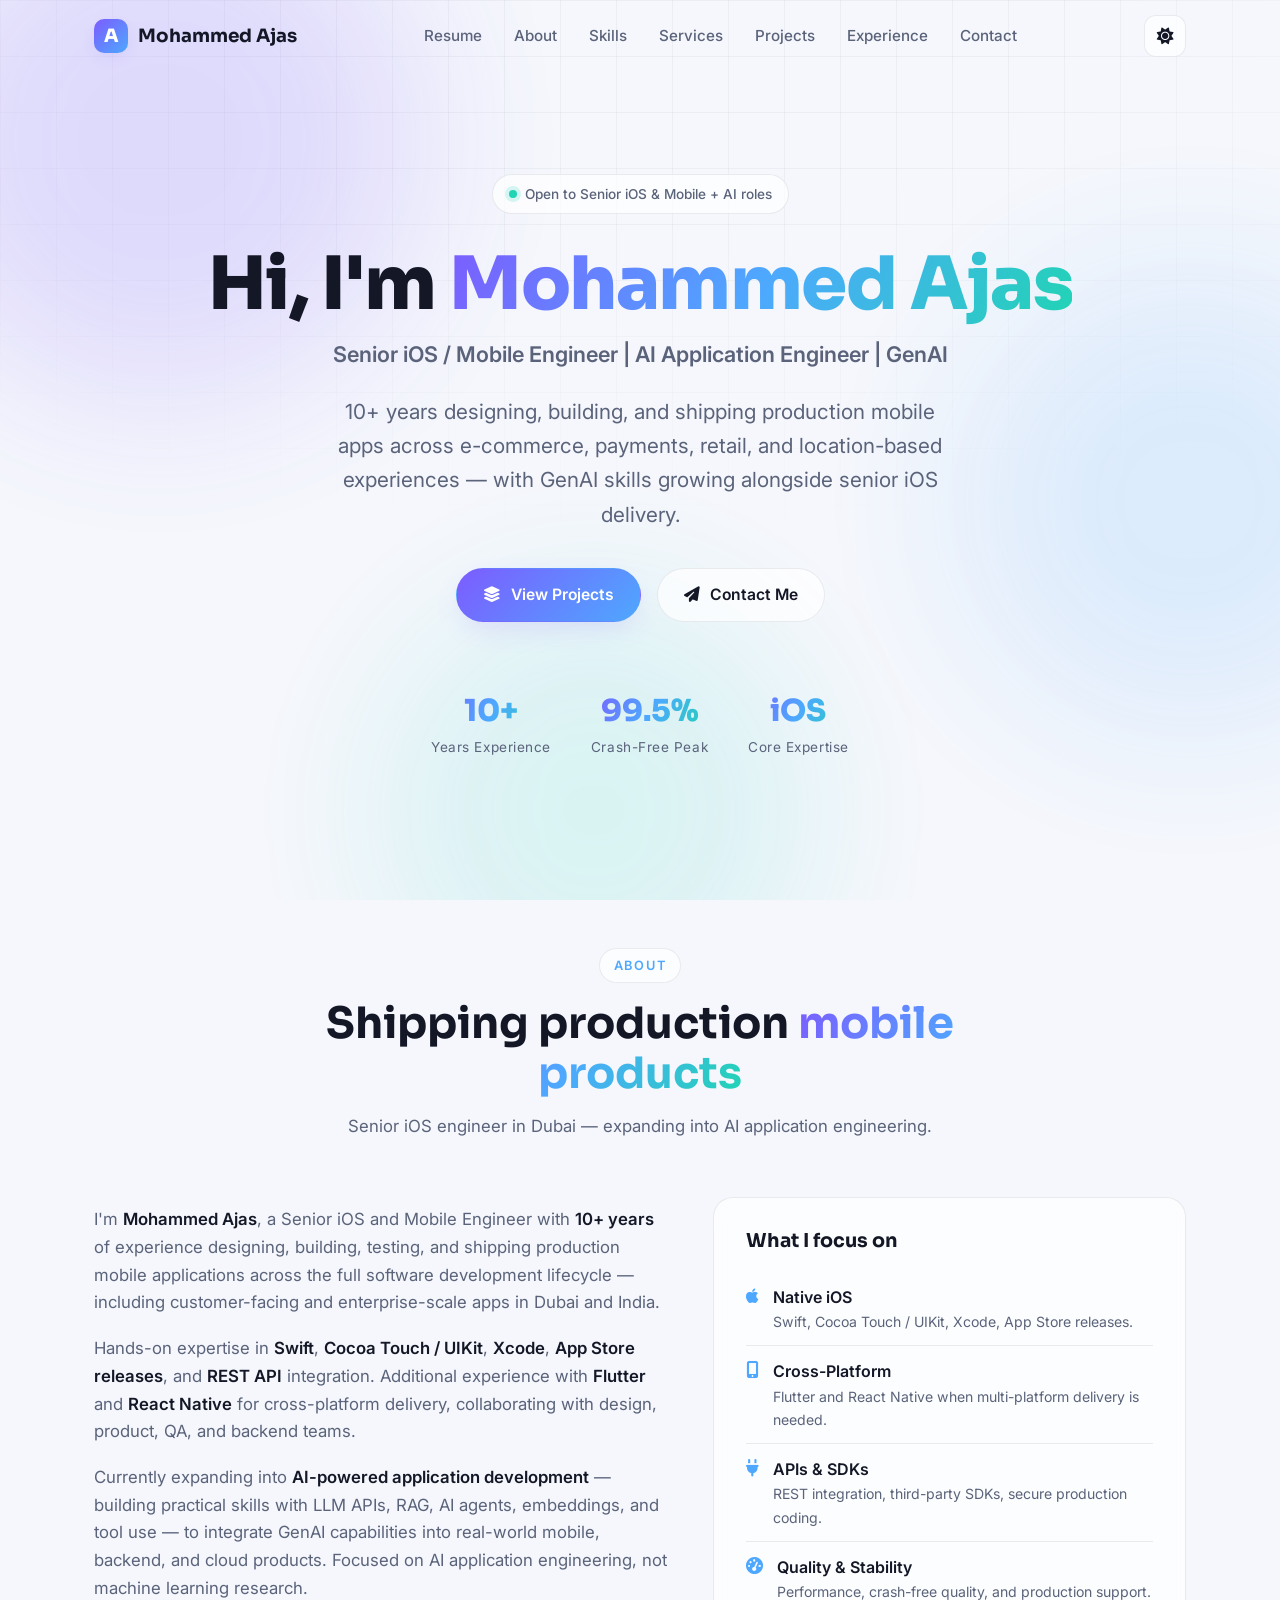
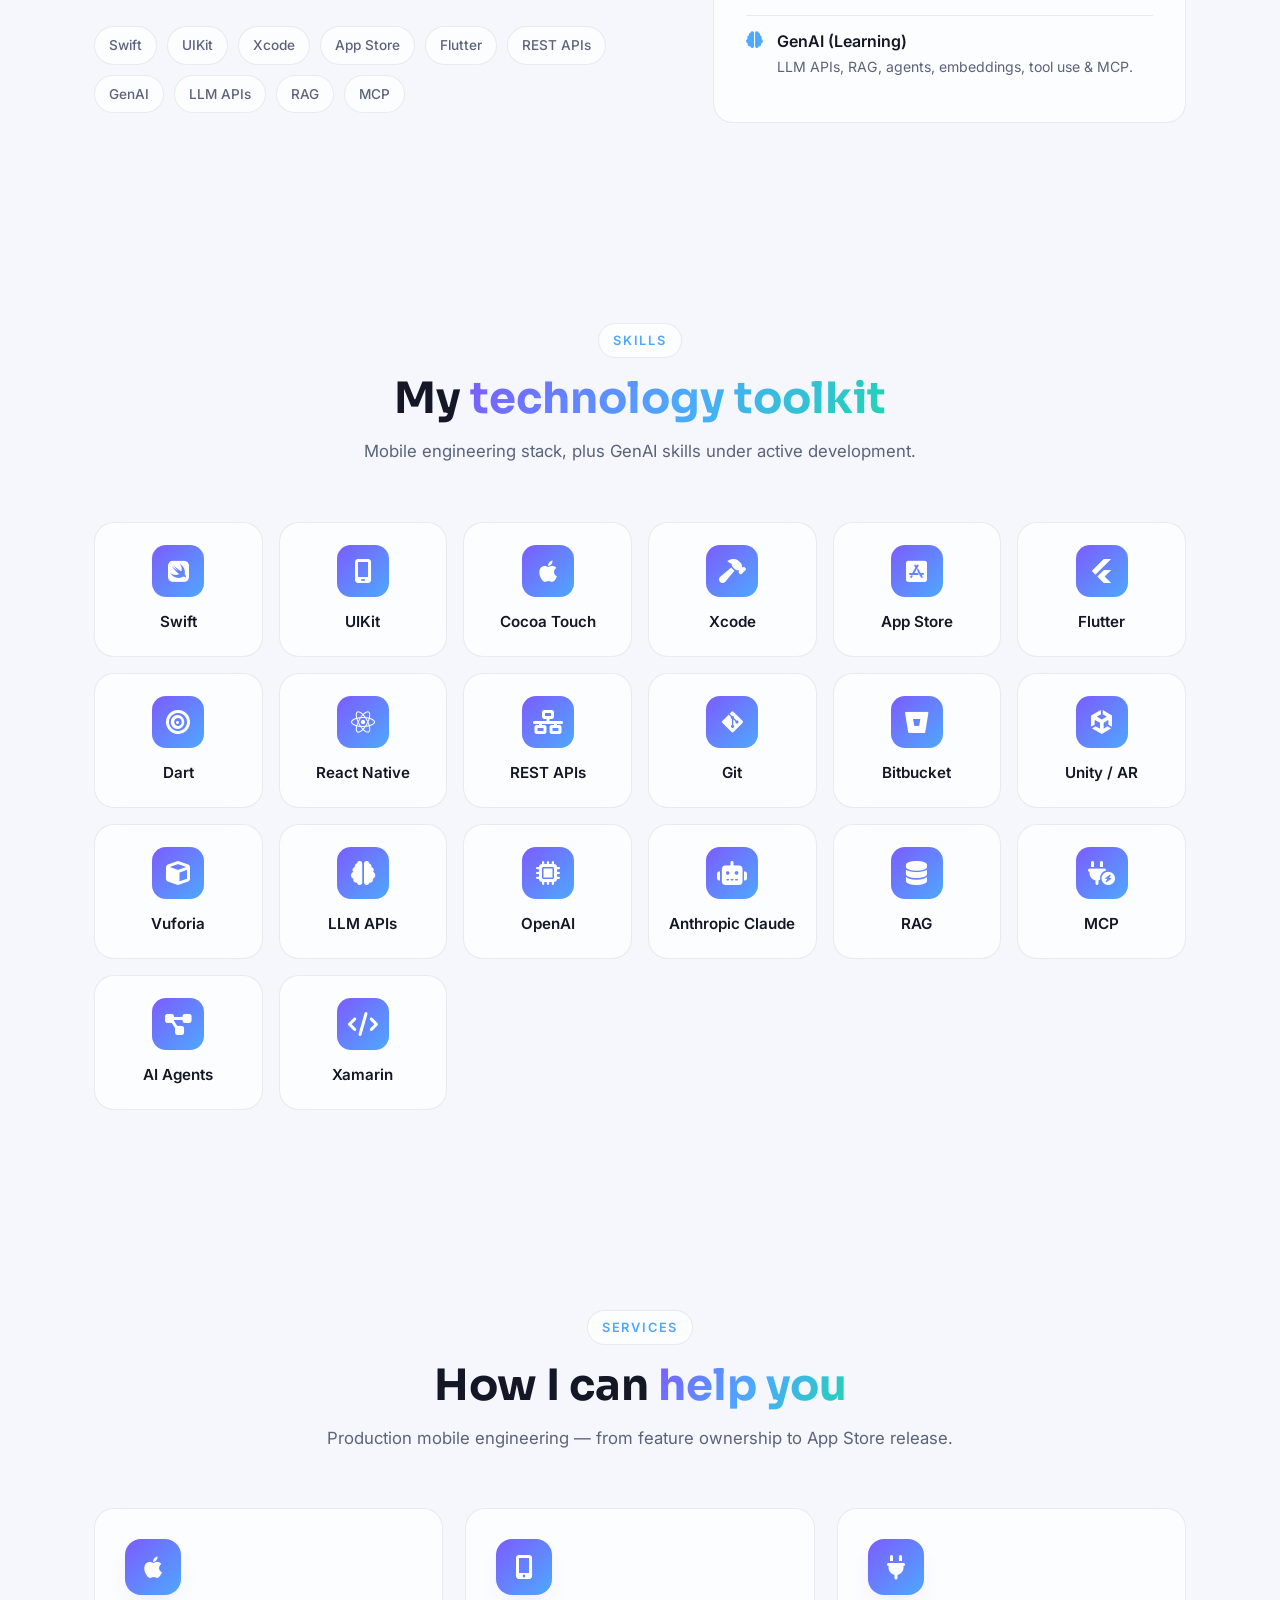
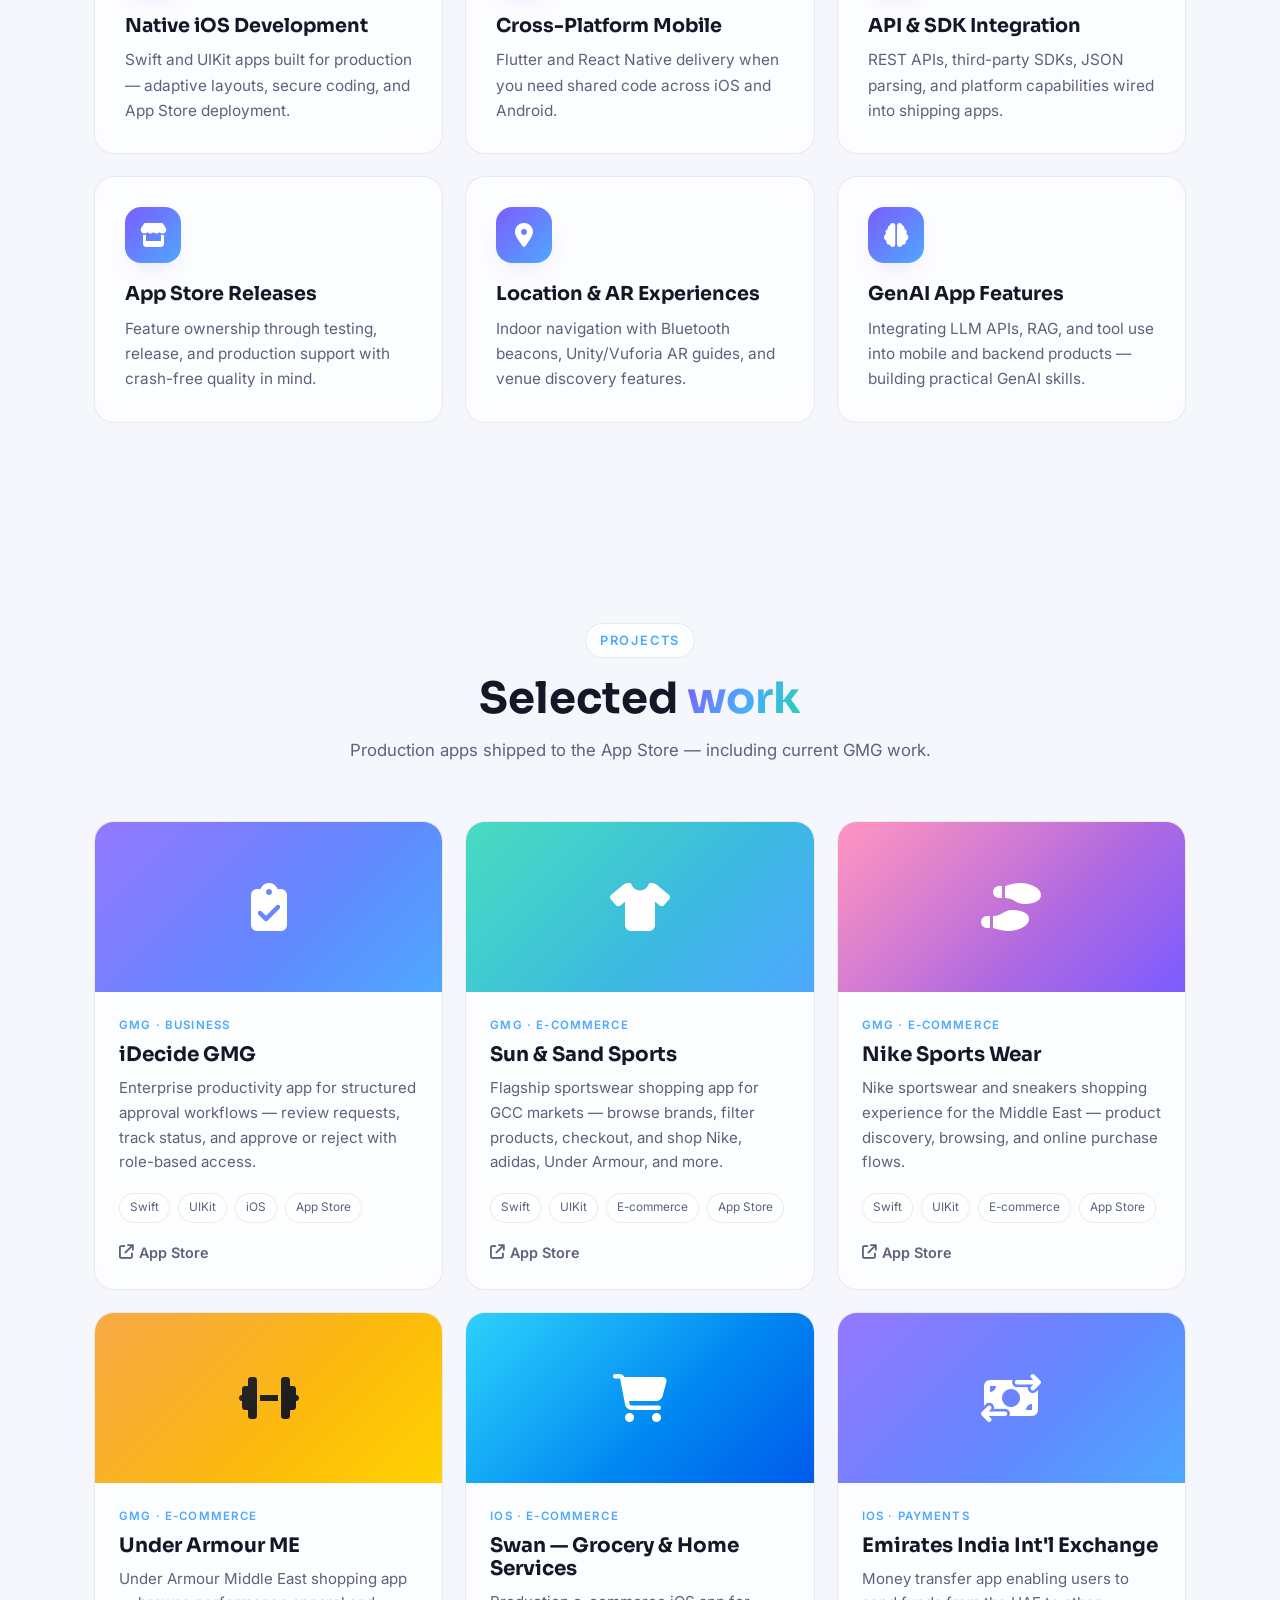
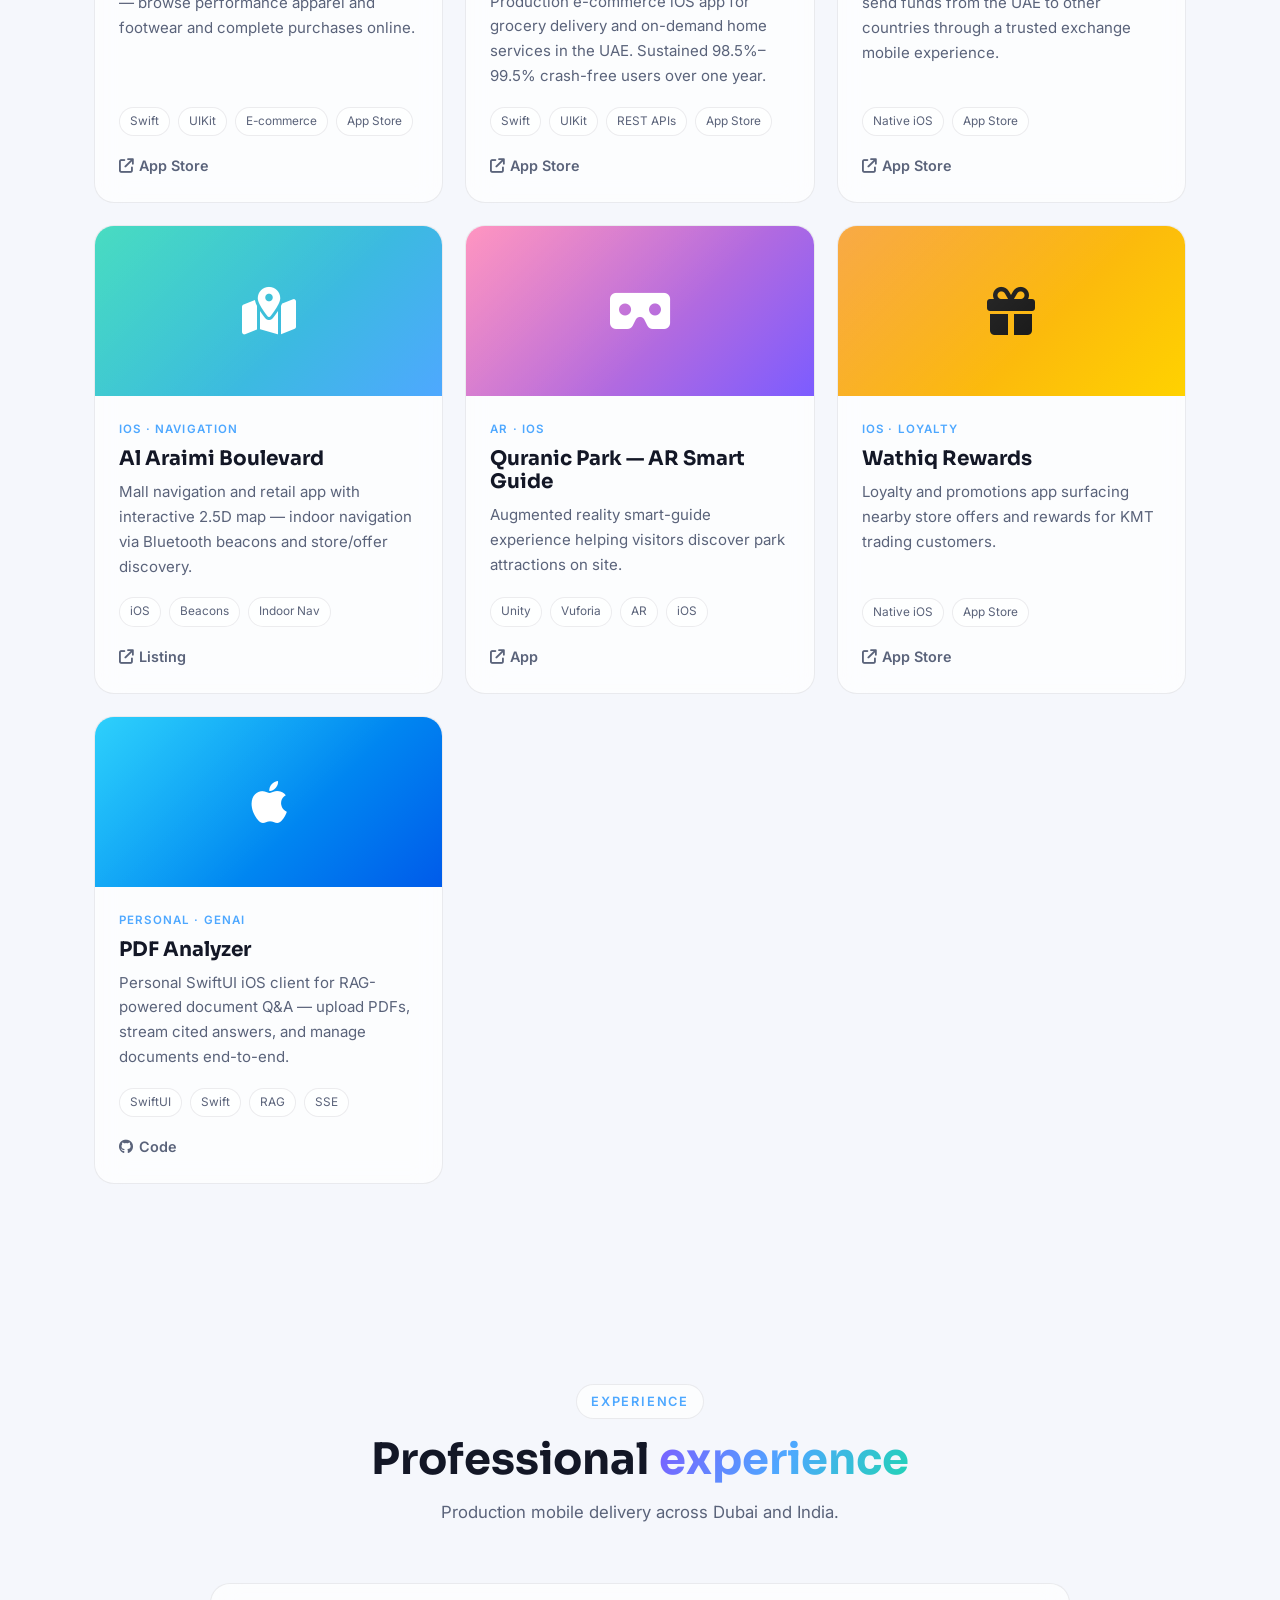
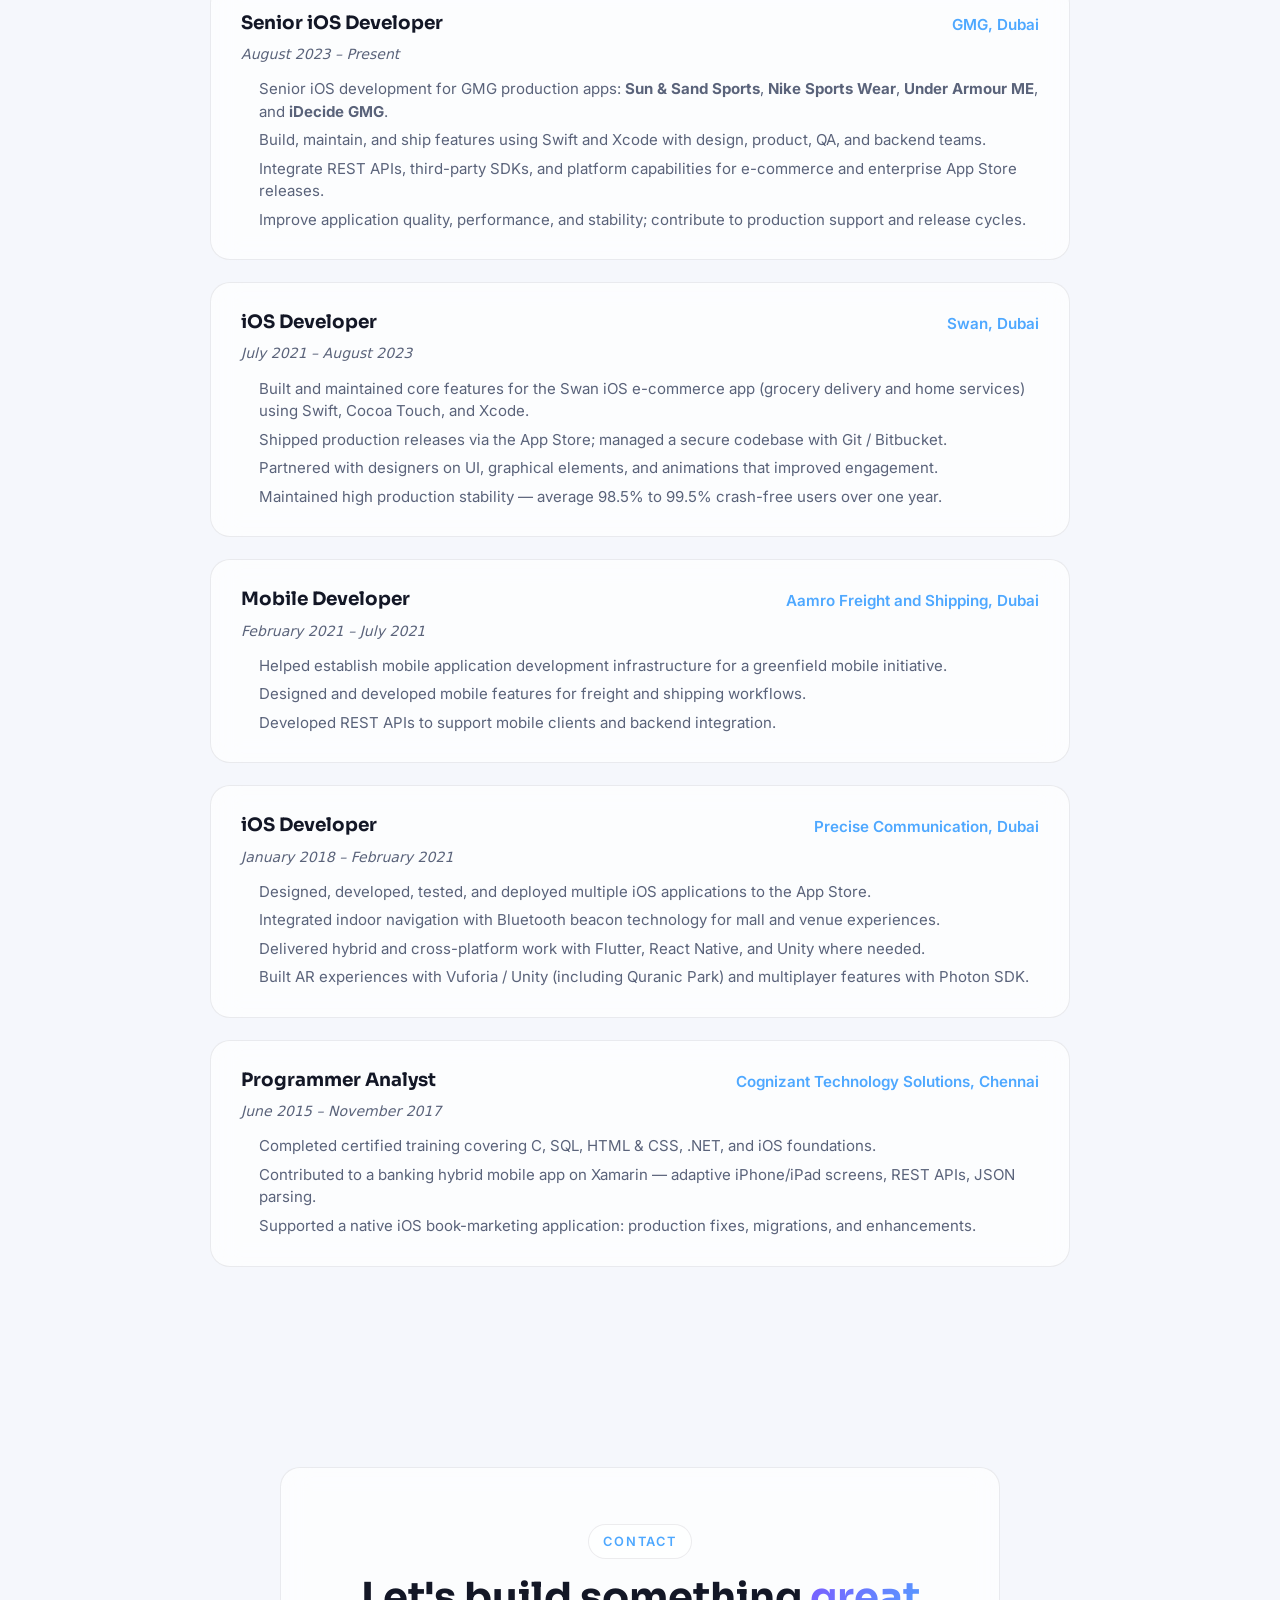
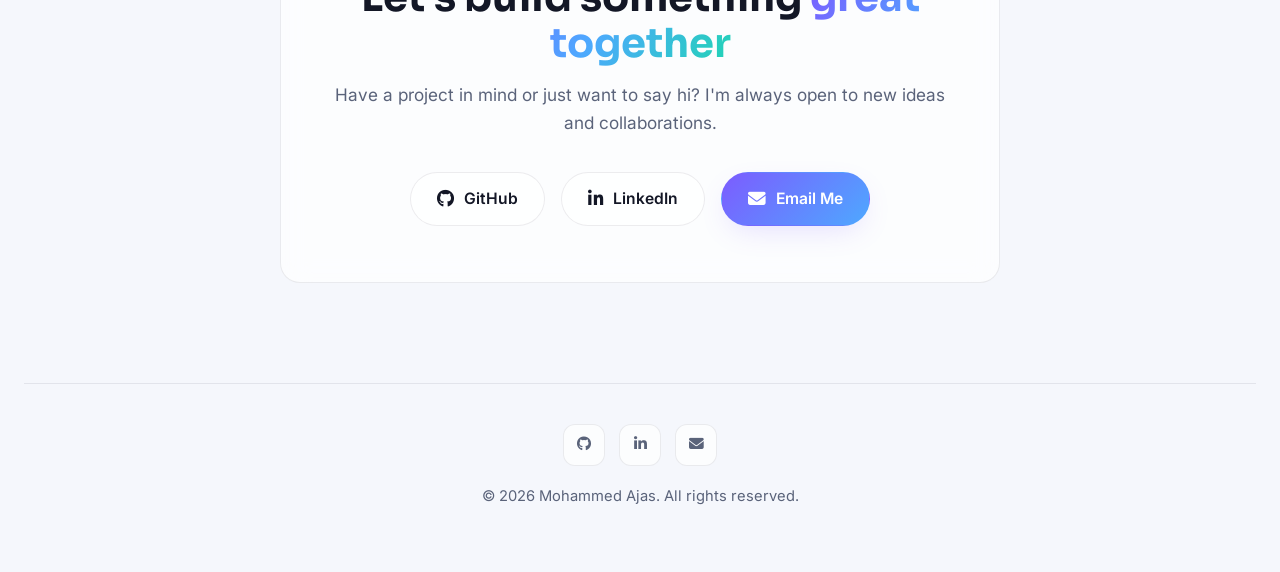
==== commit a11e5df0: "updated to cv" ====
--- a/index.html
+++ b/index.html
@@ -492,6 +492,7 @@
       </a>
 
       <nav class="nav-links" id="navLinks" aria-label="Primary">
+        <a href="resume.html">Resume</a>
         <a href="#about">About</a>
         <a href="#skills">Skills</a>
         <a href="#services">Services</a>
